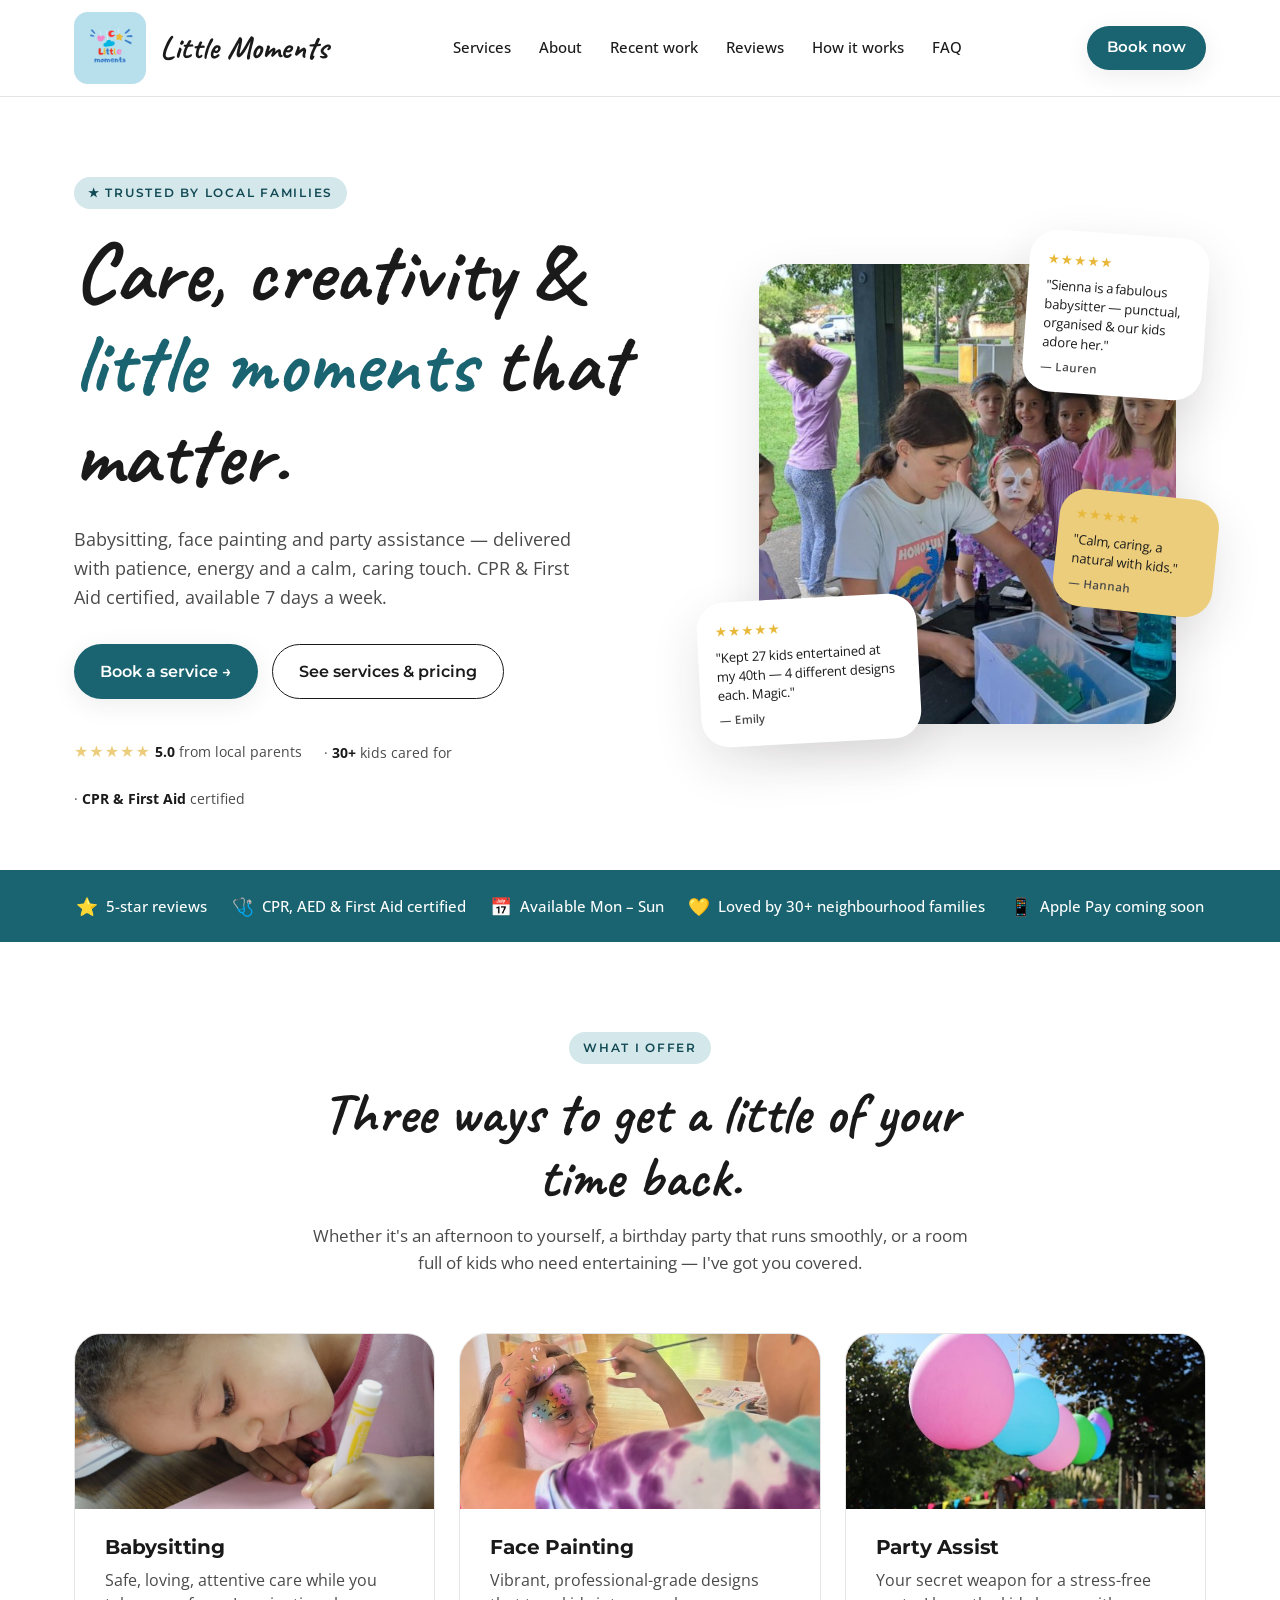
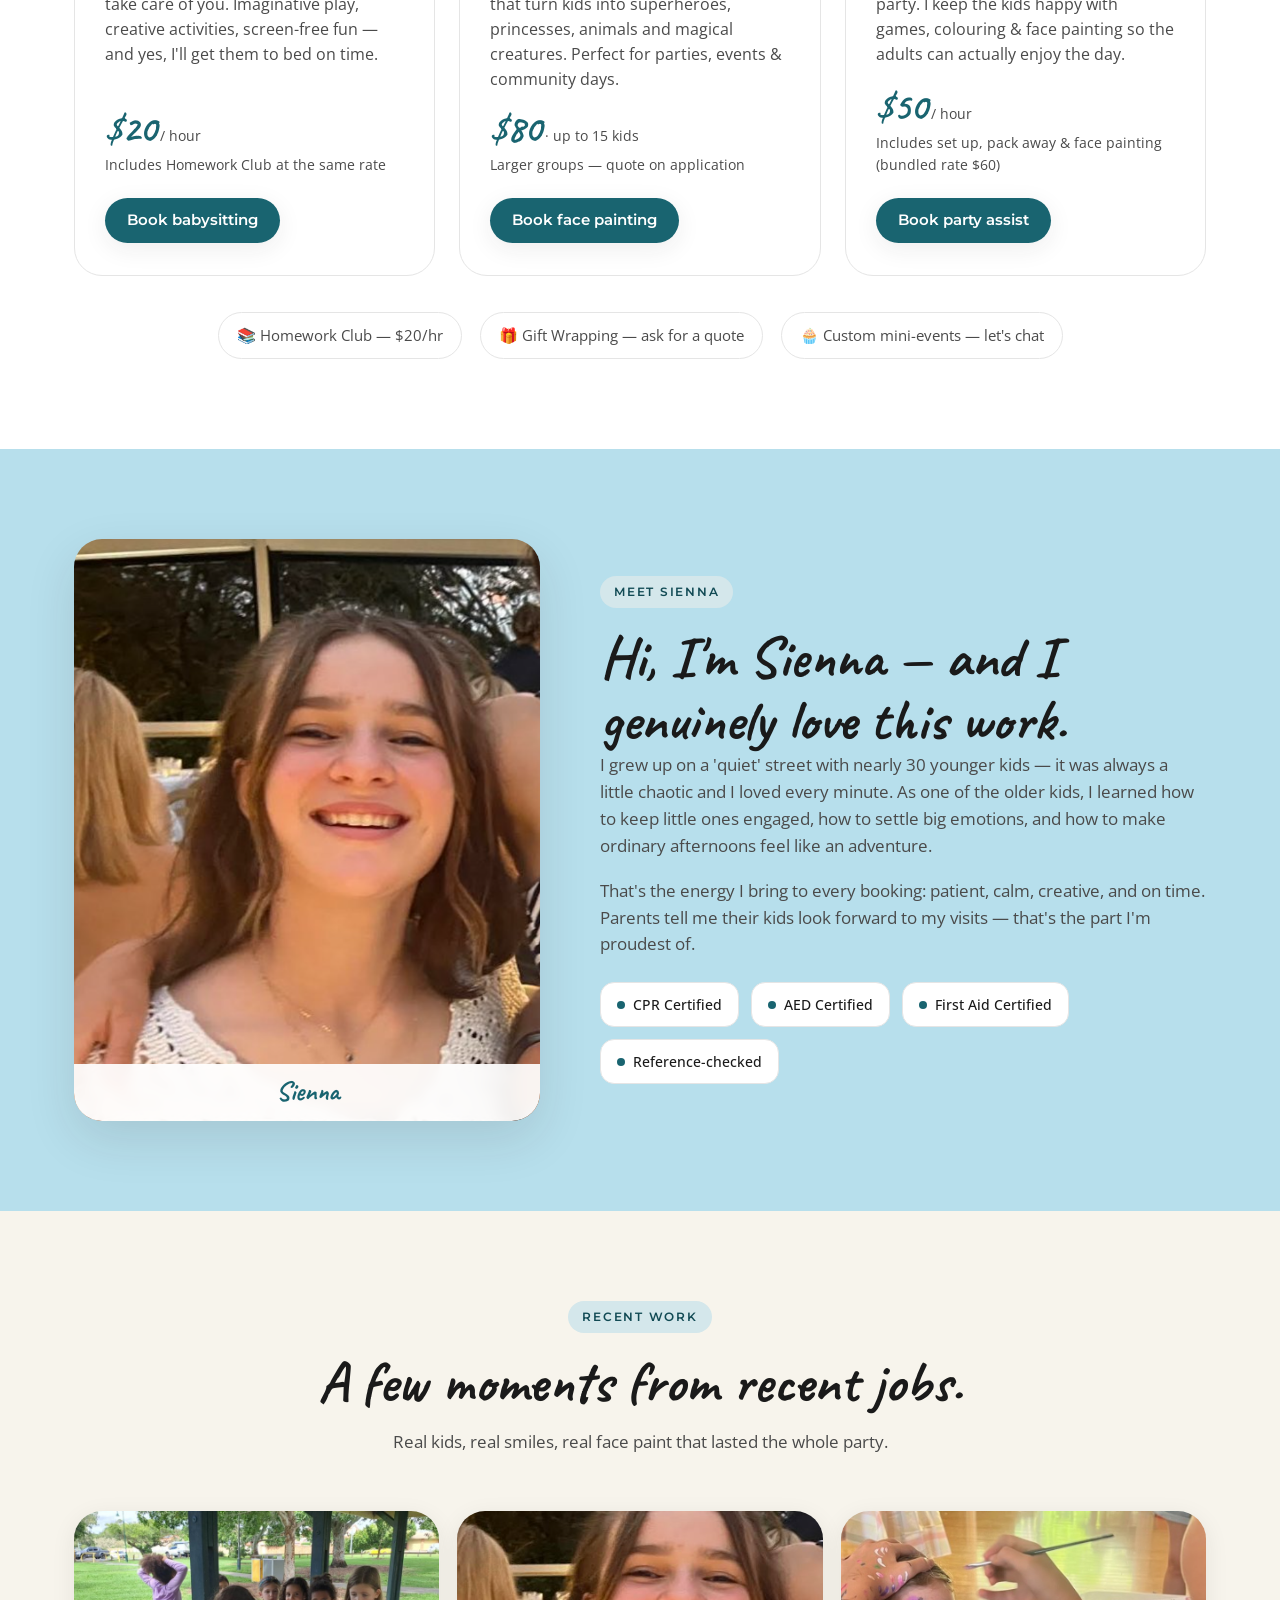
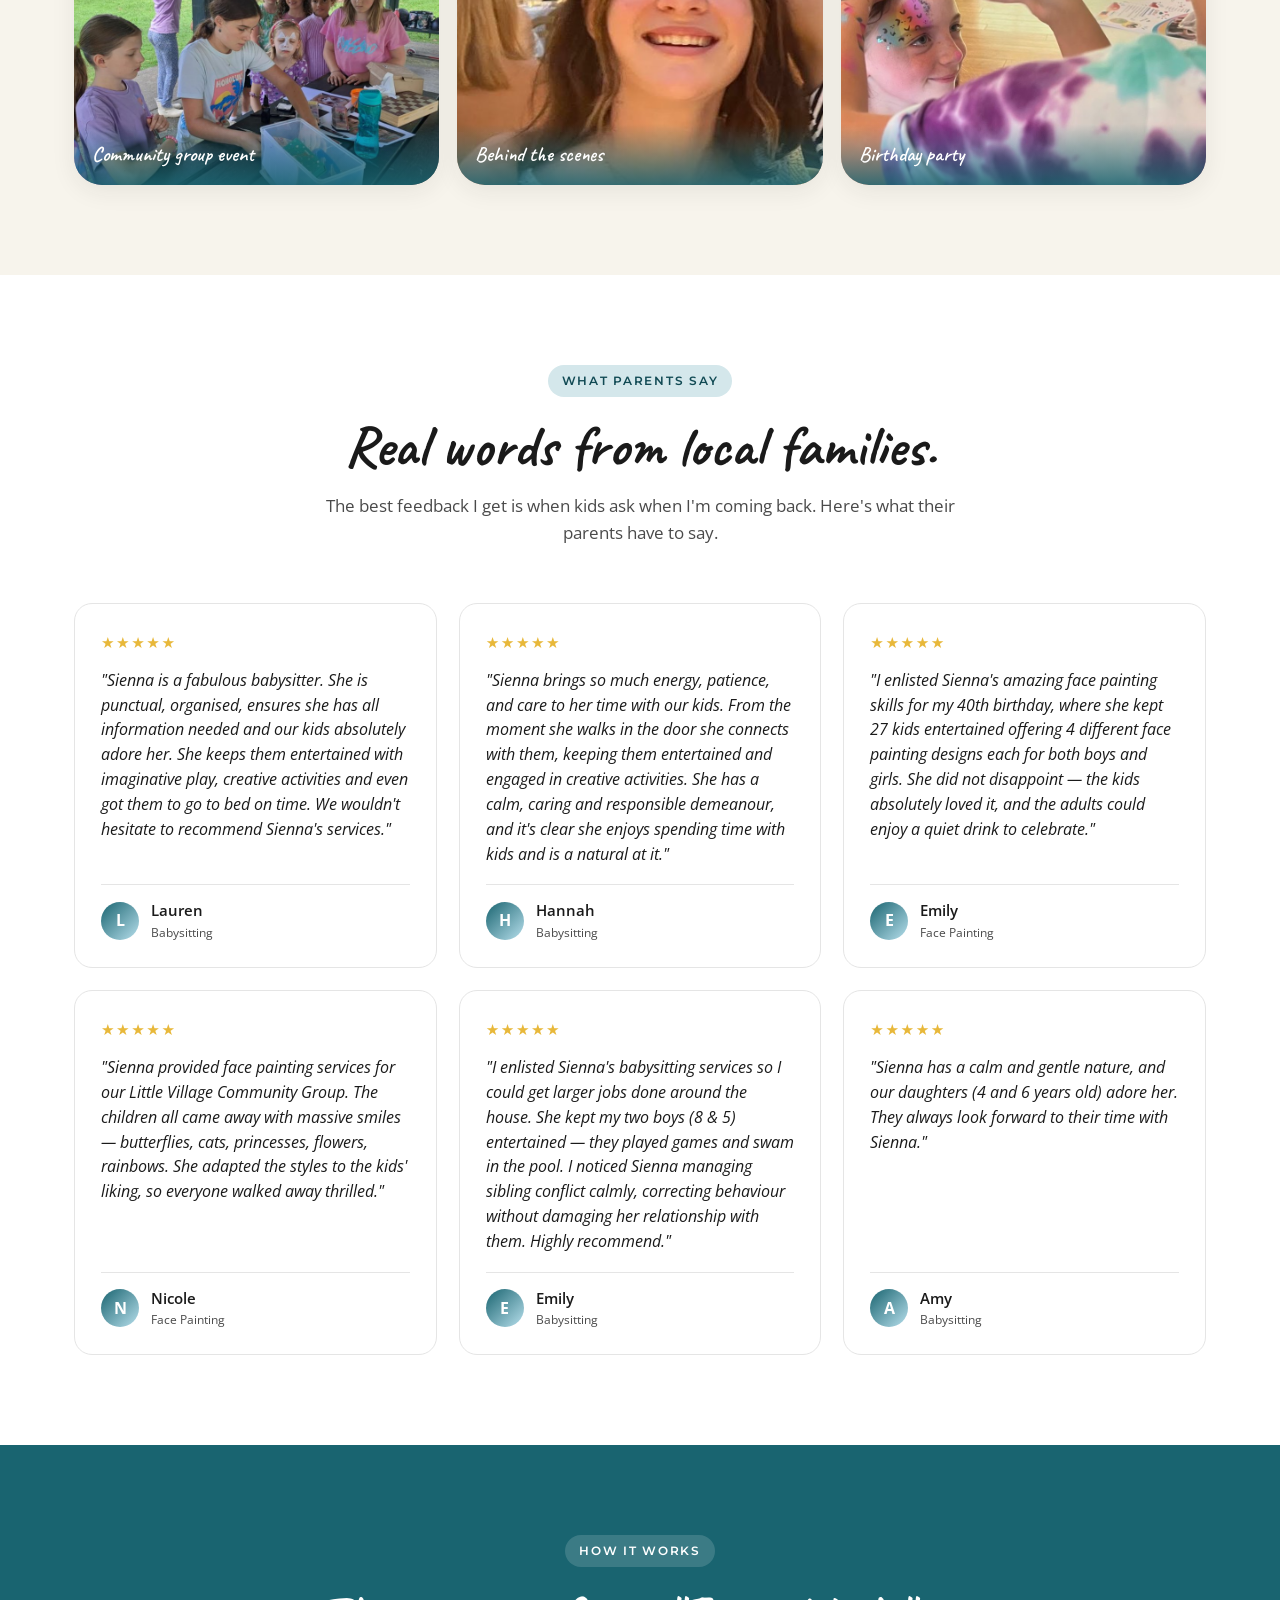
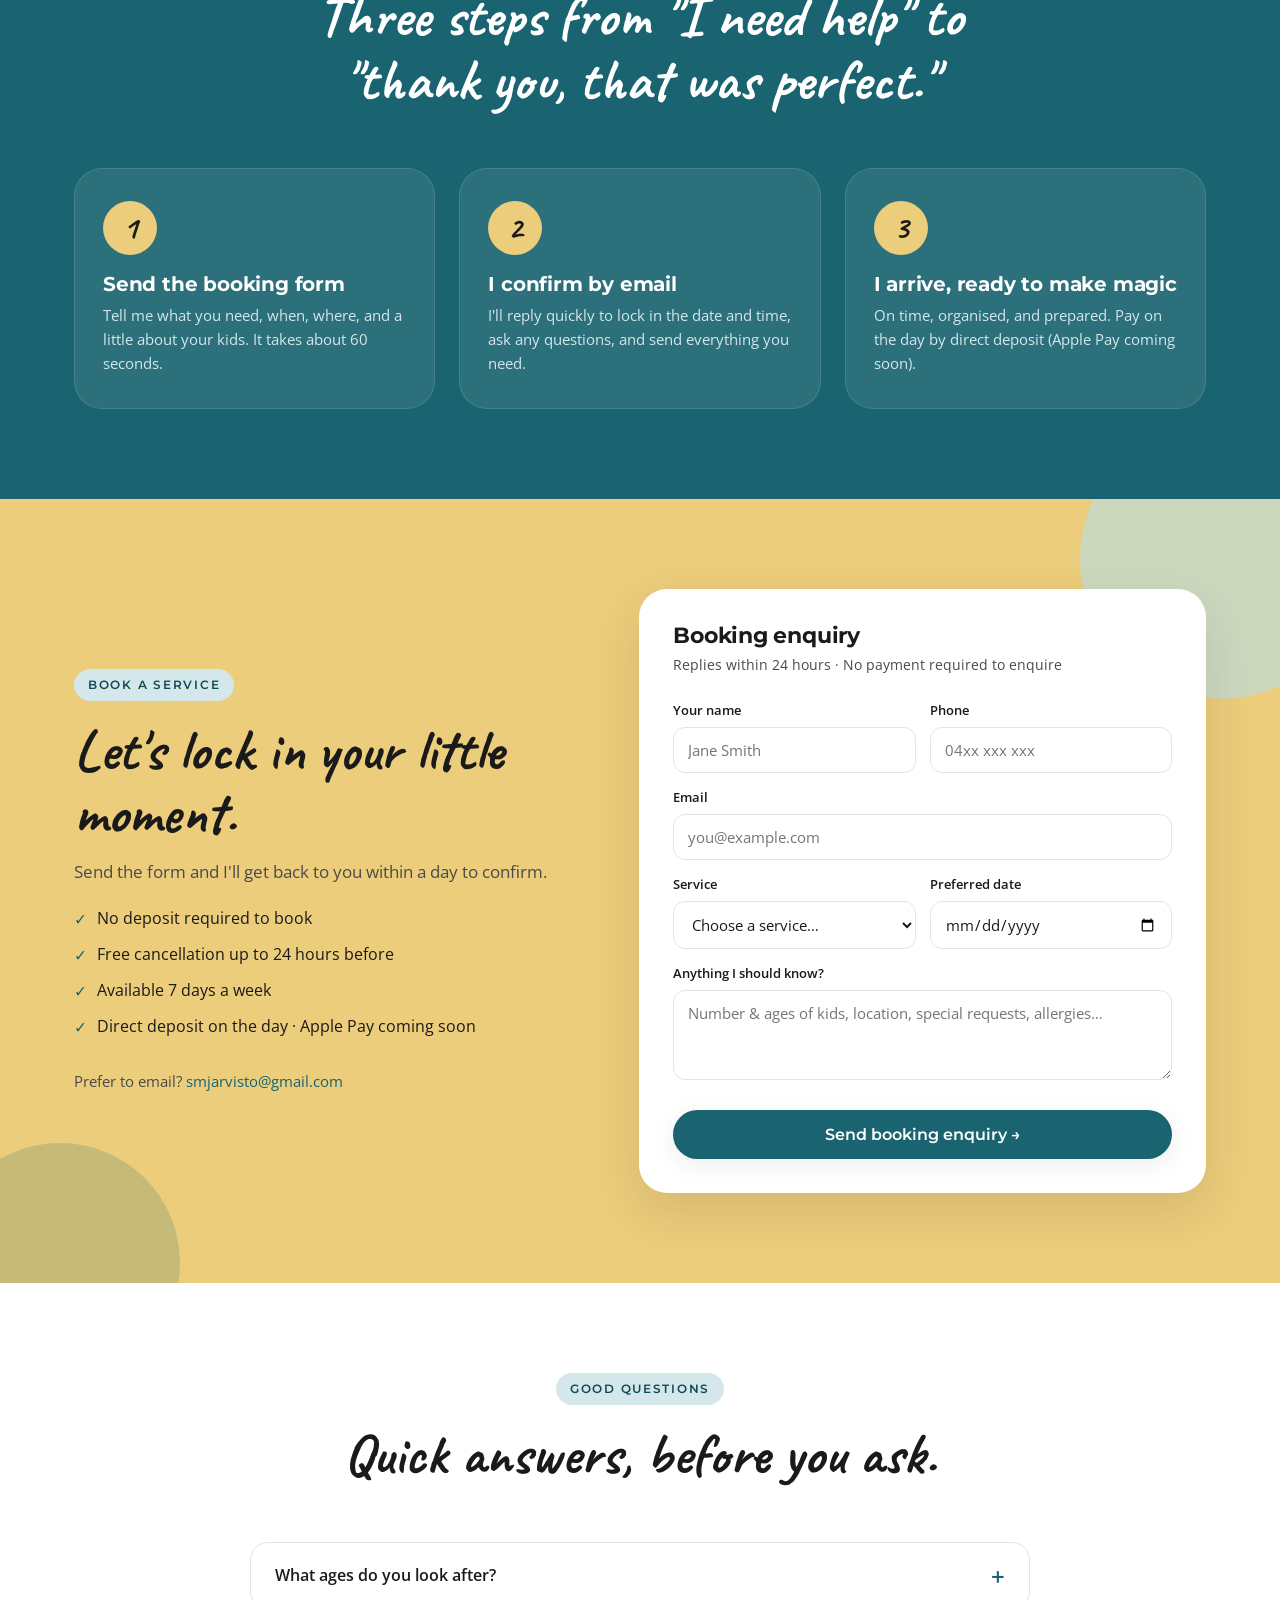
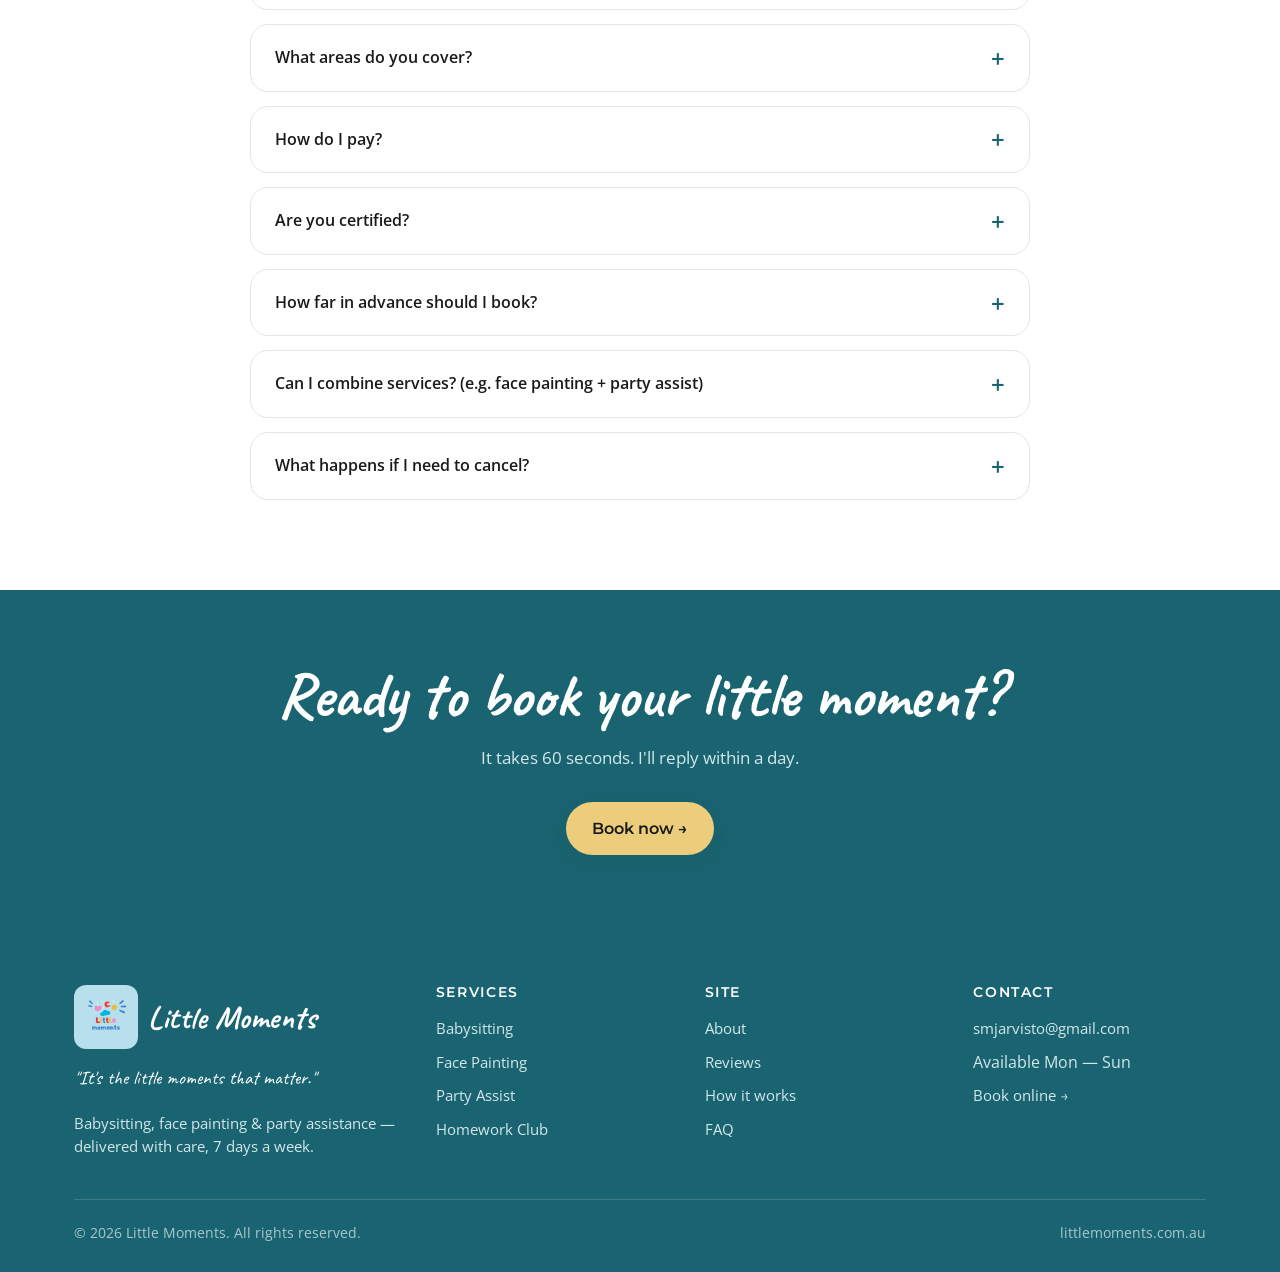
==== index.html @ 49645378 "Add files via upload" ====
<!DOCTYPE html>
<html lang="en-AU">
<head>
<meta charset="UTF-8" />
<meta name="viewport" content="width=device-width, initial-scale=1.0" />
<meta name="description" content="Little Moments — trusted babysitting, face painting and party assist in your local area. CPR and First Aid certified. Book online, 7 days a week." />
<title>Little Moments — Babysitting, Face Painting & Party Assist</title>
<link rel="preconnect" href="https://fonts.googleapis.com" />
<link rel="preconnect" href="https://fonts.gstatic.com" crossorigin />
<link href="https://fonts.googleapis.com/css2?family=Caveat:wght@500;600;700&family=Montserrat:wght@400;500;600;700&family=Open+Sans:wght@400;500;600;700&display=swap" rel="stylesheet" />
<style>
  /* ---------- Design tokens (matched to current site) ---------- */
  :root{
    --teal:         #196470;   /* primary brand — deep teal from existing site */
    --teal-dark:    #114A54;
    --teal-soft:    #D4E7EB;
    --yellow:       #ECCD7B;   /* mustard accent from existing site */
    --yellow-soft:  #FAF1DA;
    --sky:          #B7DFEC;   /* light sky blue from logo banner */
    --sky-soft:     #E4F2F8;
    --pink:         #EC6FA1;   /* logo pink accent */
    --cream:        #FFFFFF;   /* page background — kept white like current site */
    --cream-deep:   #F7F4EC;
    --coral:        #196470;   /* alias for backwards-compat in CSS below */
    --coral-dark:   #114A54;
    --coral-soft:   #D4E7EB;
    --gold:         #ECCD7B;
    --sage:         #B7DFEC;
    --ink:          #1A1A1A;   /* primary text — near-black like current site */
    --ink-soft:     #4A4A4A;
    --line:         #E5E5E5;
    --white:        #FFFFFF;
    --shadow-sm:    0 1px 2px rgba(42,37,34,.06), 0 2px 6px rgba(42,37,34,.05);
    --shadow-md:    0 6px 24px rgba(42,37,34,.08);
    --shadow-lg:    0 18px 50px rgba(42,37,34,.12);
    --radius:       18px;
    --radius-lg:    28px;
    --max:          1180px;
  }

  *{box-sizing:border-box;margin:0;padding:0}
  html{scroll-behavior:smooth}
  body{
    font-family:'Open Sans','Montserrat',system-ui,-apple-system,Segoe UI,Roboto,sans-serif;
    background:var(--cream);
    color:var(--ink);
    line-height:1.6;
    -webkit-font-smoothing:antialiased;
  }
  img{max-width:100%;display:block}
  a{color:var(--teal);text-decoration:none}
  a:hover{text-decoration:underline}

  h1,h2,h3,h4{font-family:'Caveat',cursive;color:var(--ink);line-height:1.1;font-weight:600;letter-spacing:0}
  h1{font-size:clamp(3rem,6.5vw,5.5rem);font-weight:700}
  h2{font-size:clamp(2.5rem,4.5vw,3.6rem);font-weight:700}
  h3{font-family:'Montserrat',sans-serif;font-size:1.25rem;font-weight:700;letter-spacing:-.01em}
  h4{font-family:'Montserrat',sans-serif}

  .container{max-width:var(--max);margin:0 auto;padding:0 24px}
  .eyebrow{
    display:inline-block;
    font-family:'Montserrat',sans-serif;
    font-size:.78rem;font-weight:600;letter-spacing:.14em;text-transform:uppercase;
    color:var(--teal-dark);
    background:var(--teal-soft);
    padding:6px 14px;border-radius:999px;margin-bottom:18px;
  }

  /* ---------- Buttons ---------- */
  .btn{
    display:inline-flex;align-items:center;gap:8px;
    padding:14px 26px;border-radius:999px;
    font-family:'Montserrat',sans-serif;
    font-weight:600;font-size:1rem;
    transition:transform .15s ease, box-shadow .2s ease, background .2s ease;
    border:0;cursor:pointer;
    text-decoration:none;
  }
  .btn-primary{background:var(--teal);color:#fff;box-shadow:var(--shadow-md)}
  .btn-primary:hover{background:var(--teal-dark);transform:translateY(-2px);text-decoration:none}
  .btn-yellow{background:var(--yellow);color:var(--ink);box-shadow:var(--shadow-md)}
  .btn-yellow:hover{background:#E6C46B;transform:translateY(-2px);text-decoration:none}
  .btn-ghost{background:transparent;color:var(--ink);border:1.5px solid var(--ink)}
  .btn-ghost:hover{background:var(--ink);color:#fff;text-decoration:none}
  .btn-light{background:#fff;color:var(--ink);box-shadow:var(--shadow-sm)}
  .btn-light:hover{box-shadow:var(--shadow-md);transform:translateY(-2px);text-decoration:none}

  /* ---------- Nav ---------- */
  .nav{
    position:sticky;top:0;z-index:50;
    background:rgba(255,255,255,.92);
    backdrop-filter:blur(10px);
    border-bottom:1px solid var(--line);
  }
  .nav-inner{
    display:flex;align-items:center;justify-content:space-between;
    height:96px;
  }
  .brand{
    display:flex;align-items:center;gap:14px;
    font-family:'Caveat',cursive;font-weight:700;font-size:2rem;color:var(--ink);line-height:1;
  }
  .brand-logo{
    width:72px;height:72px;border-radius:14px;
    object-fit:cover;
    background:var(--sky);
    display:block;
  }
  .nav-inner{height:96px}
  .foot-brand .brand-logo{width:64px;height:64px;border-radius:12px}
  .nav-links{display:flex;gap:28px;list-style:none}
  .nav-links a{color:var(--ink);font-weight:500;font-size:.95rem}
  .nav-links a:hover{color:var(--coral-dark);text-decoration:none}
  .nav-cta{display:flex;gap:10px;align-items:center}
  .nav .btn{padding:10px 20px;font-size:.92rem}

  @media (max-width:880px){
    .nav-links{display:none}
  }

  /* ---------- Hero ---------- */
  .hero{
    position:relative;
    padding:80px 0 60px;
    overflow:hidden;
  }
  .hero-grid{
    display:grid;grid-template-columns:1.05fr .95fr;gap:64px;align-items:center;
  }
  .hero h1 .accent{
    color:var(--teal);
    font-weight:700;
  }
  .hero p.lead{
    font-size:1.15rem;color:var(--ink-soft);
    margin:22px 0 32px;max-width:520px;
  }
  .hero-cta{display:flex;gap:14px;flex-wrap:wrap}
  .hero-trust{
    display:flex;gap:22px;align-items:center;margin-top:40px;flex-wrap:wrap;
    font-size:.9rem;color:var(--ink-soft);
  }
  .hero-trust .stars{color:var(--gold);letter-spacing:1px;font-size:1rem}
  .hero-trust strong{color:var(--ink)}

  /* Hero illustration card stack */
  .hero-art{
    position:relative;height:520px;
  }
  .art-card{
    position:absolute;border-radius:var(--radius-lg);
    box-shadow:var(--shadow-lg);
    overflow:hidden;
    background:var(--cream-deep);
  }
  .art-card.main{
    inset:30px 30px 30px 60px;
    background:linear-gradient(160deg,var(--sky) 0%,var(--teal-soft) 60%,var(--yellow) 140%);
    display:flex;align-items:center;justify-content:center;
    overflow:hidden;
  }
  .art-card.main img{
    width:100%;height:100%;object-fit:cover;display:block;
  }
  .art-card.main .emoji{font-size:9rem;filter:drop-shadow(0 8px 24px rgba(25,100,112,.35))}
  .art-card.float-1{
    top:0;right:0;width:180px;padding:18px 18px 16px;background:#fff;
    transform:rotate(4deg);
  }
  .art-card.float-2{
    bottom:10px;left:0;width:220px;padding:18px;background:#fff;
    transform:rotate(-3deg);
  }
  .art-card.float-3{
    top:50%;right:-10px;width:160px;padding:14px 16px;background:var(--yellow);
    transform:rotate(6deg);color:var(--ink);
  }
  .mini-stars{color:#E8B83A;font-size:.85rem;letter-spacing:1px;margin-bottom:6px}
  .mini-quote{font-size:.82rem;line-height:1.45;color:var(--ink)}
  .mini-author{font-size:.72rem;color:var(--ink-soft);margin-top:6px;font-weight:600}

  @media (max-width:880px){
    .hero{padding:48px 0 40px}
    .hero-grid{grid-template-columns:1fr;gap:32px}
    .hero-art{height:340px}
    .art-card.main{inset:20px 20px 20px 30px}
    .art-card.main .emoji{font-size:6rem}
  }

  /* ---------- Trust bar ---------- */
  .trustbar{
    background:var(--teal);color:#fff;padding:22px 0;
    margin-top:0;
  }
  .trustbar-inner{
    display:flex;justify-content:space-around;flex-wrap:wrap;gap:20px;
    font-size:.95rem;font-weight:500;
  }
  .trustbar span{display:inline-flex;align-items:center;gap:8px}
  .trustbar .emoji{font-size:1.1rem}

  /* ---------- Section base ---------- */
  section{padding:90px 0}
  .section-head{text-align:center;margin-bottom:56px;max-width:680px;margin-left:auto;margin-right:auto}
  .section-head p{color:var(--ink-soft);font-size:1.05rem;margin-top:14px}

  /* ---------- Services ---------- */
  .services{background:var(--cream)}
  .service-grid{
    display:grid;grid-template-columns:repeat(3,1fr);gap:24px;
  }
  .service-card{
    background:#fff;border-radius:var(--radius-lg);
    padding:36px 30px 32px;
    border:1px solid var(--line);
    transition:transform .25s ease, box-shadow .25s ease;
    display:flex;flex-direction:column;
    position:relative;overflow:hidden;
  }
  .service-photo{
    margin:-36px -30px 22px;height:180px;overflow:hidden;
    border-bottom:5px solid transparent;
  }
  .service-photo img{width:100%;height:100%;object-fit:cover;display:block}
  .service-card.has-photo::before{display:none}
  .service-card.has-photo .service-icon{display:none}
  .service-card::before{
    content:"";position:absolute;top:0;left:0;right:0;height:5px;
    background:linear-gradient(90deg,var(--teal),var(--yellow));
  }
  .service-card:hover{transform:translateY(-6px);box-shadow:var(--shadow-lg)}
  .service-icon{
    width:64px;height:64px;border-radius:18px;
    background:var(--sky);display:grid;place-items:center;
    font-size:2rem;margin-bottom:20px;
  }
  .service-card:nth-child(2) .service-icon{background:var(--yellow-soft)}
  .service-card:nth-child(3) .service-icon{background:var(--teal-soft)}
  .service-card h3{margin-bottom:10px}
  .service-card p{color:var(--ink-soft);font-size:.97rem;margin-bottom:18px;flex:1}
  .service-price{
    font-family:'Caveat',cursive;font-size:2.4rem;font-weight:700;
    color:var(--teal);margin-bottom:6px;line-height:1;
  }
  .service-price small{font-size:.85rem;color:var(--ink-soft);font-weight:400;font-family:'Open Sans',sans-serif}
  .service-meta{font-size:.85rem;color:var(--ink-soft);margin-bottom:22px}
  .service-card .btn{align-self:flex-start;padding:11px 22px;font-size:.92rem}

  .service-extras{
    margin-top:36px;display:flex;gap:18px;flex-wrap:wrap;justify-content:center;
    color:var(--ink-soft);font-size:.95rem;
  }
  .service-extras .pill{
    background:#fff;border:1px solid var(--line);padding:10px 18px;border-radius:999px;
    display:inline-flex;align-items:center;gap:8px;
  }

  @media (max-width:880px){
    .service-grid{grid-template-columns:1fr}
  }

  /* ---------- About ---------- */
  .about{background:var(--sky)}
  .about-grid{
    display:grid;grid-template-columns:1fr 1.3fr;gap:60px;align-items:center;
  }
  .about-photo{
    aspect-ratio:4/5;border-radius:var(--radius-lg);
    box-shadow:var(--shadow-lg);
    position:relative;overflow:hidden;
  }
  .about-photo img{width:100%;height:100%;object-fit:cover;display:block}
  .about-photo::after{
    content:"Sienna";position:absolute;bottom:0;left:0;right:0;text-align:center;
    font-family:'Caveat',cursive;font-size:1.7rem;color:var(--teal);background:rgba(255,255,255,.92);
    padding:6px 0 8px;backdrop-filter:blur(6px);font-weight:700;
  }
  .about p{color:var(--ink-soft);font-size:1.05rem;margin-bottom:18px}
  .about .badges{
    display:flex;gap:12px;flex-wrap:wrap;margin-top:24px;
  }
  .badge{
    display:inline-flex;align-items:center;gap:8px;
    background:#fff;border:1px solid var(--line);padding:10px 16px;border-radius:14px;
    font-size:.9rem;font-weight:500;
  }
  .badge .dot{width:8px;height:8px;border-radius:50%;background:var(--teal)}

  @media (max-width:880px){
    .about-grid{grid-template-columns:1fr;gap:36px}
    .about-photo{max-width:320px;margin:0 auto}
  }

  /* ---------- Recent Work ---------- */
  .recent{background:var(--cream-deep)}
  .recent-grid{
    display:grid;grid-template-columns:repeat(3,1fr);gap:18px;
  }
  .recent-card{
    border-radius:var(--radius-lg);overflow:hidden;
    box-shadow:var(--shadow-md);
    aspect-ratio:4/3;
    position:relative;
    transition:transform .25s ease, box-shadow .25s ease;
  }
  .recent-card:hover{transform:translateY(-4px);box-shadow:var(--shadow-lg)}
  .recent-card img{width:100%;height:100%;object-fit:cover;display:block}
  .recent-card .caption{
    position:absolute;left:0;right:0;bottom:0;
    padding:14px 18px;
    background:linear-gradient(to top,rgba(25,100,112,.85),transparent);
    color:#fff;font-family:'Caveat',cursive;font-size:1.3rem;font-weight:600;
  }
  @media (max-width:880px){.recent-grid{grid-template-columns:1fr}}

  /* ---------- Reviews ---------- */
  .reviews{background:var(--cream)}
  .review-grid{
    display:grid;grid-template-columns:repeat(3,1fr);gap:22px;
  }
  .review-card{
    background:#fff;border-radius:var(--radius);padding:26px 26px 24px;
    border:1px solid var(--line);
    display:flex;flex-direction:column;
  }
  .review-card .stars{color:#E8B83A;font-size:.95rem;letter-spacing:1.5px;margin-bottom:14px}
  .review-card blockquote{
    font-size:.97rem;line-height:1.6;color:var(--ink);font-style:italic;
    margin-bottom:18px;flex:1;
  }
  .review-meta{
    display:flex;align-items:center;gap:12px;
    padding-top:14px;border-top:1px solid var(--line);
  }
  .avatar{
    width:38px;height:38px;border-radius:50%;
    background:linear-gradient(135deg,var(--teal),var(--sky));
    color:#fff;display:grid;place-items:center;font-weight:700;
  }
  .review-name{font-weight:600;font-size:.92rem}
  .review-tag{font-size:.78rem;color:var(--ink-soft)}

  @media (max-width:880px){
    .review-grid{grid-template-columns:1fr}
  }

  /* ---------- Process ---------- */
  .process{background:var(--teal);color:#fff}
  .process h2{color:#fff}
  .process .section-head p{color:#D4E7EB}
  .step-grid{
    display:grid;grid-template-columns:repeat(3,1fr);gap:24px;
  }
  .step{
    background:rgba(255,255,255,.08);border:1px solid rgba(255,255,255,.12);
    padding:32px 28px;border-radius:var(--radius-lg);
    position:relative;
  }
  .step-num{
    width:54px;height:54px;border-radius:50%;
    background:var(--yellow);color:var(--ink);display:grid;place-items:center;
    font-family:'Caveat',cursive;font-size:2rem;font-weight:700;
    margin-bottom:18px;
  }
  .step h3{color:#fff;margin-bottom:8px}
  .step p{color:#D4E7EB;font-size:.95rem}
  @media (max-width:880px){.step-grid{grid-template-columns:1fr}}

  /* ---------- Booking CTA ---------- */
  .booking{background:var(--yellow);position:relative;overflow:hidden}
  .booking::before{
    content:"";position:absolute;top:-80px;right:-80px;width:280px;height:280px;
    background:var(--sky);border-radius:50%;opacity:.6;
  }
  .booking::after{
    content:"";position:absolute;bottom:-100px;left:-60px;width:240px;height:240px;
    background:var(--teal);border-radius:50%;opacity:.18;
  }
  .booking-inner{position:relative;z-index:1}
  .booking-grid{
    display:grid;grid-template-columns:1fr 1.1fr;gap:50px;align-items:center;
  }
  .booking h2{margin-bottom:14px}
  .booking p{color:var(--ink-soft);font-size:1.05rem;margin-bottom:20px}
  .booking-list{list-style:none;display:flex;flex-direction:column;gap:10px;margin-bottom:30px}
  .booking-list li{display:flex;gap:10px;align-items:flex-start;font-size:.97rem}
  .booking-list li::before{content:"✓";color:var(--teal);font-weight:700;margin-top:1px}

  .form-card{
    background:#fff;border-radius:var(--radius-lg);padding:34px;
    box-shadow:var(--shadow-lg);
  }
  .form-card h3{margin-bottom:6px;font-size:1.4rem}
  .form-card .small{color:var(--ink-soft);font-size:.9rem;margin-bottom:24px}
  .form-row{display:grid;grid-template-columns:1fr 1fr;gap:14px;margin-bottom:14px}
  .form-row.single{grid-template-columns:1fr}
  .field label{display:block;font-size:.82rem;font-weight:600;margin-bottom:6px;color:var(--ink)}
  .field input,.field select,.field textarea{
    width:100%;padding:12px 14px;border:1.5px solid var(--line);border-radius:12px;
    font-family:inherit;font-size:.95rem;background:var(--cream);color:var(--ink);
    transition:border-color .15s ease, box-shadow .15s ease;
  }
  .field textarea{resize:vertical;min-height:90px}
  .field input:focus,.field select:focus,.field textarea:focus{
    outline:none;border-color:var(--teal);box-shadow:0 0 0 4px var(--teal-soft);
  }
  .form-card .btn{width:100%;justify-content:center;margin-top:8px;padding:15px}

  @media (max-width:880px){
    .booking-grid{grid-template-columns:1fr;gap:32px}
    .form-row{grid-template-columns:1fr}
  }

  /* ---------- FAQ ---------- */
  .faq{background:var(--cream)}
  .faq-list{max-width:780px;margin:0 auto;display:flex;flex-direction:column;gap:14px}
  details.faq-item{
    background:#fff;border:1px solid var(--line);border-radius:var(--radius);
    padding:0;overflow:hidden;transition:box-shadow .2s ease;
  }
  details.faq-item[open]{box-shadow:var(--shadow-md)}
  details.faq-item summary{
    list-style:none;cursor:pointer;
    padding:20px 24px;font-weight:600;font-size:1rem;
    display:flex;justify-content:space-between;align-items:center;gap:20px;
  }
  details.faq-item summary::-webkit-details-marker{display:none}
  details.faq-item summary::after{
    content:"+";font-size:1.5rem;color:var(--teal);transition:transform .2s ease;line-height:1;
  }
  details.faq-item[open] summary::after{transform:rotate(45deg)}
  details.faq-item .a{padding:0 24px 22px;color:var(--ink-soft);font-size:.97rem}

  /* ---------- Footer ---------- */
  footer{
    background:var(--teal);color:#D4E7EB;padding:60px 0 28px;
  }
  .foot-grid{
    display:grid;grid-template-columns:1.4fr 1fr 1fr 1fr;gap:36px;margin-bottom:40px;
  }
  .foot-col h4{color:#fff;font-family:'Montserrat',sans-serif;font-size:.85rem;
    letter-spacing:.12em;text-transform:uppercase;font-weight:600;margin-bottom:16px}
  .foot-col ul{list-style:none;display:flex;flex-direction:column;gap:8px}
  .foot-col a{color:#D4E7EB;font-size:.92rem}
  .foot-col a:hover{color:#fff;text-decoration:none}
  .foot-brand{display:flex;align-items:center;gap:10px;margin-bottom:14px;color:#fff;
    font-family:'Caveat',cursive;font-weight:700;font-size:2rem}
  .foot-tag{font-size:1.2rem;color:#fff;margin-bottom:18px;font-family:'Caveat',cursive}
  .foot-bottom{
    border-top:1px solid rgba(255,255,255,.15);padding-top:22px;
    display:flex;justify-content:space-between;align-items:center;flex-wrap:wrap;gap:12px;
    font-size:.85rem;color:#A8C8CE;
  }
  @media (max-width:880px){.foot-grid{grid-template-columns:1fr 1fr}}

  /* ---------- Tiny utilities ---------- */
  .center{text-align:center}
  .mt-32{margin-top:32px}
</style>
</head>
<body>

<!-- ===== NAV ===== -->
<header class="nav">
  <div class="container nav-inner">
    <a href="#top" class="brand" aria-label="Little Moments home">
      <img class="brand-logo" src="images/logo.png" alt="Little Moments logo" />
      <span>Little Moments</span>
    </a>
    <nav>
      <ul class="nav-links">
        <li><a href="#services">Services</a></li>
        <li><a href="#about">About</a></li>
        <li><a href="#recent">Recent work</a></li>
        <li><a href="#reviews">Reviews</a></li>
        <li><a href="#process">How it works</a></li>
        <li><a href="#faq">FAQ</a></li>
      </ul>
    </nav>
    <div class="nav-cta">
      <a href="#book" class="btn btn-primary">Book now</a>
    </div>
  </div>
</header>

<!-- ===== HERO ===== -->
<section class="hero" id="top">
  <div class="container hero-grid">
    <div>
      <span class="eyebrow">★ Trusted by local families</span>
      <h1>Care, creativity &amp; <span class="accent">little moments</span> that matter.</h1>
      <p class="lead">
        Babysitting, face painting and party assistance — delivered with patience, energy and a calm, caring touch. CPR &amp; First Aid certified, available 7 days a week.
      </p>
      <div class="hero-cta">
        <a href="#book" class="btn btn-primary">Book a service →</a>
        <a href="#services" class="btn btn-ghost">See services &amp; pricing</a>
      </div>
      <div class="hero-trust">
        <span><span class="stars">★★★★★</span> <strong>5.0</strong> from local parents</span>
        <span>· <strong>30+</strong> kids cared for</span>
        <span>· <strong>CPR &amp; First Aid</strong> certified</span>
      </div>
    </div>

    <div class="hero-art" aria-hidden="true">
      <div class="art-card main">
        <img src="images/face-painting-1.jpg" alt="Face painting at a birthday party" />
      </div>
      <div class="art-card float-1">
        <div class="mini-stars">★★★★★</div>
        <div class="mini-quote">"Sienna is a fabulous babysitter — punctual, organised &amp; our kids adore her."</div>
        <div class="mini-author">— Lauren</div>
      </div>
      <div class="art-card float-2">
        <div class="mini-stars">★★★★★</div>
        <div class="mini-quote">"Kept 27 kids entertained at my 40th — 4 different designs each. Magic."</div>
        <div class="mini-author">— Emily</div>
      </div>
      <div class="art-card float-3">
        <div class="mini-stars">★★★★★</div>
        <div class="mini-quote">"Calm, caring, a natural with kids."</div>
        <div class="mini-author">— Hannah</div>
      </div>
    </div>
  </div>
</section>

<!-- ===== TRUST BAR ===== -->
<div class="trustbar">
  <div class="container trustbar-inner">
    <span><span class="emoji">⭐</span> 5-star reviews</span>
    <span><span class="emoji">🩺</span> CPR, AED &amp; First Aid certified</span>
    <span><span class="emoji">📅</span> Available Mon – Sun</span>
    <span><span class="emoji">💛</span> Loved by 30+ neighbourhood families</span>
    <span><span class="emoji">📱</span> Apple Pay coming soon</span>
  </div>
</div>

<!-- ===== SERVICES ===== -->
<section class="services" id="services">
  <div class="container">
    <div class="section-head">
      <span class="eyebrow">What I offer</span>
      <h2>Three ways to get a little of your time back.</h2>
      <p>Whether it's an afternoon to yourself, a birthday party that runs smoothly, or a room full of kids who need entertaining — I've got you covered.</p>
    </div>

    <div class="service-grid">
      <!-- Babysitting -->
      <article class="service-card has-photo">
        <div class="service-photo">
          <img src="images/babysitting.jpg" alt="Babysitting service" />
        </div>
        <div class="service-icon">🧸</div>
        <h3>Babysitting</h3>
        <p>Safe, loving, attentive care while you take care of you. Imaginative play, creative activities, screen-free fun — and yes, I'll get them to bed on time.</p>
        <div class="service-price">$20<small> / hour</small></div>
        <div class="service-meta">Includes Homework Club at the same rate</div>
        <a href="#book" class="btn btn-primary">Book babysitting</a>
      </article>

      <!-- Face Painting -->
      <article class="service-card has-photo">
        <div class="service-photo">
          <img src="images/face-painting-2.jpg" alt="Recent face painting work" />
        </div>
        <div class="service-icon">🎨</div>
        <h3>Face Painting</h3>
        <p>Vibrant, professional-grade designs that turn kids into superheroes, princesses, animals and magical creatures. Perfect for parties, events &amp; community days.</p>
        <div class="service-price">$80<small> · up to 15 kids</small></div>
        <div class="service-meta">Larger groups — quote on application</div>
        <a href="#book" class="btn btn-primary">Book face painting</a>
      </article>

      <!-- Party Assist -->
      <article class="service-card has-photo">
        <div class="service-photo">
          <img src="images/party-assist.jpg" alt="Party assist service" />
        </div>
        <div class="service-icon">🎉</div>
        <h3>Party Assist</h3>
        <p>Your secret weapon for a stress-free party. I keep the kids happy with games, colouring &amp; face painting so the adults can actually enjoy the day.</p>
        <div class="service-price">$50<small> / hour</small></div>
        <div class="service-meta">Includes set up, pack away &amp; face painting (bundled rate $60)</div>
        <a href="#book" class="btn btn-primary">Book party assist</a>
      </article>
    </div>

    <div class="service-extras">
      <span class="pill">📚 Homework Club — $20/hr</span>
      <span class="pill">🎁 Gift Wrapping — ask for a quote</span>
      <span class="pill">🧁 Custom mini-events — let's chat</span>
    </div>
  </div>
</section>

<!-- ===== ABOUT ===== -->
<section class="about" id="about">
  <div class="container about-grid">
    <div class="about-photo">
      <img src="images/sienna-about.png" alt="Sienna" />
    </div>
    <div>
      <span class="eyebrow">Meet Sienna</span>
      <h2>Hi, I'm Sienna — and I genuinely love this work.</h2>
      <p>I grew up on a 'quiet' street with nearly 30 younger kids — it was always a little chaotic and I loved every minute. As one of the older kids, I learned how to keep little ones engaged, how to settle big emotions, and how to make ordinary afternoons feel like an adventure.</p>
      <p>That's the energy I bring to every booking: patient, calm, creative, and on time. Parents tell me their kids look forward to my visits — that's the part I'm proudest of.</p>
      <div class="badges">
        <span class="badge"><span class="dot"></span> CPR Certified</span>
        <span class="badge"><span class="dot"></span> AED Certified</span>
        <span class="badge"><span class="dot"></span> First Aid Certified</span>
        <span class="badge"><span class="dot"></span> Reference-checked</span>
      </div>
    </div>
  </div>
</section>

<!-- ===== RECENT WORK ===== -->
<section class="recent" id="recent">
  <div class="container">
    <div class="section-head">
      <span class="eyebrow">Recent work</span>
      <h2>A few moments from recent jobs.</h2>
      <p>Real kids, real smiles, real face paint that lasted the whole party.</p>
    </div>

    <div class="recent-grid">
      <div class="recent-card">
        <img src="images/face-painting-1.jpg" alt="Face painting at a community event" />
        <div class="caption">Community group event</div>
      </div>
      <div class="recent-card">
        <img src="images/sienna-about.png" alt="Sienna in action" />
        <div class="caption">Behind the scenes</div>
      </div>
      <div class="recent-card">
        <img src="images/face-painting-2.jpg" alt="Birthday party face painting" />
        <div class="caption">Birthday party</div>
      </div>
    </div>
  </div>
</section>

<!-- ===== REVIEWS ===== -->
<section class="reviews" id="reviews">
  <div class="container">
    <div class="section-head">
      <span class="eyebrow">What parents say</span>
      <h2>Real words from local families.</h2>
      <p>The best feedback I get is when kids ask when I'm coming back. Here's what their parents have to say.</p>
    </div>

    <div class="review-grid">
      <article class="review-card">
        <div class="stars">★★★★★</div>
        <blockquote>"Sienna is a fabulous babysitter. She is punctual, organised, ensures she has all information needed and our kids absolutely adore her. She keeps them entertained with imaginative play, creative activities and even got them to go to bed on time. We wouldn't hesitate to recommend Sienna's services."</blockquote>
        <div class="review-meta">
          <div class="avatar">L</div>
          <div>
            <div class="review-name">Lauren</div>
            <div class="review-tag">Babysitting</div>
          </div>
        </div>
      </article>

      <article class="review-card">
        <div class="stars">★★★★★</div>
        <blockquote>"Sienna brings so much energy, patience, and care to her time with our kids. From the moment she walks in the door she connects with them, keeping them entertained and engaged in creative activities. She has a calm, caring and responsible demeanour, and it's clear she enjoys spending time with kids and is a natural at it."</blockquote>
        <div class="review-meta">
          <div class="avatar">H</div>
          <div>
            <div class="review-name">Hannah</div>
            <div class="review-tag">Babysitting</div>
          </div>
        </div>
      </article>

      <article class="review-card">
        <div class="stars">★★★★★</div>
        <blockquote>"I enlisted Sienna's amazing face painting skills for my 40th birthday, where she kept 27 kids entertained offering 4 different face painting designs each for both boys and girls. She did not disappoint — the kids absolutely loved it, and the adults could enjoy a quiet drink to celebrate."</blockquote>
        <div class="review-meta">
          <div class="avatar">E</div>
          <div>
            <div class="review-name">Emily</div>
            <div class="review-tag">Face Painting</div>
          </div>
        </div>
      </article>

      <article class="review-card">
        <div class="stars">★★★★★</div>
        <blockquote>"Sienna provided face painting services for our Little Village Community Group. The children all came away with massive smiles — butterflies, cats, princesses, flowers, rainbows. She adapted the styles to the kids' liking, so everyone walked away thrilled."</blockquote>
        <div class="review-meta">
          <div class="avatar">N</div>
          <div>
            <div class="review-name">Nicole</div>
            <div class="review-tag">Face Painting</div>
          </div>
        </div>
      </article>

      <article class="review-card">
        <div class="stars">★★★★★</div>
        <blockquote>"I enlisted Sienna's babysitting services so I could get larger jobs done around the house. She kept my two boys (8 &amp; 5) entertained — they played games and swam in the pool. I noticed Sienna managing sibling conflict calmly, correcting behaviour without damaging her relationship with them. Highly recommend."</blockquote>
        <div class="review-meta">
          <div class="avatar">E</div>
          <div>
            <div class="review-name">Emily</div>
            <div class="review-tag">Babysitting</div>
          </div>
        </div>
      </article>

      <article class="review-card">
        <div class="stars">★★★★★</div>
        <blockquote>"Sienna has a calm and gentle nature, and our daughters (4 and 6 years old) adore her. They always look forward to their time with Sienna."</blockquote>
        <div class="review-meta">
          <div class="avatar">A</div>
          <div>
            <div class="review-name">Amy</div>
            <div class="review-tag">Babysitting</div>
          </div>
        </div>
      </article>
    </div>
  </div>
</section>

<!-- ===== PROCESS ===== -->
<section class="process" id="process">
  <div class="container">
    <div class="section-head">
      <span class="eyebrow" style="background:rgba(255,255,255,.15);color:#fff">How it works</span>
      <h2>Three steps from "I need help" to "thank you, that was perfect."</h2>
    </div>

    <div class="step-grid">
      <div class="step">
        <div class="step-num">1</div>
        <h3>Send the booking form</h3>
        <p>Tell me what you need, when, where, and a little about your kids. It takes about 60 seconds.</p>
      </div>
      <div class="step">
        <div class="step-num">2</div>
        <h3>I confirm by email</h3>
        <p>I'll reply quickly to lock in the date and time, ask any questions, and send everything you need.</p>
      </div>
      <div class="step">
        <div class="step-num">3</div>
        <h3>I arrive, ready to make magic</h3>
        <p>On time, organised, and prepared. Pay on the day by direct deposit (Apple Pay coming soon).</p>
      </div>
    </div>
  </div>
</section>

<!-- ===== BOOKING ===== -->
<section class="booking" id="book">
  <div class="container booking-inner">
    <div class="booking-grid">
      <div>
        <span class="eyebrow">Book a service</span>
        <h2>Let's lock in your little moment.</h2>
        <p>Send the form and I'll get back to you within a day to confirm.</p>
        <ul class="booking-list">
          <li>No deposit required to book</li>
          <li>Free cancellation up to 24 hours before</li>
          <li>Available 7 days a week</li>
          <li>Direct deposit on the day · Apple Pay coming soon</li>
        </ul>
        <p style="margin-top:8px;font-size:.92rem">
          Prefer to email? <a href="mailto:smjarvisto@gmail.com">smjarvisto@gmail.com</a>
        </p>
      </div>

      <form class="form-card" onsubmit="event.preventDefault(); window.location='mailto:smjarvisto@gmail.com?subject=Booking%20enquiry%20-%20Little%20Moments&body=Hi%20Sienna%2C%20I%27d%20like%20to%20book%20a%20service.';">
        <h3>Booking enquiry</h3>
        <p class="small">Replies within 24 hours · No payment required to enquire</p>

        <div class="form-row">
          <div class="field">
            <label for="name">Your name</label>
            <input id="name" name="name" type="text" placeholder="Jane Smith" required />
          </div>
          <div class="field">
            <label for="phone">Phone</label>
            <input id="phone" name="phone" type="tel" placeholder="04xx xxx xxx" />
          </div>
        </div>

        <div class="form-row single">
          <div class="field">
            <label for="email">Email</label>
            <input id="email" name="email" type="email" placeholder="you@example.com" required />
          </div>
        </div>

        <div class="form-row">
          <div class="field">
            <label for="service">Service</label>
            <select id="service" name="service" required>
              <option value="">Choose a service…</option>
              <option>Babysitting ($20/hr)</option>
              <option>Homework Club ($20/hr)</option>
              <option>Face Painting (from $80)</option>
              <option>Party Assist ($50/hr)</option>
              <option>Gift Wrapping</option>
              <option>Something else</option>
            </select>
          </div>
          <div class="field">
            <label for="date">Preferred date</label>
            <input id="date" name="date" type="date" />
          </div>
        </div>

        <div class="form-row single">
          <div class="field">
            <label for="notes">Anything I should know?</label>
            <textarea id="notes" name="notes" placeholder="Number &amp; ages of kids, location, special requests, allergies…"></textarea>
          </div>
        </div>

        <button class="btn btn-primary" type="submit">Send booking enquiry →</button>
      </form>
    </div>
  </div>
</section>

<!-- ===== FAQ ===== -->
<section class="faq" id="faq">
  <div class="container">
    <div class="section-head">
      <span class="eyebrow">Good questions</span>
      <h2>Quick answers, before you ask.</h2>
    </div>

    <div class="faq-list">
      <details class="faq-item">
        <summary>What ages do you look after?</summary>
        <div class="a">I'm comfortable with kids of all ages — from toddlers up through primary-school age. Mention your kids' ages in the booking form and I'll tailor activities to suit.</div>
      </details>
      <details class="faq-item">
        <summary>What areas do you cover?</summary>
        <div class="a">I'm based locally and travel within a reasonable distance for bookings. Pop your address into the booking form and I'll confirm whether I can make it work.</div>
      </details>
      <details class="faq-item">
        <summary>How do I pay?</summary>
        <div class="a">Direct deposit on the day of the booking — I'll send you the details once your booking is confirmed. Apple Pay is coming soon.</div>
      </details>
      <details class="faq-item">
        <summary>Are you certified?</summary>
        <div class="a">Yes — I'm certified in CPR, AED and First Aid through CPD Certification Service and the Save A Life organisation. Happy to provide certificate copies on request.</div>
      </details>
      <details class="faq-item">
        <summary>How far in advance should I book?</summary>
        <div class="a">As soon as you can! Weekend slots and party dates fill up first. That said, last-minute enquiries are always welcome — I'll let you know what's available.</div>
      </details>
      <details class="faq-item">
        <summary>Can I combine services? (e.g. face painting + party assist)</summary>
        <div class="a">Absolutely — Party Assist already includes face painting in the hourly rate. For other combinations, just mention what you need in the booking form and I'll put together a plan.</div>
      </details>
      <details class="faq-item">
        <summary>What happens if I need to cancel?</summary>
        <div class="a">No problem — free cancellation up to 24 hours before. After that, I appreciate as much notice as you can give so I can reorganise the day.</div>
      </details>
    </div>
  </div>
</section>

<!-- ===== FINAL CTA ===== -->
<section style="background:var(--teal);color:#fff;padding:70px 0">
  <div class="container center">
    <h2 style="color:#fff;margin-bottom:14px;font-size:clamp(2.5rem,5vw,4rem)">Ready to book your little moment?</h2>
    <p style="color:#D4E7EB;font-size:1.08rem;margin-bottom:30px">It takes 60 seconds. I'll reply within a day.</p>
    <a href="#book" class="btn btn-yellow">Book now →</a>
  </div>
</section>

<!-- ===== FOOTER ===== -->
<footer>
  <div class="container">
    <div class="foot-grid">
      <div class="foot-col">
        <div class="foot-brand">
          <img class="brand-logo" src="images/logo.png" alt="Little Moments logo" />
          <span>Little Moments</span>
        </div>
        <p class="foot-tag">"It's the little moments that matter."</p>
        <p style="font-size:.92rem">Babysitting, face painting &amp; party assistance — delivered with care, 7 days a week.</p>
      </div>
      <div class="foot-col">
        <h4>Services</h4>
        <ul>
          <li><a href="#services">Babysitting</a></li>
          <li><a href="#services">Face Painting</a></li>
          <li><a href="#services">Party Assist</a></li>
          <li><a href="#services">Homework Club</a></li>
        </ul>
      </div>
      <div class="foot-col">
        <h4>Site</h4>
        <ul>
          <li><a href="#about">About</a></li>
          <li><a href="#reviews">Reviews</a></li>
          <li><a href="#process">How it works</a></li>
          <li><a href="#faq">FAQ</a></li>
        </ul>
      </div>
      <div class="foot-col">
        <h4>Contact</h4>
        <ul>
          <li><a href="mailto:smjarvisto@gmail.com">smjarvisto@gmail.com</a></li>
          <li>Available Mon — Sun</li>
          <li><a href="#book">Book online →</a></li>
        </ul>
      </div>
    </div>
    <div class="foot-bottom">
      <span>© <span id="year"></span> Little Moments. All rights reserved.</span>
      <span>littlemoments.com.au</span>
    </div>
  </div>
</footer>

<script>
  document.getElementById('year').textContent = new Date().getFullYear();
</script>

</body>
</html>
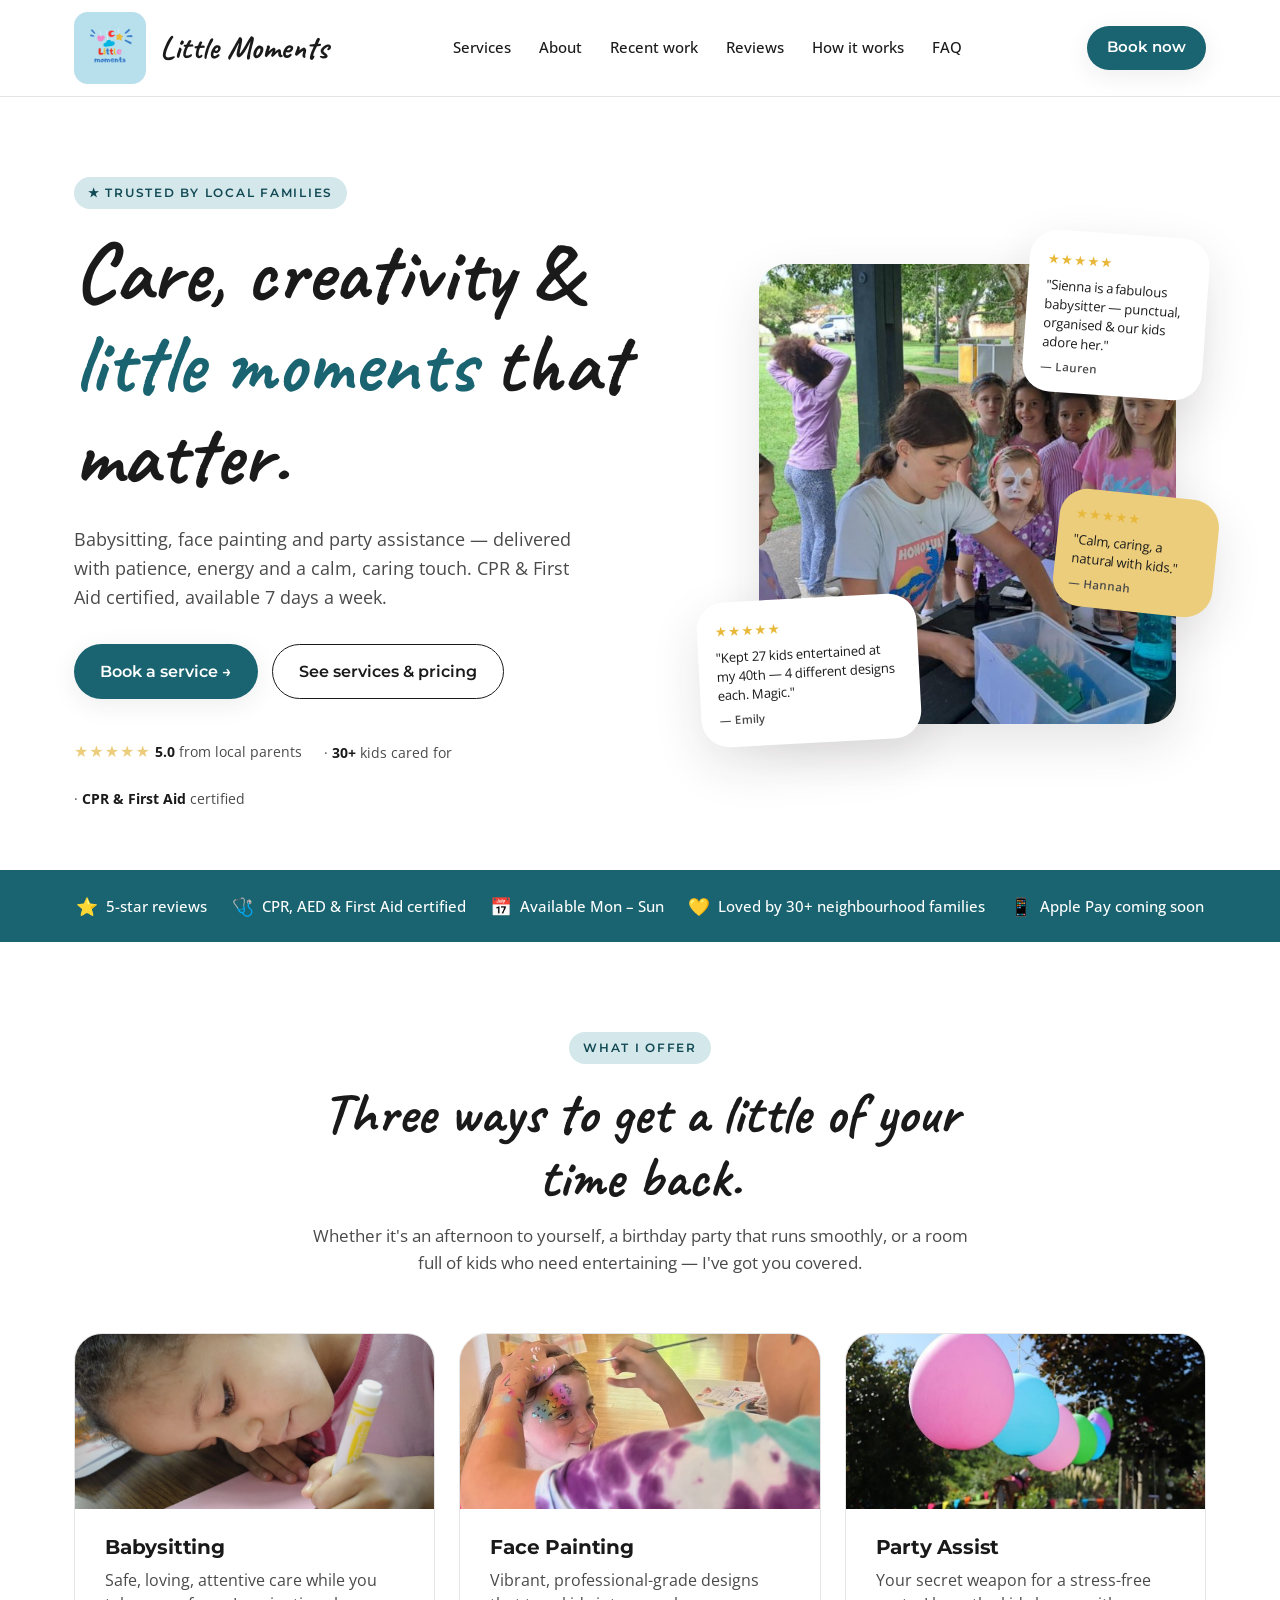
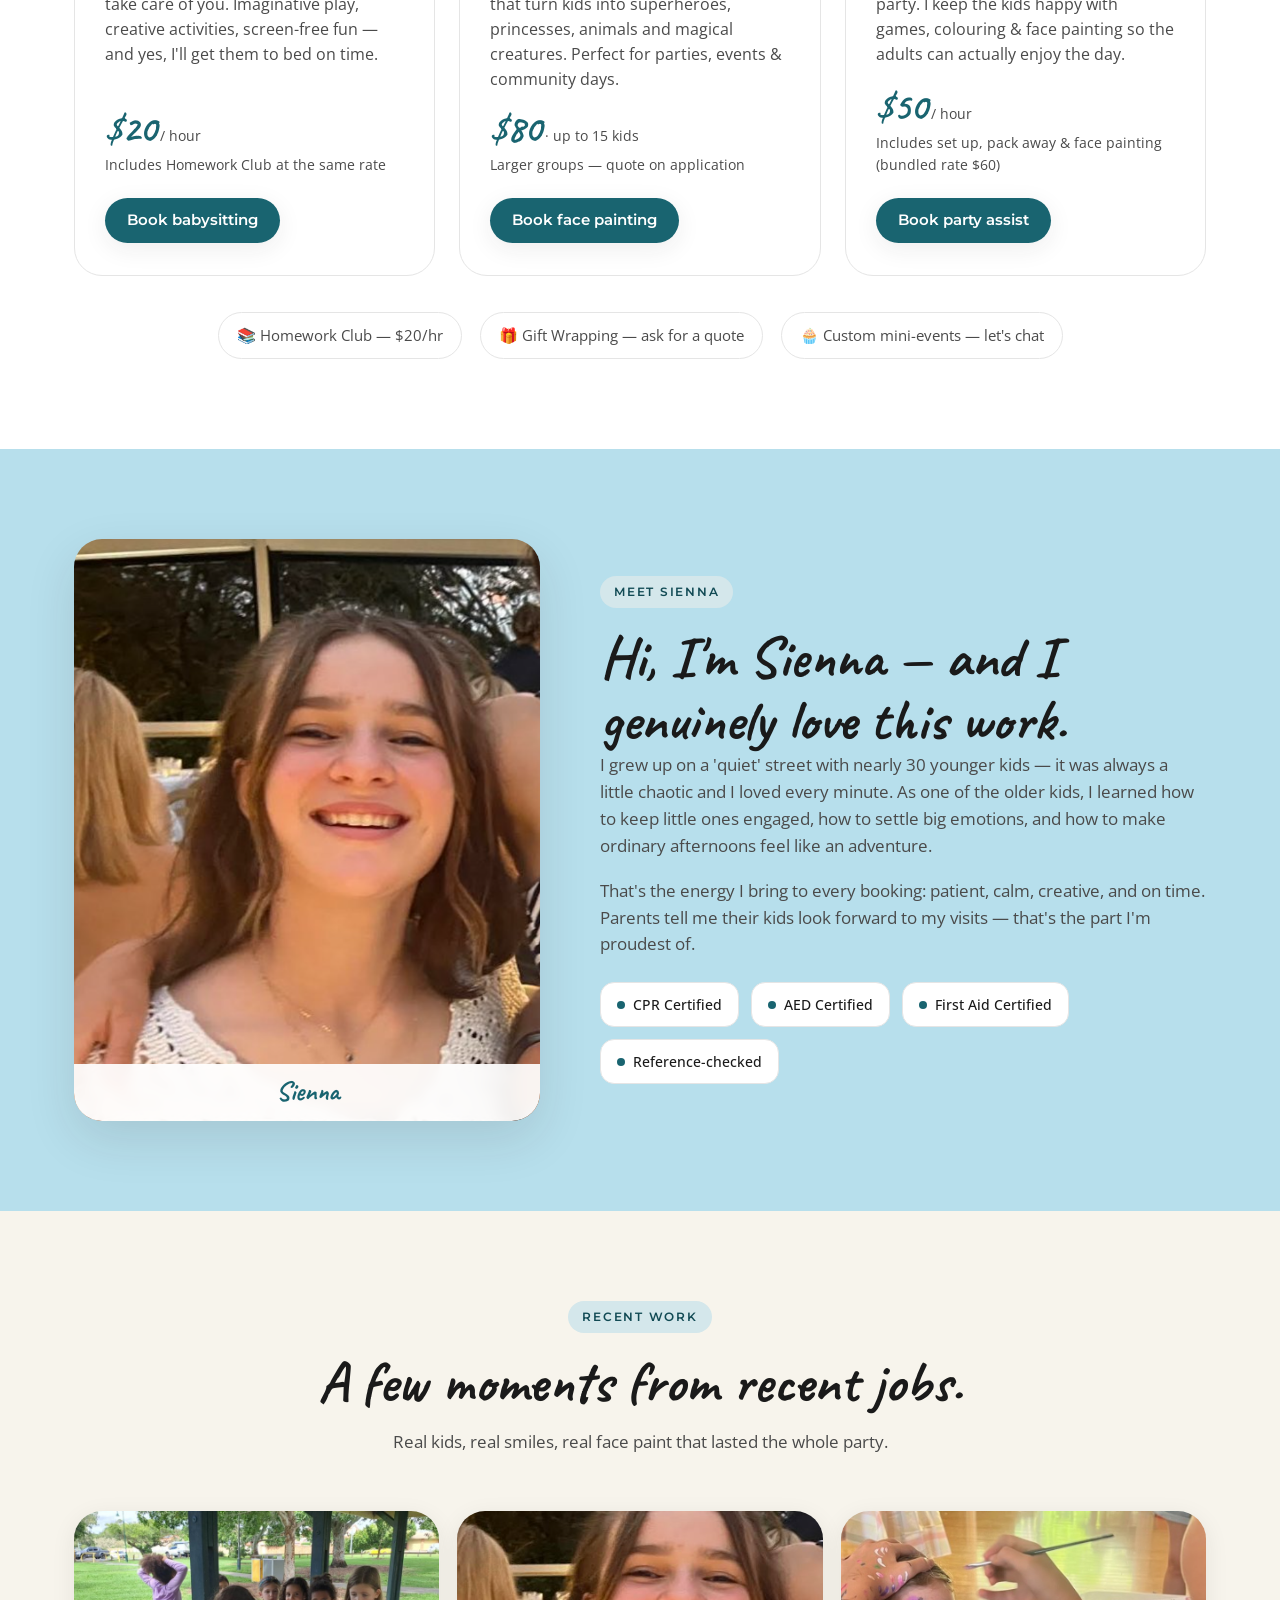
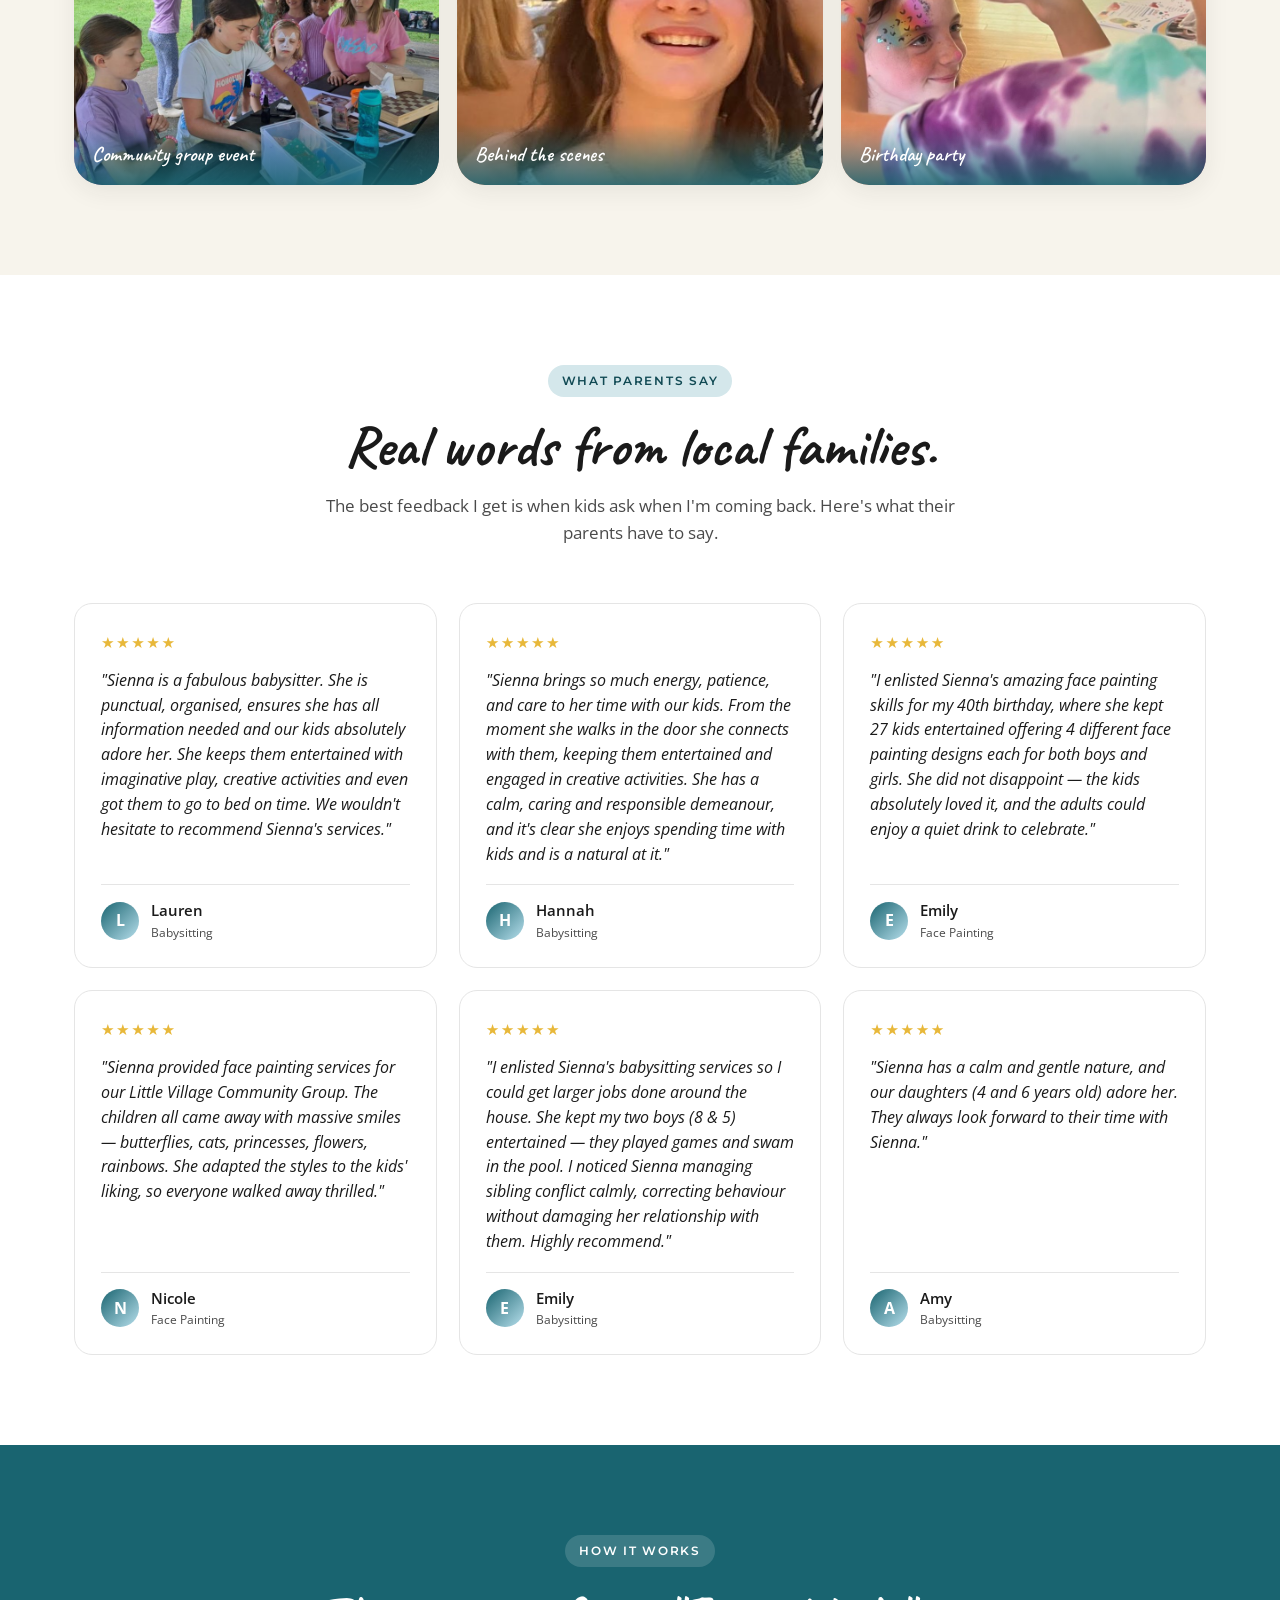
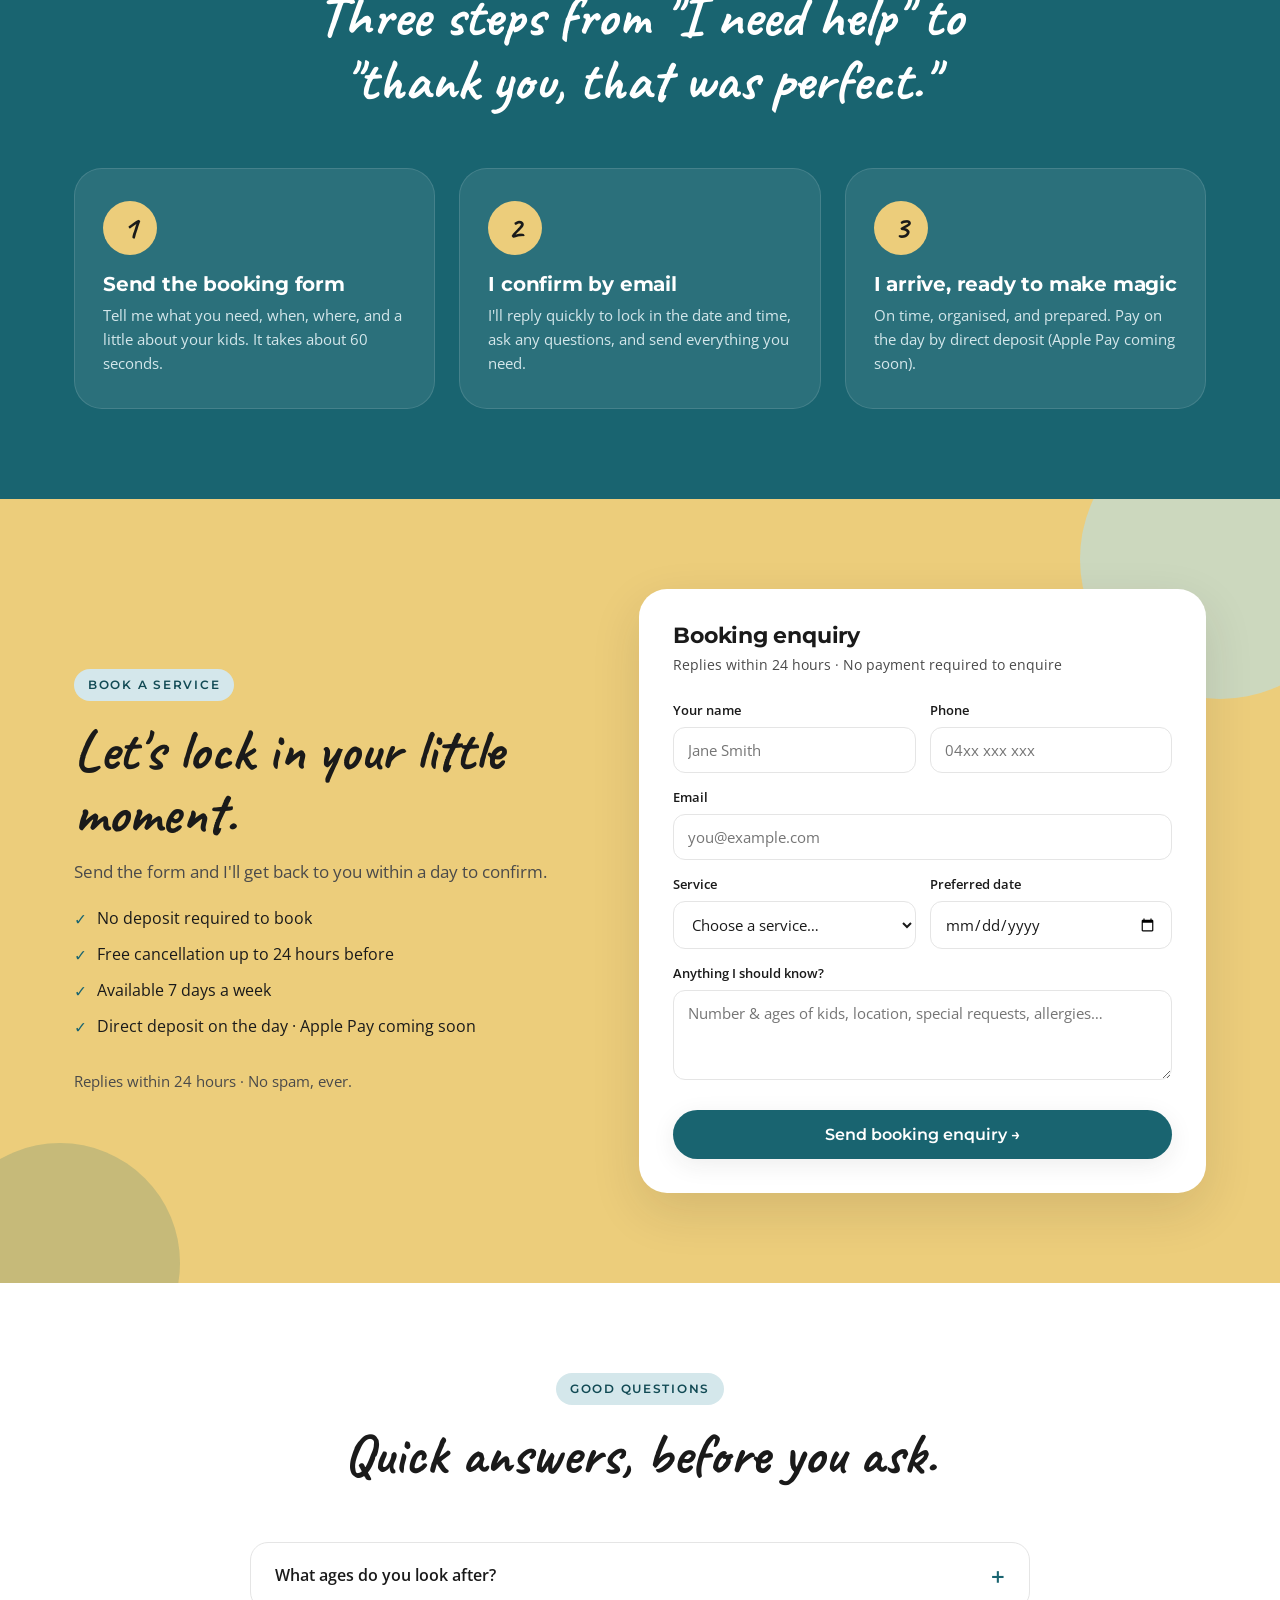
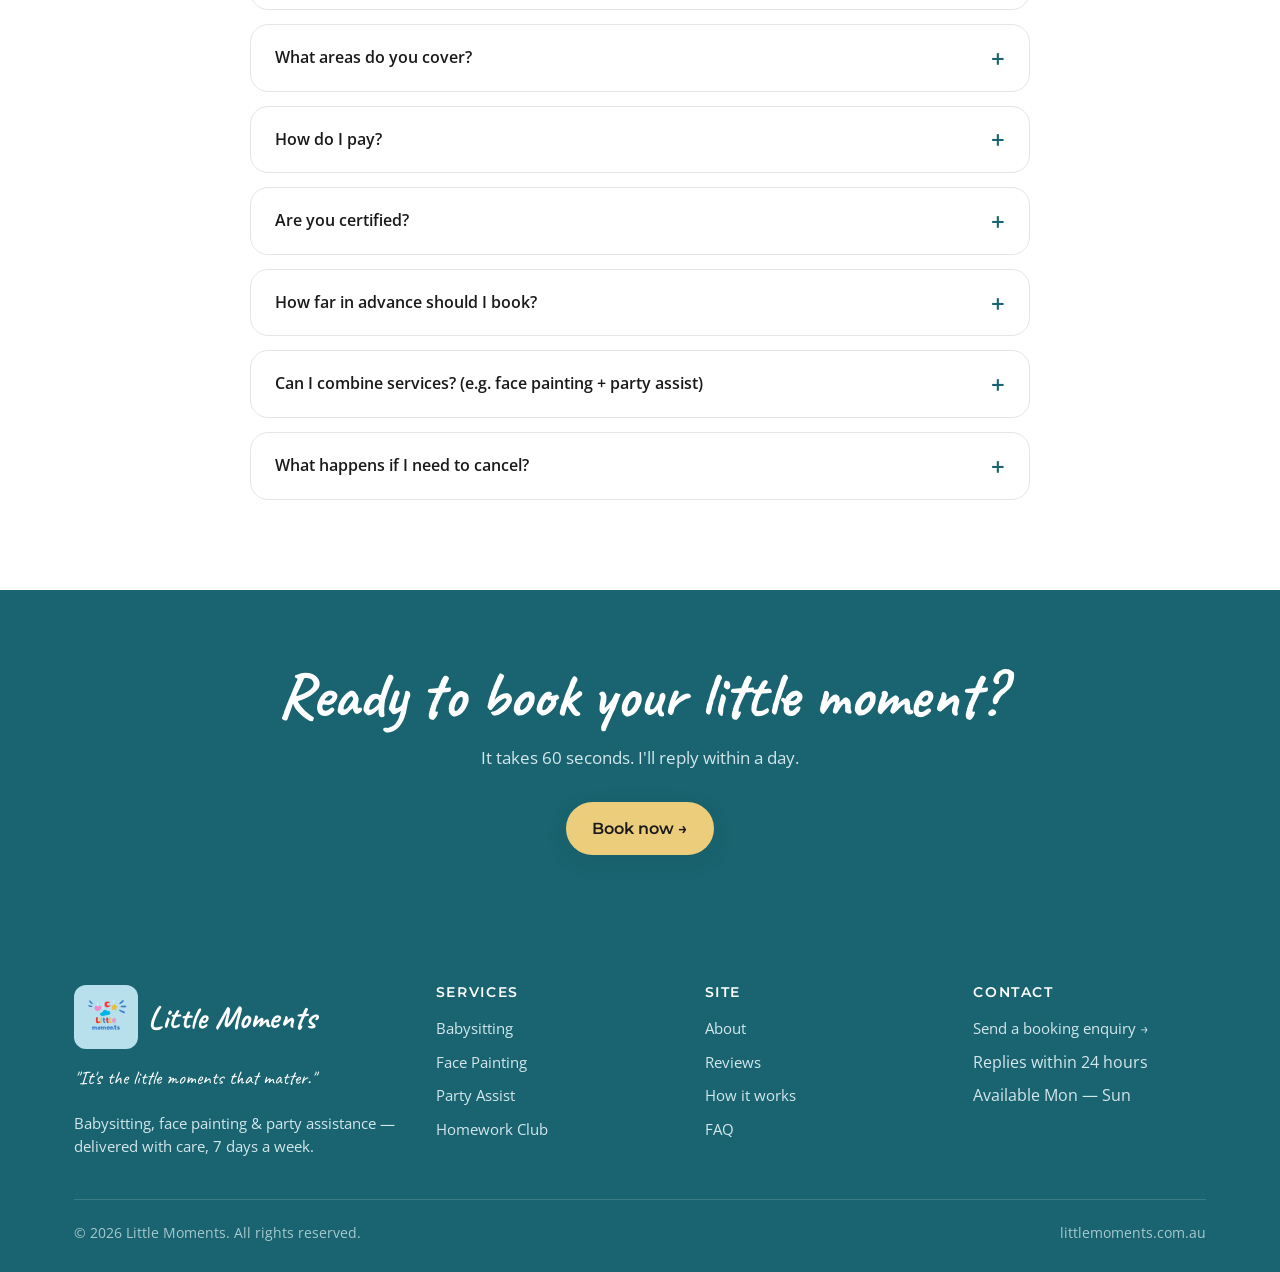
==== commit d64dbf02: "Fix booking form" ====
--- a/index.html
+++ b/index.html
@@ -771,11 +771,12 @@
           <li>Direct deposit on the day · Apple Pay coming soon</li>
         </ul>
         <p style="margin-top:8px;font-size:.92rem">
-          Prefer to email? <a href="mailto:smjarvisto@gmail.com">smjarvisto@gmail.com</a>
+          Replies within 24 hours · No spam, ever.
         </p>
       </div>
 
-      <form class="form-card" onsubmit="event.preventDefault(); window.location='mailto:smjarvisto@gmail.com?subject=Booking%20enquiry%20-%20Little%20Moments&body=Hi%20Sienna%2C%20I%27d%20like%20to%20book%20a%20service.';">
+      <form class="form-card" action="https://formspree.io/f/mnjwngqd" method="POST">
+        <input type="hidden" name="_subject" value="New booking enquiry — Little Moments" />
         <h3>Booking enquiry</h3>
         <p class="small">Replies within 24 hours · No payment required to enquire</p>
 
@@ -912,9 +913,9 @@
       <div class="foot-col">
         <h4>Contact</h4>
         <ul>
-          <li><a href="mailto:smjarvisto@gmail.com">smjarvisto@gmail.com</a></li>
+          <li><a href="#book">Send a booking enquiry →</a></li>
+          <li>Replies within 24 hours</li>
           <li>Available Mon — Sun</li>
-          <li><a href="#book">Book online →</a></li>
         </ul>
       </div>
     </div>
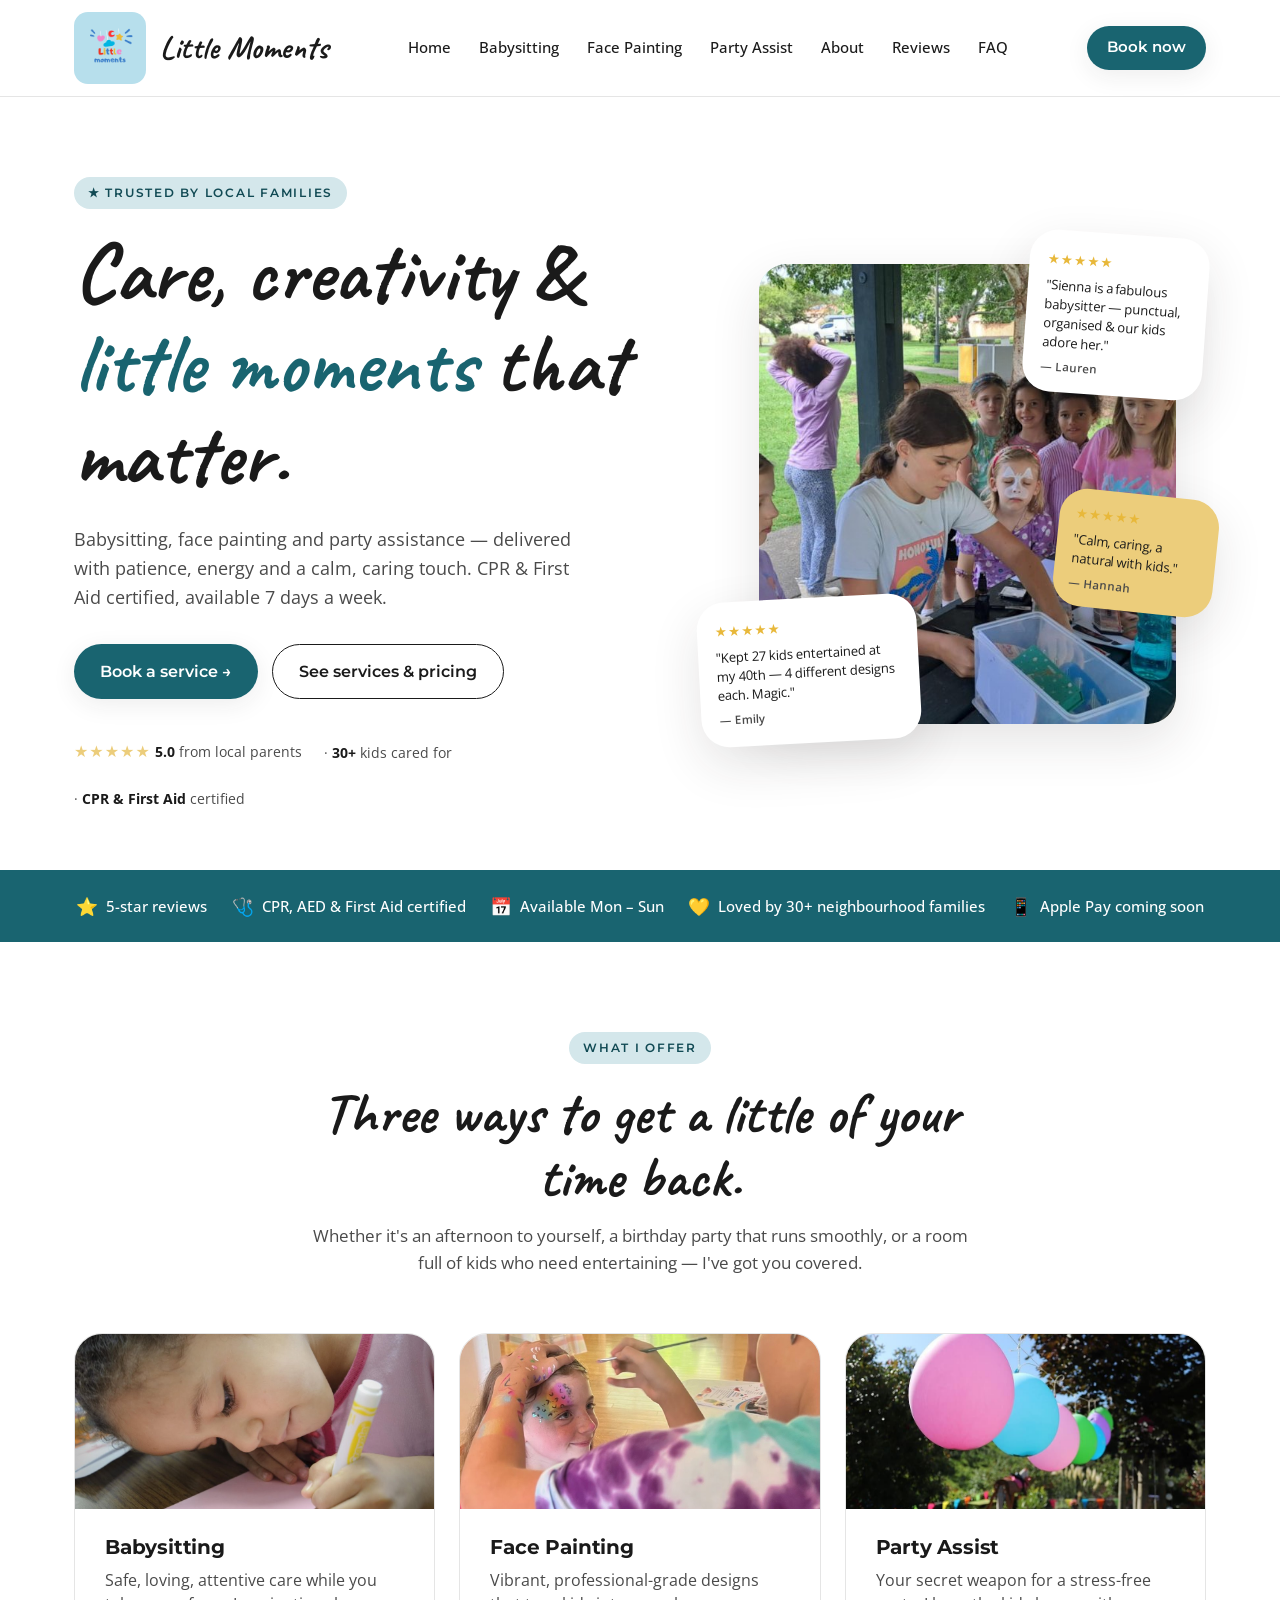
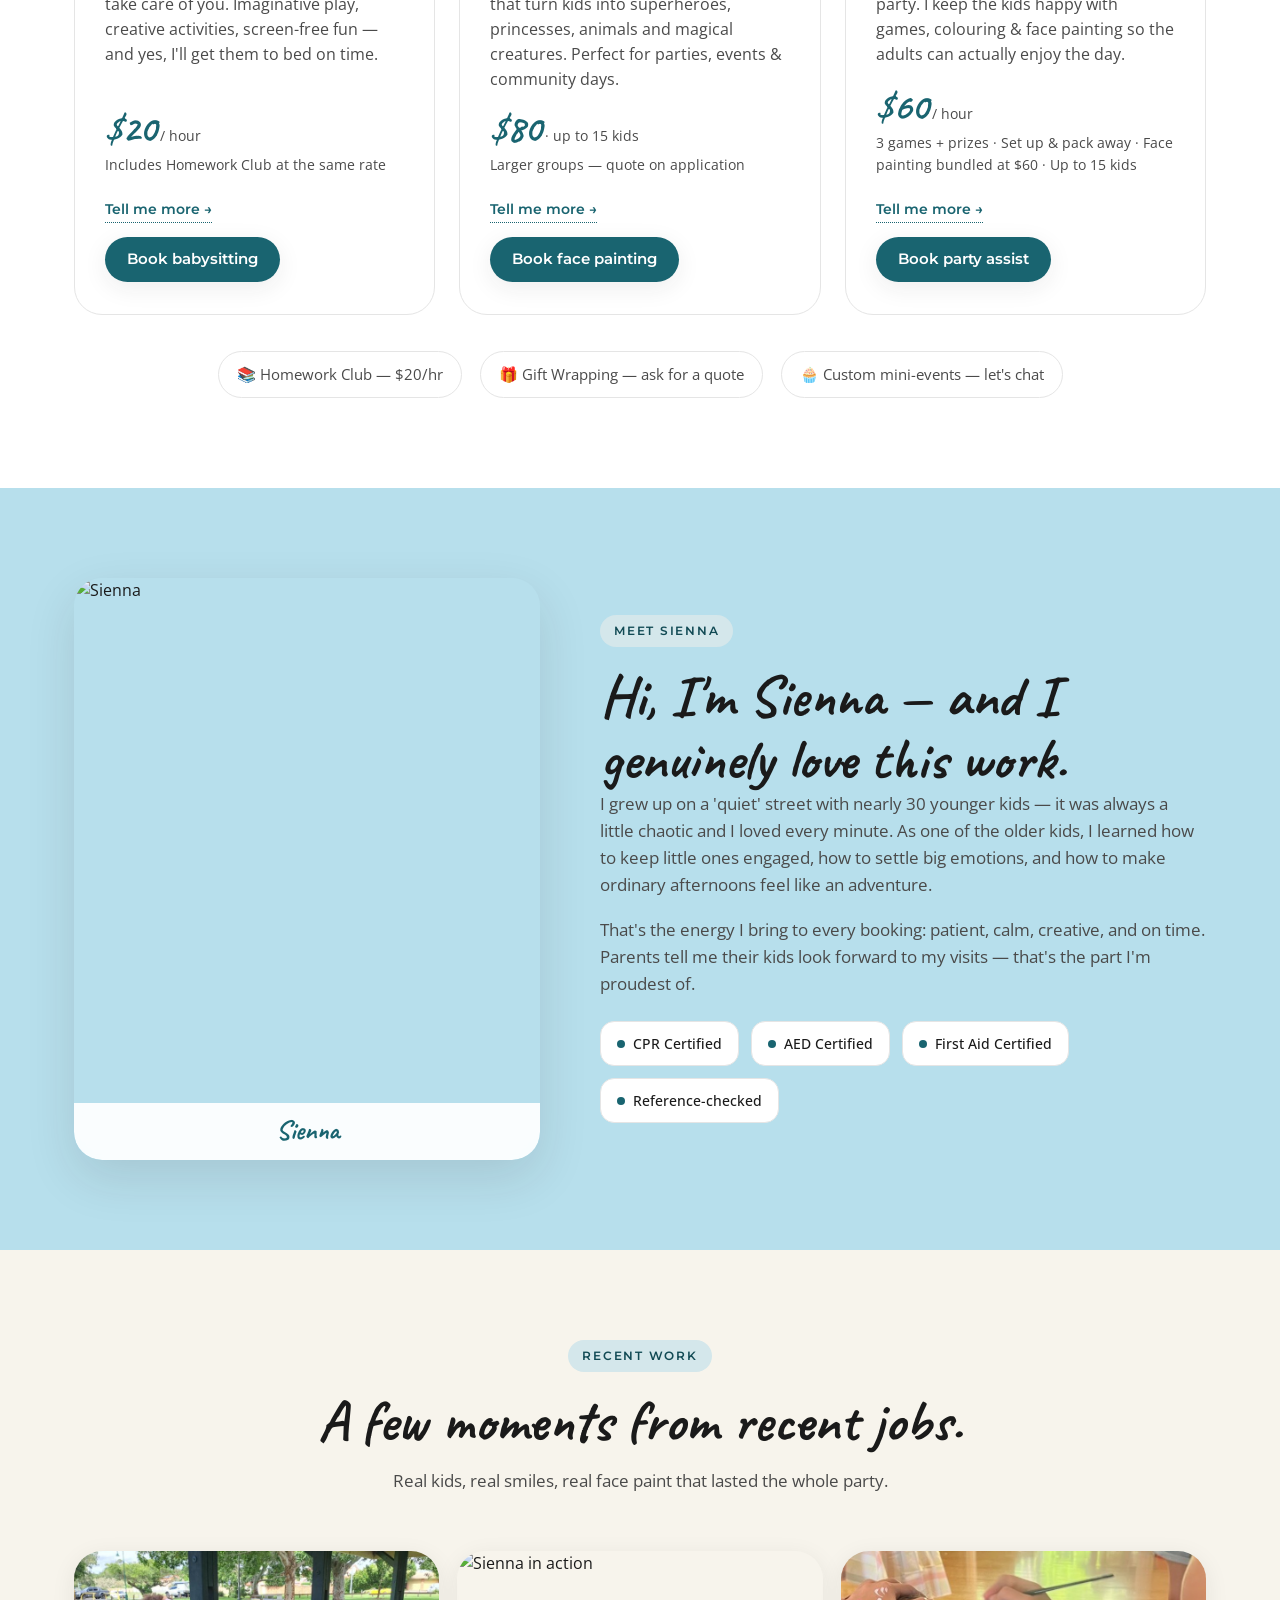
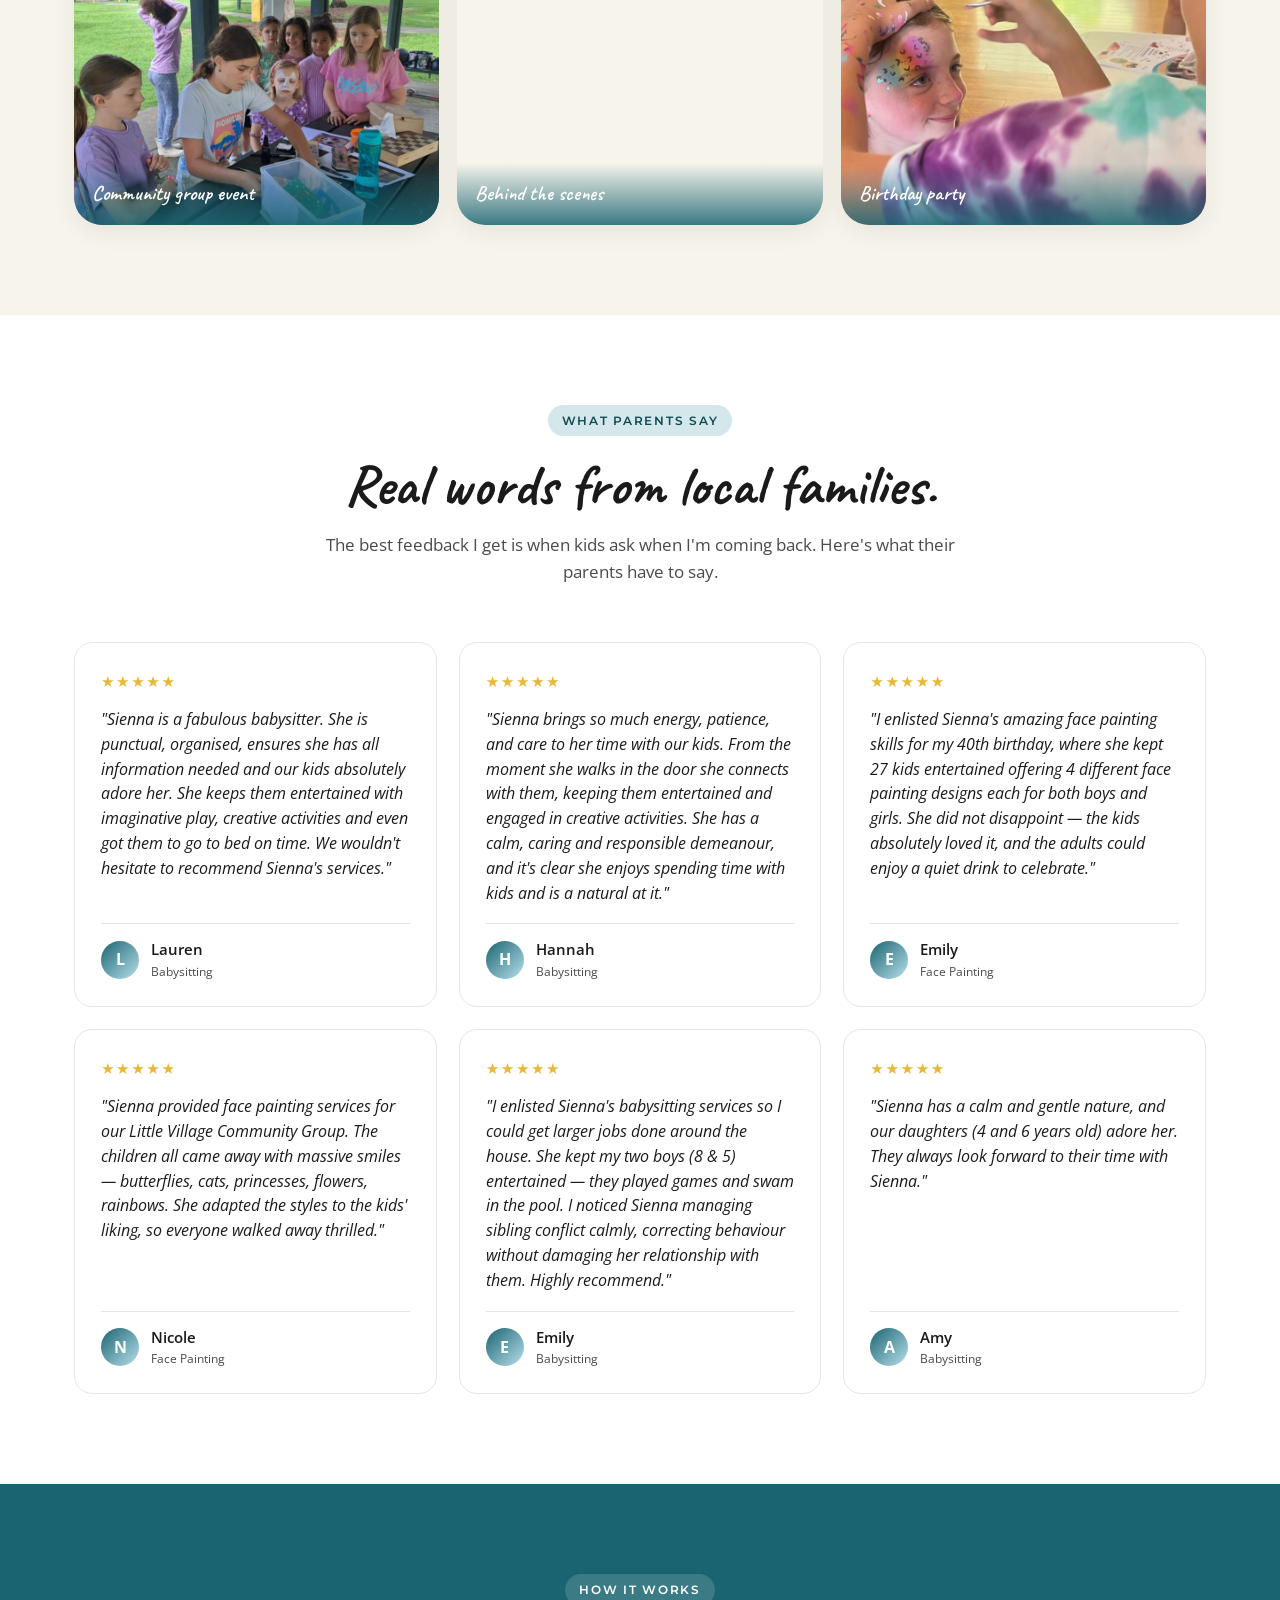
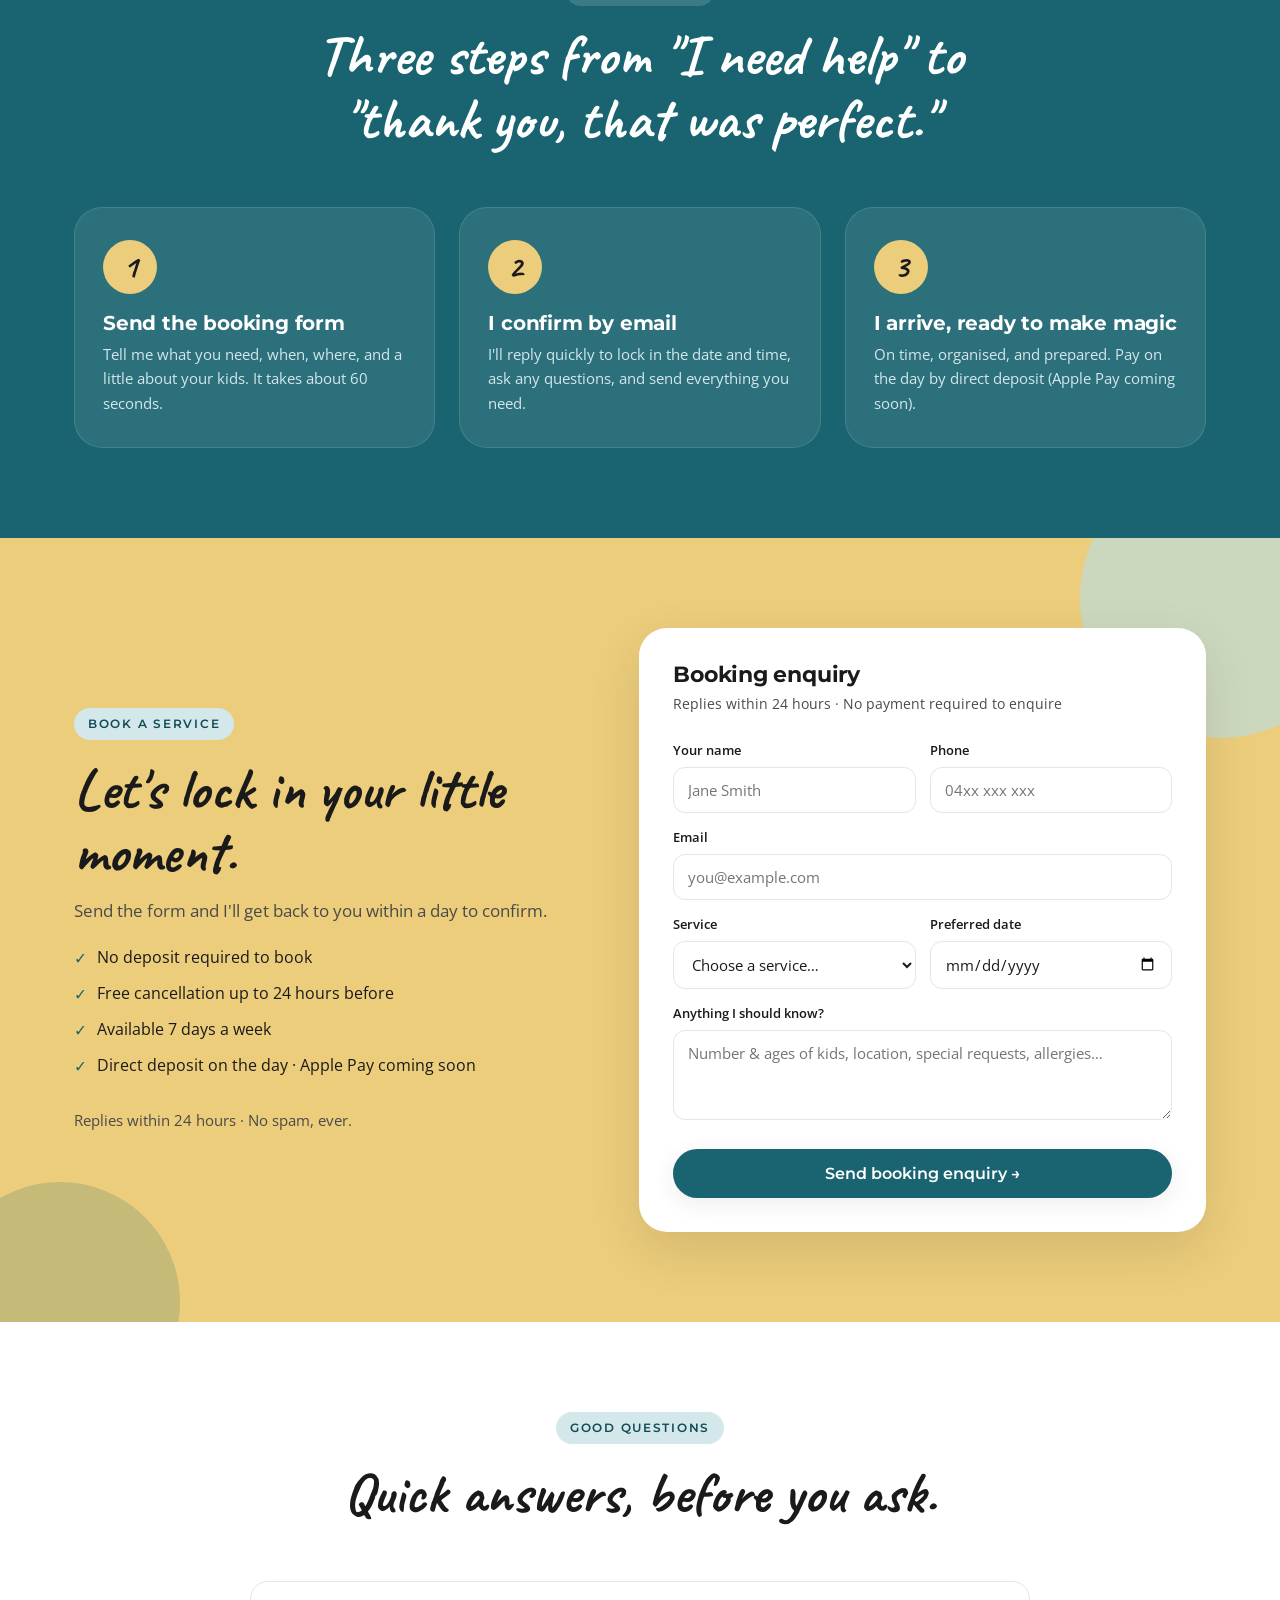
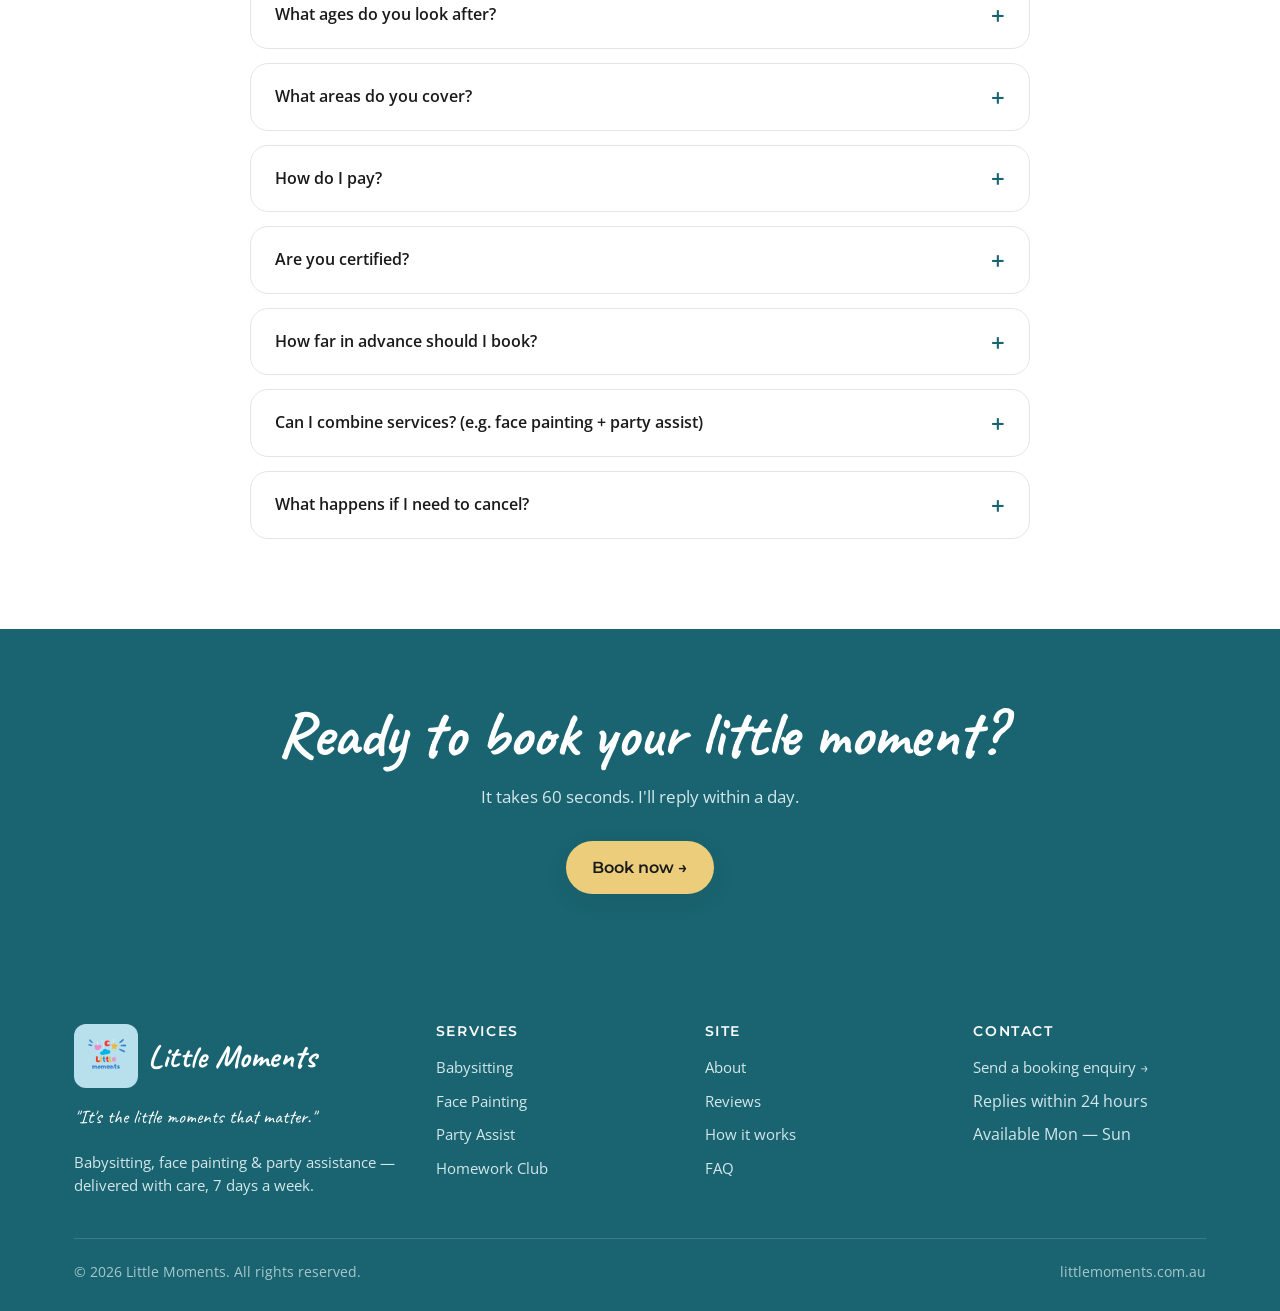
==== commit b1c45c1b: "Add files via upload" ====
--- a/index.html
+++ b/index.html
@@ -8,456 +8,7 @@
 <link rel="preconnect" href="https://fonts.googleapis.com" />
 <link rel="preconnect" href="https://fonts.gstatic.com" crossorigin />
 <link href="https://fonts.googleapis.com/css2?family=Caveat:wght@500;600;700&family=Montserrat:wght@400;500;600;700&family=Open+Sans:wght@400;500;600;700&display=swap" rel="stylesheet" />
-<style>
-  /* ---------- Design tokens (matched to current site) ---------- */
-  :root{
-    --teal:         #196470;   /* primary brand — deep teal from existing site */
-    --teal-dark:    #114A54;
-    --teal-soft:    #D4E7EB;
-    --yellow:       #ECCD7B;   /* mustard accent from existing site */
-    --yellow-soft:  #FAF1DA;
-    --sky:          #B7DFEC;   /* light sky blue from logo banner */
-    --sky-soft:     #E4F2F8;
-    --pink:         #EC6FA1;   /* logo pink accent */
-    --cream:        #FFFFFF;   /* page background — kept white like current site */
-    --cream-deep:   #F7F4EC;
-    --coral:        #196470;   /* alias for backwards-compat in CSS below */
-    --coral-dark:   #114A54;
-    --coral-soft:   #D4E7EB;
-    --gold:         #ECCD7B;
-    --sage:         #B7DFEC;
-    --ink:          #1A1A1A;   /* primary text — near-black like current site */
-    --ink-soft:     #4A4A4A;
-    --line:         #E5E5E5;
-    --white:        #FFFFFF;
-    --shadow-sm:    0 1px 2px rgba(42,37,34,.06), 0 2px 6px rgba(42,37,34,.05);
-    --shadow-md:    0 6px 24px rgba(42,37,34,.08);
-    --shadow-lg:    0 18px 50px rgba(42,37,34,.12);
-    --radius:       18px;
-    --radius-lg:    28px;
-    --max:          1180px;
-  }
-
-  *{box-sizing:border-box;margin:0;padding:0}
-  html{scroll-behavior:smooth}
-  body{
-    font-family:'Open Sans','Montserrat',system-ui,-apple-system,Segoe UI,Roboto,sans-serif;
-    background:var(--cream);
-    color:var(--ink);
-    line-height:1.6;
-    -webkit-font-smoothing:antialiased;
-  }
-  img{max-width:100%;display:block}
-  a{color:var(--teal);text-decoration:none}
-  a:hover{text-decoration:underline}
-
-  h1,h2,h3,h4{font-family:'Caveat',cursive;color:var(--ink);line-height:1.1;font-weight:600;letter-spacing:0}
-  h1{font-size:clamp(3rem,6.5vw,5.5rem);font-weight:700}
-  h2{font-size:clamp(2.5rem,4.5vw,3.6rem);font-weight:700}
-  h3{font-family:'Montserrat',sans-serif;font-size:1.25rem;font-weight:700;letter-spacing:-.01em}
-  h4{font-family:'Montserrat',sans-serif}
-
-  .container{max-width:var(--max);margin:0 auto;padding:0 24px}
-  .eyebrow{
-    display:inline-block;
-    font-family:'Montserrat',sans-serif;
-    font-size:.78rem;font-weight:600;letter-spacing:.14em;text-transform:uppercase;
-    color:var(--teal-dark);
-    background:var(--teal-soft);
-    padding:6px 14px;border-radius:999px;margin-bottom:18px;
-  }
-
-  /* ---------- Buttons ---------- */
-  .btn{
-    display:inline-flex;align-items:center;gap:8px;
-    padding:14px 26px;border-radius:999px;
-    font-family:'Montserrat',sans-serif;
-    font-weight:600;font-size:1rem;
-    transition:transform .15s ease, box-shadow .2s ease, background .2s ease;
-    border:0;cursor:pointer;
-    text-decoration:none;
-  }
-  .btn-primary{background:var(--teal);color:#fff;box-shadow:var(--shadow-md)}
-  .btn-primary:hover{background:var(--teal-dark);transform:translateY(-2px);text-decoration:none}
-  .btn-yellow{background:var(--yellow);color:var(--ink);box-shadow:var(--shadow-md)}
-  .btn-yellow:hover{background:#E6C46B;transform:translateY(-2px);text-decoration:none}
-  .btn-ghost{background:transparent;color:var(--ink);border:1.5px solid var(--ink)}
-  .btn-ghost:hover{background:var(--ink);color:#fff;text-decoration:none}
-  .btn-light{background:#fff;color:var(--ink);box-shadow:var(--shadow-sm)}
-  .btn-light:hover{box-shadow:var(--shadow-md);transform:translateY(-2px);text-decoration:none}
-
-  /* ---------- Nav ---------- */
-  .nav{
-    position:sticky;top:0;z-index:50;
-    background:rgba(255,255,255,.92);
-    backdrop-filter:blur(10px);
-    border-bottom:1px solid var(--line);
-  }
-  .nav-inner{
-    display:flex;align-items:center;justify-content:space-between;
-    height:96px;
-  }
-  .brand{
-    display:flex;align-items:center;gap:14px;
-    font-family:'Caveat',cursive;font-weight:700;font-size:2rem;color:var(--ink);line-height:1;
-  }
-  .brand-logo{
-    width:72px;height:72px;border-radius:14px;
-    object-fit:cover;
-    background:var(--sky);
-    display:block;
-  }
-  .nav-inner{height:96px}
-  .foot-brand .brand-logo{width:64px;height:64px;border-radius:12px}
-  .nav-links{display:flex;gap:28px;list-style:none}
-  .nav-links a{color:var(--ink);font-weight:500;font-size:.95rem}
-  .nav-links a:hover{color:var(--coral-dark);text-decoration:none}
-  .nav-cta{display:flex;gap:10px;align-items:center}
-  .nav .btn{padding:10px 20px;font-size:.92rem}
-
-  @media (max-width:880px){
-    .nav-links{display:none}
-  }
-
-  /* ---------- Hero ---------- */
-  .hero{
-    position:relative;
-    padding:80px 0 60px;
-    overflow:hidden;
-  }
-  .hero-grid{
-    display:grid;grid-template-columns:1.05fr .95fr;gap:64px;align-items:center;
-  }
-  .hero h1 .accent{
-    color:var(--teal);
-    font-weight:700;
-  }
-  .hero p.lead{
-    font-size:1.15rem;color:var(--ink-soft);
-    margin:22px 0 32px;max-width:520px;
-  }
-  .hero-cta{display:flex;gap:14px;flex-wrap:wrap}
-  .hero-trust{
-    display:flex;gap:22px;align-items:center;margin-top:40px;flex-wrap:wrap;
-    font-size:.9rem;color:var(--ink-soft);
-  }
-  .hero-trust .stars{color:var(--gold);letter-spacing:1px;font-size:1rem}
-  .hero-trust strong{color:var(--ink)}
-
-  /* Hero illustration card stack */
-  .hero-art{
-    position:relative;height:520px;
-  }
-  .art-card{
-    position:absolute;border-radius:var(--radius-lg);
-    box-shadow:var(--shadow-lg);
-    overflow:hidden;
-    background:var(--cream-deep);
-  }
-  .art-card.main{
-    inset:30px 30px 30px 60px;
-    background:linear-gradient(160deg,var(--sky) 0%,var(--teal-soft) 60%,var(--yellow) 140%);
-    display:flex;align-items:center;justify-content:center;
-    overflow:hidden;
-  }
-  .art-card.main img{
-    width:100%;height:100%;object-fit:cover;display:block;
-  }
-  .art-card.main .emoji{font-size:9rem;filter:drop-shadow(0 8px 24px rgba(25,100,112,.35))}
-  .art-card.float-1{
-    top:0;right:0;width:180px;padding:18px 18px 16px;background:#fff;
-    transform:rotate(4deg);
-  }
-  .art-card.float-2{
-    bottom:10px;left:0;width:220px;padding:18px;background:#fff;
-    transform:rotate(-3deg);
-  }
-  .art-card.float-3{
-    top:50%;right:-10px;width:160px;padding:14px 16px;background:var(--yellow);
-    transform:rotate(6deg);color:var(--ink);
-  }
-  .mini-stars{color:#E8B83A;font-size:.85rem;letter-spacing:1px;margin-bottom:6px}
-  .mini-quote{font-size:.82rem;line-height:1.45;color:var(--ink)}
-  .mini-author{font-size:.72rem;color:var(--ink-soft);margin-top:6px;font-weight:600}
-
-  @media (max-width:880px){
-    .hero{padding:48px 0 40px}
-    .hero-grid{grid-template-columns:1fr;gap:32px}
-    .hero-art{height:340px}
-    .art-card.main{inset:20px 20px 20px 30px}
-    .art-card.main .emoji{font-size:6rem}
-  }
-
-  /* ---------- Trust bar ---------- */
-  .trustbar{
-    background:var(--teal);color:#fff;padding:22px 0;
-    margin-top:0;
-  }
-  .trustbar-inner{
-    display:flex;justify-content:space-around;flex-wrap:wrap;gap:20px;
-    font-size:.95rem;font-weight:500;
-  }
-  .trustbar span{display:inline-flex;align-items:center;gap:8px}
-  .trustbar .emoji{font-size:1.1rem}
-
-  /* ---------- Section base ---------- */
-  section{padding:90px 0}
-  .section-head{text-align:center;margin-bottom:56px;max-width:680px;margin-left:auto;margin-right:auto}
-  .section-head p{color:var(--ink-soft);font-size:1.05rem;margin-top:14px}
-
-  /* ---------- Services ---------- */
-  .services{background:var(--cream)}
-  .service-grid{
-    display:grid;grid-template-columns:repeat(3,1fr);gap:24px;
-  }
-  .service-card{
-    background:#fff;border-radius:var(--radius-lg);
-    padding:36px 30px 32px;
-    border:1px solid var(--line);
-    transition:transform .25s ease, box-shadow .25s ease;
-    display:flex;flex-direction:column;
-    position:relative;overflow:hidden;
-  }
-  .service-photo{
-    margin:-36px -30px 22px;height:180px;overflow:hidden;
-    border-bottom:5px solid transparent;
-  }
-  .service-photo img{width:100%;height:100%;object-fit:cover;display:block}
-  .service-card.has-photo::before{display:none}
-  .service-card.has-photo .service-icon{display:none}
-  .service-card::before{
-    content:"";position:absolute;top:0;left:0;right:0;height:5px;
-    background:linear-gradient(90deg,var(--teal),var(--yellow));
-  }
-  .service-card:hover{transform:translateY(-6px);box-shadow:var(--shadow-lg)}
-  .service-icon{
-    width:64px;height:64px;border-radius:18px;
-    background:var(--sky);display:grid;place-items:center;
-    font-size:2rem;margin-bottom:20px;
-  }
-  .service-card:nth-child(2) .service-icon{background:var(--yellow-soft)}
-  .service-card:nth-child(3) .service-icon{background:var(--teal-soft)}
-  .service-card h3{margin-bottom:10px}
-  .service-card p{color:var(--ink-soft);font-size:.97rem;margin-bottom:18px;flex:1}
-  .service-price{
-    font-family:'Caveat',cursive;font-size:2.4rem;font-weight:700;
-    color:var(--teal);margin-bottom:6px;line-height:1;
-  }
-  .service-price small{font-size:.85rem;color:var(--ink-soft);font-weight:400;font-family:'Open Sans',sans-serif}
-  .service-meta{font-size:.85rem;color:var(--ink-soft);margin-bottom:22px}
-  .service-card .btn{align-self:flex-start;padding:11px 22px;font-size:.92rem}
-
-  .service-extras{
-    margin-top:36px;display:flex;gap:18px;flex-wrap:wrap;justify-content:center;
-    color:var(--ink-soft);font-size:.95rem;
-  }
-  .service-extras .pill{
-    background:#fff;border:1px solid var(--line);padding:10px 18px;border-radius:999px;
-    display:inline-flex;align-items:center;gap:8px;
-  }
-
-  @media (max-width:880px){
-    .service-grid{grid-template-columns:1fr}
-  }
-
-  /* ---------- About ---------- */
-  .about{background:var(--sky)}
-  .about-grid{
-    display:grid;grid-template-columns:1fr 1.3fr;gap:60px;align-items:center;
-  }
-  .about-photo{
-    aspect-ratio:4/5;border-radius:var(--radius-lg);
-    box-shadow:var(--shadow-lg);
-    position:relative;overflow:hidden;
-  }
-  .about-photo img{width:100%;height:100%;object-fit:cover;display:block}
-  .about-photo::after{
-    content:"Sienna";position:absolute;bottom:0;left:0;right:0;text-align:center;
-    font-family:'Caveat',cursive;font-size:1.7rem;color:var(--teal);background:rgba(255,255,255,.92);
-    padding:6px 0 8px;backdrop-filter:blur(6px);font-weight:700;
-  }
-  .about p{color:var(--ink-soft);font-size:1.05rem;margin-bottom:18px}
-  .about .badges{
-    display:flex;gap:12px;flex-wrap:wrap;margin-top:24px;
-  }
-  .badge{
-    display:inline-flex;align-items:center;gap:8px;
-    background:#fff;border:1px solid var(--line);padding:10px 16px;border-radius:14px;
-    font-size:.9rem;font-weight:500;
-  }
-  .badge .dot{width:8px;height:8px;border-radius:50%;background:var(--teal)}
-
-  @media (max-width:880px){
-    .about-grid{grid-template-columns:1fr;gap:36px}
-    .about-photo{max-width:320px;margin:0 auto}
-  }
-
-  /* ---------- Recent Work ---------- */
-  .recent{background:var(--cream-deep)}
-  .recent-grid{
-    display:grid;grid-template-columns:repeat(3,1fr);gap:18px;
-  }
-  .recent-card{
-    border-radius:var(--radius-lg);overflow:hidden;
-    box-shadow:var(--shadow-md);
-    aspect-ratio:4/3;
-    position:relative;
-    transition:transform .25s ease, box-shadow .25s ease;
-  }
-  .recent-card:hover{transform:translateY(-4px);box-shadow:var(--shadow-lg)}
-  .recent-card img{width:100%;height:100%;object-fit:cover;display:block}
-  .recent-card .caption{
-    position:absolute;left:0;right:0;bottom:0;
-    padding:14px 18px;
-    background:linear-gradient(to top,rgba(25,100,112,.85),transparent);
-    color:#fff;font-family:'Caveat',cursive;font-size:1.3rem;font-weight:600;
-  }
-  @media (max-width:880px){.recent-grid{grid-template-columns:1fr}}
-
-  /* ---------- Reviews ---------- */
-  .reviews{background:var(--cream)}
-  .review-grid{
-    display:grid;grid-template-columns:repeat(3,1fr);gap:22px;
-  }
-  .review-card{
-    background:#fff;border-radius:var(--radius);padding:26px 26px 24px;
-    border:1px solid var(--line);
-    display:flex;flex-direction:column;
-  }
-  .review-card .stars{color:#E8B83A;font-size:.95rem;letter-spacing:1.5px;margin-bottom:14px}
-  .review-card blockquote{
-    font-size:.97rem;line-height:1.6;color:var(--ink);font-style:italic;
-    margin-bottom:18px;flex:1;
-  }
-  .review-meta{
-    display:flex;align-items:center;gap:12px;
-    padding-top:14px;border-top:1px solid var(--line);
-  }
-  .avatar{
-    width:38px;height:38px;border-radius:50%;
-    background:linear-gradient(135deg,var(--teal),var(--sky));
-    color:#fff;display:grid;place-items:center;font-weight:700;
-  }
-  .review-name{font-weight:600;font-size:.92rem}
-  .review-tag{font-size:.78rem;color:var(--ink-soft)}
-
-  @media (max-width:880px){
-    .review-grid{grid-template-columns:1fr}
-  }
-
-  /* ---------- Process ---------- */
-  .process{background:var(--teal);color:#fff}
-  .process h2{color:#fff}
-  .process .section-head p{color:#D4E7EB}
-  .step-grid{
-    display:grid;grid-template-columns:repeat(3,1fr);gap:24px;
-  }
-  .step{
-    background:rgba(255,255,255,.08);border:1px solid rgba(255,255,255,.12);
-    padding:32px 28px;border-radius:var(--radius-lg);
-    position:relative;
-  }
-  .step-num{
-    width:54px;height:54px;border-radius:50%;
-    background:var(--yellow);color:var(--ink);display:grid;place-items:center;
-    font-family:'Caveat',cursive;font-size:2rem;font-weight:700;
-    margin-bottom:18px;
-  }
-  .step h3{color:#fff;margin-bottom:8px}
-  .step p{color:#D4E7EB;font-size:.95rem}
-  @media (max-width:880px){.step-grid{grid-template-columns:1fr}}
-
-  /* ---------- Booking CTA ---------- */
-  .booking{background:var(--yellow);position:relative;overflow:hidden}
-  .booking::before{
-    content:"";position:absolute;top:-80px;right:-80px;width:280px;height:280px;
-    background:var(--sky);border-radius:50%;opacity:.6;
-  }
-  .booking::after{
-    content:"";position:absolute;bottom:-100px;left:-60px;width:240px;height:240px;
-    background:var(--teal);border-radius:50%;opacity:.18;
-  }
-  .booking-inner{position:relative;z-index:1}
-  .booking-grid{
-    display:grid;grid-template-columns:1fr 1.1fr;gap:50px;align-items:center;
-  }
-  .booking h2{margin-bottom:14px}
-  .booking p{color:var(--ink-soft);font-size:1.05rem;margin-bottom:20px}
-  .booking-list{list-style:none;display:flex;flex-direction:column;gap:10px;margin-bottom:30px}
-  .booking-list li{display:flex;gap:10px;align-items:flex-start;font-size:.97rem}
-  .booking-list li::before{content:"✓";color:var(--teal);font-weight:700;margin-top:1px}
-
-  .form-card{
-    background:#fff;border-radius:var(--radius-lg);padding:34px;
-    box-shadow:var(--shadow-lg);
-  }
-  .form-card h3{margin-bottom:6px;font-size:1.4rem}
-  .form-card .small{color:var(--ink-soft);font-size:.9rem;margin-bottom:24px}
-  .form-row{display:grid;grid-template-columns:1fr 1fr;gap:14px;margin-bottom:14px}
-  .form-row.single{grid-template-columns:1fr}
-  .field label{display:block;font-size:.82rem;font-weight:600;margin-bottom:6px;color:var(--ink)}
-  .field input,.field select,.field textarea{
-    width:100%;padding:12px 14px;border:1.5px solid var(--line);border-radius:12px;
-    font-family:inherit;font-size:.95rem;background:var(--cream);color:var(--ink);
-    transition:border-color .15s ease, box-shadow .15s ease;
-  }
-  .field textarea{resize:vertical;min-height:90px}
-  .field input:focus,.field select:focus,.field textarea:focus{
-    outline:none;border-color:var(--teal);box-shadow:0 0 0 4px var(--teal-soft);
-  }
-  .form-card .btn{width:100%;justify-content:center;margin-top:8px;padding:15px}
-
-  @media (max-width:880px){
-    .booking-grid{grid-template-columns:1fr;gap:32px}
-    .form-row{grid-template-columns:1fr}
-  }
-
-  /* ---------- FAQ ---------- */
-  .faq{background:var(--cream)}
-  .faq-list{max-width:780px;margin:0 auto;display:flex;flex-direction:column;gap:14px}
-  details.faq-item{
-    background:#fff;border:1px solid var(--line);border-radius:var(--radius);
-    padding:0;overflow:hidden;transition:box-shadow .2s ease;
-  }
-  details.faq-item[open]{box-shadow:var(--shadow-md)}
-  details.faq-item summary{
-    list-style:none;cursor:pointer;
-    padding:20px 24px;font-weight:600;font-size:1rem;
-    display:flex;justify-content:space-between;align-items:center;gap:20px;
-  }
-  details.faq-item summary::-webkit-details-marker{display:none}
-  details.faq-item summary::after{
-    content:"+";font-size:1.5rem;color:var(--teal);transition:transform .2s ease;line-height:1;
-  }
-  details.faq-item[open] summary::after{transform:rotate(45deg)}
-  details.faq-item .a{padding:0 24px 22px;color:var(--ink-soft);font-size:.97rem}
-
-  /* ---------- Footer ---------- */
-  footer{
-    background:var(--teal);color:#D4E7EB;padding:60px 0 28px;
-  }
-  .foot-grid{
-    display:grid;grid-template-columns:1.4fr 1fr 1fr 1fr;gap:36px;margin-bottom:40px;
-  }
-  .foot-col h4{color:#fff;font-family:'Montserrat',sans-serif;font-size:.85rem;
-    letter-spacing:.12em;text-transform:uppercase;font-weight:600;margin-bottom:16px}
-  .foot-col ul{list-style:none;display:flex;flex-direction:column;gap:8px}
-  .foot-col a{color:#D4E7EB;font-size:.92rem}
-  .foot-col a:hover{color:#fff;text-decoration:none}
-  .foot-brand{display:flex;align-items:center;gap:10px;margin-bottom:14px;color:#fff;
-    font-family:'Caveat',cursive;font-weight:700;font-size:2rem}
-  .foot-tag{font-size:1.2rem;color:#fff;margin-bottom:18px;font-family:'Caveat',cursive}
-  .foot-bottom{
-    border-top:1px solid rgba(255,255,255,.15);padding-top:22px;
-    display:flex;justify-content:space-between;align-items:center;flex-wrap:wrap;gap:12px;
-    font-size:.85rem;color:#A8C8CE;
-  }
-  @media (max-width:880px){.foot-grid{grid-template-columns:1fr 1fr}}
-
-  /* ---------- Tiny utilities ---------- */
-  .center{text-align:center}
-  .mt-32{margin-top:32px}
-</style>
+<link rel="stylesheet" href="styles.css" />
 </head>
 <body>
 
@@ -470,11 +21,12 @@
     </a>
     <nav>
       <ul class="nav-links">
-        <li><a href="#services">Services</a></li>
+        <li><a href="index.html">Home</a></li>
+        <li><a href="babysitting.html">Babysitting</a></li>
+        <li><a href="face-painting.html">Face Painting</a></li>
+        <li><a href="party-assist.html">Party Assist</a></li>
         <li><a href="#about">About</a></li>
-        <li><a href="#recent">Recent work</a></li>
         <li><a href="#reviews">Reviews</a></li>
-        <li><a href="#process">How it works</a></li>
         <li><a href="#faq">FAQ</a></li>
       </ul>
     </nav>
@@ -558,6 +110,7 @@
         <p>Safe, loving, attentive care while you take care of you. Imaginative play, creative activities, screen-free fun — and yes, I'll get them to bed on time.</p>
         <div class="service-price">$20<small> / hour</small></div>
         <div class="service-meta">Includes Homework Club at the same rate</div>
+        <a href="babysitting.html" class="service-link">Tell me more →</a>
         <a href="#book" class="btn btn-primary">Book babysitting</a>
       </article>
 
@@ -571,6 +124,7 @@
         <p>Vibrant, professional-grade designs that turn kids into superheroes, princesses, animals and magical creatures. Perfect for parties, events &amp; community days.</p>
         <div class="service-price">$80<small> · up to 15 kids</small></div>
         <div class="service-meta">Larger groups — quote on application</div>
+        <a href="face-painting.html" class="service-link">Tell me more →</a>
         <a href="#book" class="btn btn-primary">Book face painting</a>
       </article>
 
@@ -582,8 +136,9 @@
         <div class="service-icon">🎉</div>
         <h3>Party Assist</h3>
         <p>Your secret weapon for a stress-free party. I keep the kids happy with games, colouring &amp; face painting so the adults can actually enjoy the day.</p>
-        <div class="service-price">$50<small> / hour</small></div>
-        <div class="service-meta">Includes set up, pack away &amp; face painting (bundled rate $60)</div>
+        <div class="service-price">$60<small> / hour</small></div>
+        <div class="service-meta">3 games + prizes · Set up &amp; pack away · Face painting bundled at $60 · Up to 15 kids</div>
+        <a href="party-assist.html" class="service-link">Tell me more →</a>
         <a href="#book" class="btn btn-primary">Book party assist</a>
       </article>
     </div>
@@ -600,7 +155,7 @@
 <section class="about" id="about">
   <div class="container about-grid">
     <div class="about-photo">
-      <img src="images/sienna-about.png" alt="Sienna" />
+      <img src="images/sienna-about.jpg" alt="Sienna" />
     </div>
     <div>
       <span class="eyebrow">Meet Sienna</span>
@@ -632,7 +187,7 @@
         <div class="caption">Community group event</div>
       </div>
       <div class="recent-card">
-        <img src="images/sienna-about.png" alt="Sienna in action" />
+        <img src="images/sienna-about.jpg" alt="Sienna in action" />
         <div class="caption">Behind the scenes</div>
       </div>
       <div class="recent-card">
@@ -806,7 +361,7 @@
               <option>Babysitting ($20/hr)</option>
               <option>Homework Club ($20/hr)</option>
               <option>Face Painting (from $80)</option>
-              <option>Party Assist ($50/hr)</option>
+              <option>Party Assist ($60/hr)</option>
               <option>Gift Wrapping</option>
               <option>Something else</option>
             </select>
--- a/styles.css
+++ b/styles.css
@@ -0,0 +1,554 @@
+/* ---------- Design tokens (matched to current site) ---------- */
+:root{
+  --teal:         #196470;   /* primary brand — deep teal from existing site */
+  --teal-dark:    #114A54;
+  --teal-soft:    #D4E7EB;
+  --yellow:       #ECCD7B;   /* mustard accent from existing site */
+  --yellow-soft:  #FAF1DA;
+  --sky:          #B7DFEC;   /* light sky blue from logo banner */
+  --sky-soft:     #E4F2F8;
+  --pink:         #EC6FA1;   /* logo pink accent */
+  --cream:        #FFFFFF;   /* page background — kept white like current site */
+  --cream-deep:   #F7F4EC;
+  --coral:        #196470;   /* alias for backwards-compat in CSS below */
+  --coral-dark:   #114A54;
+  --coral-soft:   #D4E7EB;
+  --gold:         #ECCD7B;
+  --sage:         #B7DFEC;
+  --ink:          #1A1A1A;   /* primary text — near-black like current site */
+  --ink-soft:     #4A4A4A;
+  --line:         #E5E5E5;
+  --white:        #FFFFFF;
+  --shadow-sm:    0 1px 2px rgba(42,37,34,.06), 0 2px 6px rgba(42,37,34,.05);
+  --shadow-md:    0 6px 24px rgba(42,37,34,.08);
+  --shadow-lg:    0 18px 50px rgba(42,37,34,.12);
+  --radius:       18px;
+  --radius-lg:    28px;
+  --max:          1180px;
+}
+
+*{box-sizing:border-box;margin:0;padding:0}
+html{scroll-behavior:smooth}
+body{
+  font-family:'Open Sans','Montserrat',system-ui,-apple-system,Segoe UI,Roboto,sans-serif;
+  background:var(--cream);
+  color:var(--ink);
+  line-height:1.6;
+  -webkit-font-smoothing:antialiased;
+}
+img{max-width:100%;display:block}
+a{color:var(--teal);text-decoration:none}
+a:hover{text-decoration:underline}
+
+h1,h2,h3,h4{font-family:'Caveat',cursive;color:var(--ink);line-height:1.1;font-weight:600;letter-spacing:0}
+h1{font-size:clamp(3rem,6.5vw,5.5rem);font-weight:700}
+h2{font-size:clamp(2.5rem,4.5vw,3.6rem);font-weight:700}
+h3{font-family:'Montserrat',sans-serif;font-size:1.25rem;font-weight:700;letter-spacing:-.01em}
+h4{font-family:'Montserrat',sans-serif}
+
+.container{max-width:var(--max);margin:0 auto;padding:0 24px}
+.eyebrow{
+  display:inline-block;
+  font-family:'Montserrat',sans-serif;
+  font-size:.78rem;font-weight:600;letter-spacing:.14em;text-transform:uppercase;
+  color:var(--teal-dark);
+  background:var(--teal-soft);
+  padding:6px 14px;border-radius:999px;margin-bottom:18px;
+}
+
+/* ---------- Buttons ---------- */
+.btn{
+  display:inline-flex;align-items:center;gap:8px;
+  padding:14px 26px;border-radius:999px;
+  font-family:'Montserrat',sans-serif;
+  font-weight:600;font-size:1rem;
+  transition:transform .15s ease, box-shadow .2s ease, background .2s ease;
+  border:0;cursor:pointer;
+  text-decoration:none;
+}
+.btn-primary{background:var(--teal);color:#fff;box-shadow:var(--shadow-md)}
+.btn-primary:hover{background:var(--teal-dark);transform:translateY(-2px);text-decoration:none}
+.btn-yellow{background:var(--yellow);color:var(--ink);box-shadow:var(--shadow-md)}
+.btn-yellow:hover{background:#E6C46B;transform:translateY(-2px);text-decoration:none}
+.btn-ghost{background:transparent;color:var(--ink);border:1.5px solid var(--ink)}
+.btn-ghost:hover{background:var(--ink);color:#fff;text-decoration:none}
+.btn-light{background:#fff;color:var(--ink);box-shadow:var(--shadow-sm)}
+.btn-light:hover{box-shadow:var(--shadow-md);transform:translateY(-2px);text-decoration:none}
+
+/* ---------- Nav ---------- */
+.nav{
+  position:sticky;top:0;z-index:50;
+  background:rgba(255,255,255,.92);
+  backdrop-filter:blur(10px);
+  border-bottom:1px solid var(--line);
+}
+.nav-inner{
+  display:flex;align-items:center;justify-content:space-between;
+  height:96px;
+}
+.brand{
+  display:flex;align-items:center;gap:14px;
+  font-family:'Caveat',cursive;font-weight:700;font-size:2rem;color:var(--ink);line-height:1;
+}
+.brand-logo{
+  width:72px;height:72px;border-radius:14px;
+  object-fit:cover;
+  background:var(--sky);
+  display:block;
+}
+.nav-inner{height:96px}
+.foot-brand .brand-logo{width:64px;height:64px;border-radius:12px}
+.nav-links{display:flex;gap:28px;list-style:none}
+.nav-links a{color:var(--ink);font-weight:500;font-size:.95rem}
+.nav-links a:hover{color:var(--coral-dark);text-decoration:none}
+.nav-cta{display:flex;gap:10px;align-items:center}
+.nav .btn{padding:10px 20px;font-size:.92rem}
+
+@media (max-width:880px){
+  .nav-links{display:none}
+}
+
+/* ---------- Hero ---------- */
+.hero{
+  position:relative;
+  padding:80px 0 60px;
+  overflow:hidden;
+}
+.hero-grid{
+  display:grid;grid-template-columns:1.05fr .95fr;gap:64px;align-items:center;
+}
+.hero h1 .accent{
+  color:var(--teal);
+  font-weight:700;
+}
+.hero p.lead{
+  font-size:1.15rem;color:var(--ink-soft);
+  margin:22px 0 32px;max-width:520px;
+}
+.hero-cta{display:flex;gap:14px;flex-wrap:wrap}
+.hero-trust{
+  display:flex;gap:22px;align-items:center;margin-top:40px;flex-wrap:wrap;
+  font-size:.9rem;color:var(--ink-soft);
+}
+.hero-trust .stars{color:var(--gold);letter-spacing:1px;font-size:1rem}
+.hero-trust strong{color:var(--ink)}
+
+/* Hero illustration card stack */
+.hero-art{
+  position:relative;height:520px;
+}
+.art-card{
+  position:absolute;border-radius:var(--radius-lg);
+  box-shadow:var(--shadow-lg);
+  overflow:hidden;
+  background:var(--cream-deep);
+}
+.art-card.main{
+  inset:30px 30px 30px 60px;
+  background:linear-gradient(160deg,var(--sky) 0%,var(--teal-soft) 60%,var(--yellow) 140%);
+  display:flex;align-items:center;justify-content:center;
+  overflow:hidden;
+}
+.art-card.main img{
+  width:100%;height:100%;object-fit:cover;display:block;
+}
+.art-card.main .emoji{font-size:9rem;filter:drop-shadow(0 8px 24px rgba(25,100,112,.35))}
+.art-card.float-1{
+  top:0;right:0;width:180px;padding:18px 18px 16px;background:#fff;
+  transform:rotate(4deg);
+}
+.art-card.float-2{
+  bottom:10px;left:0;width:220px;padding:18px;background:#fff;
+  transform:rotate(-3deg);
+}
+.art-card.float-3{
+  top:50%;right:-10px;width:160px;padding:14px 16px;background:var(--yellow);
+  transform:rotate(6deg);color:var(--ink);
+}
+.mini-stars{color:#E8B83A;font-size:.85rem;letter-spacing:1px;margin-bottom:6px}
+.mini-quote{font-size:.82rem;line-height:1.45;color:var(--ink)}
+.mini-author{font-size:.72rem;color:var(--ink-soft);margin-top:6px;font-weight:600}
+
+@media (max-width:880px){
+  .hero{padding:48px 0 40px}
+  .hero-grid{grid-template-columns:1fr;gap:32px}
+  .hero-art{height:340px}
+  .art-card.main{inset:20px 20px 20px 30px}
+  .art-card.main .emoji{font-size:6rem}
+}
+
+/* ---------- Trust bar ---------- */
+.trustbar{
+  background:var(--teal);color:#fff;padding:22px 0;
+  margin-top:0;
+}
+.trustbar-inner{
+  display:flex;justify-content:space-around;flex-wrap:wrap;gap:20px;
+  font-size:.95rem;font-weight:500;
+}
+.trustbar span{display:inline-flex;align-items:center;gap:8px}
+.trustbar .emoji{font-size:1.1rem}
+
+/* ---------- Section base ---------- */
+section{padding:90px 0}
+.section-head{text-align:center;margin-bottom:56px;max-width:680px;margin-left:auto;margin-right:auto}
+.section-head p{color:var(--ink-soft);font-size:1.05rem;margin-top:14px}
+
+/* ---------- Services ---------- */
+.services{background:var(--cream)}
+.service-grid{
+  display:grid;grid-template-columns:repeat(3,1fr);gap:24px;
+}
+.service-card{
+  background:#fff;border-radius:var(--radius-lg);
+  padding:36px 30px 32px;
+  border:1px solid var(--line);
+  transition:transform .25s ease, box-shadow .25s ease;
+  display:flex;flex-direction:column;
+  position:relative;overflow:hidden;
+}
+.service-photo{
+  margin:-36px -30px 22px;height:180px;overflow:hidden;
+  border-bottom:5px solid transparent;
+}
+.service-photo img{width:100%;height:100%;object-fit:cover;display:block}
+.service-card.has-photo::before{display:none}
+.service-card.has-photo .service-icon{display:none}
+.service-card::before{
+  content:"";position:absolute;top:0;left:0;right:0;height:5px;
+  background:linear-gradient(90deg,var(--teal),var(--yellow));
+}
+.service-card:hover{transform:translateY(-6px);box-shadow:var(--shadow-lg)}
+.service-icon{
+  width:64px;height:64px;border-radius:18px;
+  background:var(--sky);display:grid;place-items:center;
+  font-size:2rem;margin-bottom:20px;
+}
+.service-card:nth-child(2) .service-icon{background:var(--yellow-soft)}
+.service-card:nth-child(3) .service-icon{background:var(--teal-soft)}
+.service-card h3{margin-bottom:10px}
+.service-card p{color:var(--ink-soft);font-size:.97rem;margin-bottom:18px;flex:1}
+.service-price{
+  font-family:'Caveat',cursive;font-size:2.4rem;font-weight:700;
+  color:var(--teal);margin-bottom:6px;line-height:1;
+}
+.service-price small{font-size:.85rem;color:var(--ink-soft);font-weight:400;font-family:'Open Sans',sans-serif}
+.service-meta{font-size:.85rem;color:var(--ink-soft);margin-bottom:22px}
+.service-card .btn{align-self:flex-start;padding:11px 22px;font-size:.92rem}
+.service-card .service-link{
+  display:inline-block;align-self:flex-start;
+  font-family:'Montserrat',sans-serif;font-size:.9rem;font-weight:600;
+  color:var(--teal);margin-bottom:14px;
+  text-decoration:none;
+  border-bottom:1.5px dotted var(--teal);padding-bottom:1px;
+}
+.service-card .service-link:hover{
+  color:var(--teal-dark);border-bottom-color:var(--teal-dark);text-decoration:none;
+}
+
+.service-extras{
+  margin-top:36px;display:flex;gap:18px;flex-wrap:wrap;justify-content:center;
+  color:var(--ink-soft);font-size:.95rem;
+}
+.service-extras .pill{
+  background:#fff;border:1px solid var(--line);padding:10px 18px;border-radius:999px;
+  display:inline-flex;align-items:center;gap:8px;
+}
+
+@media (max-width:880px){
+  .service-grid{grid-template-columns:1fr}
+}
+
+/* ---------- About ---------- */
+.about{background:var(--sky)}
+.about-grid{
+  display:grid;grid-template-columns:1fr 1.3fr;gap:60px;align-items:center;
+}
+.about-photo{
+  aspect-ratio:4/5;border-radius:var(--radius-lg);
+  box-shadow:var(--shadow-lg);
+  position:relative;overflow:hidden;
+}
+.about-photo img{width:100%;height:100%;object-fit:cover;display:block}
+.about-photo::after{
+  content:"Sienna";position:absolute;bottom:0;left:0;right:0;text-align:center;
+  font-family:'Caveat',cursive;font-size:1.7rem;color:var(--teal);background:rgba(255,255,255,.92);
+  padding:6px 0 8px;backdrop-filter:blur(6px);font-weight:700;
+}
+.about p{color:var(--ink-soft);font-size:1.05rem;margin-bottom:18px}
+.about .badges{
+  display:flex;gap:12px;flex-wrap:wrap;margin-top:24px;
+}
+.badge{
+  display:inline-flex;align-items:center;gap:8px;
+  background:#fff;border:1px solid var(--line);padding:10px 16px;border-radius:14px;
+  font-size:.9rem;font-weight:500;
+}
+.badge .dot{width:8px;height:8px;border-radius:50%;background:var(--teal)}
+
+@media (max-width:880px){
+  .about-grid{grid-template-columns:1fr;gap:36px}
+  .about-photo{max-width:320px;margin:0 auto}
+}
+
+/* ---------- Recent Work ---------- */
+.recent{background:var(--cream-deep)}
+.recent-grid{
+  display:grid;grid-template-columns:repeat(3,1fr);gap:18px;
+}
+.recent-card{
+  border-radius:var(--radius-lg);overflow:hidden;
+  box-shadow:var(--shadow-md);
+  aspect-ratio:4/3;
+  position:relative;
+  transition:transform .25s ease, box-shadow .25s ease;
+}
+.recent-card:hover{transform:translateY(-4px);box-shadow:var(--shadow-lg)}
+.recent-card img{width:100%;height:100%;object-fit:cover;display:block}
+.recent-card .caption{
+  position:absolute;left:0;right:0;bottom:0;
+  padding:14px 18px;
+  background:linear-gradient(to top,rgba(25,100,112,.85),transparent);
+  color:#fff;font-family:'Caveat',cursive;font-size:1.3rem;font-weight:600;
+}
+@media (max-width:880px){.recent-grid{grid-template-columns:1fr}}
+
+/* ---------- Reviews ---------- */
+.reviews{background:var(--cream)}
+.review-grid{
+  display:grid;grid-template-columns:repeat(3,1fr);gap:22px;
+}
+.review-card{
+  background:#fff;border-radius:var(--radius);padding:26px 26px 24px;
+  border:1px solid var(--line);
+  display:flex;flex-direction:column;
+}
+.review-card .stars{color:#E8B83A;font-size:.95rem;letter-spacing:1.5px;margin-bottom:14px}
+.review-card blockquote{
+  font-size:.97rem;line-height:1.6;color:var(--ink);font-style:italic;
+  margin-bottom:18px;flex:1;
+}
+.review-meta{
+  display:flex;align-items:center;gap:12px;
+  padding-top:14px;border-top:1px solid var(--line);
+}
+.avatar{
+  width:38px;height:38px;border-radius:50%;
+  background:linear-gradient(135deg,var(--teal),var(--sky));
+  color:#fff;display:grid;place-items:center;font-weight:700;
+}
+.review-name{font-weight:600;font-size:.92rem}
+.review-tag{font-size:.78rem;color:var(--ink-soft)}
+
+@media (max-width:880px){
+  .review-grid{grid-template-columns:1fr}
+}
+
+/* ---------- Process ---------- */
+.process{background:var(--teal);color:#fff}
+.process h2{color:#fff}
+.process .section-head p{color:#D4E7EB}
+.step-grid{
+  display:grid;grid-template-columns:repeat(3,1fr);gap:24px;
+}
+.step{
+  background:rgba(255,255,255,.08);border:1px solid rgba(255,255,255,.12);
+  padding:32px 28px;border-radius:var(--radius-lg);
+  position:relative;
+}
+.step-num{
+  width:54px;height:54px;border-radius:50%;
+  background:var(--yellow);color:var(--ink);display:grid;place-items:center;
+  font-family:'Caveat',cursive;font-size:2rem;font-weight:700;
+  margin-bottom:18px;
+}
+.step h3{color:#fff;margin-bottom:8px}
+.step p{color:#D4E7EB;font-size:.95rem}
+@media (max-width:880px){.step-grid{grid-template-columns:1fr}}
+
+/* ---------- Booking CTA ---------- */
+.booking{background:var(--yellow);position:relative;overflow:hidden}
+.booking::before{
+  content:"";position:absolute;top:-80px;right:-80px;width:280px;height:280px;
+  background:var(--sky);border-radius:50%;opacity:.6;
+}
+.booking::after{
+  content:"";position:absolute;bottom:-100px;left:-60px;width:240px;height:240px;
+  background:var(--teal);border-radius:50%;opacity:.18;
+}
+.booking-inner{position:relative;z-index:1}
+.booking-grid{
+  display:grid;grid-template-columns:1fr 1.1fr;gap:50px;align-items:center;
+}
+.booking h2{margin-bottom:14px}
+.booking p{color:var(--ink-soft);font-size:1.05rem;margin-bottom:20px}
+.booking-list{list-style:none;display:flex;flex-direction:column;gap:10px;margin-bottom:30px}
+.booking-list li{display:flex;gap:10px;align-items:flex-start;font-size:.97rem}
+.booking-list li::before{content:"✓";color:var(--teal);font-weight:700;margin-top:1px}
+
+.form-card{
+  background:#fff;border-radius:var(--radius-lg);padding:34px;
+  box-shadow:var(--shadow-lg);
+}
+.form-card h3{margin-bottom:6px;font-size:1.4rem}
+.form-card .small{color:var(--ink-soft);font-size:.9rem;margin-bottom:24px}
+.form-row{display:grid;grid-template-columns:1fr 1fr;gap:14px;margin-bottom:14px}
+.form-row.single{grid-template-columns:1fr}
+.field label{display:block;font-size:.82rem;font-weight:600;margin-bottom:6px;color:var(--ink)}
+.field input,.field select,.field textarea{
+  width:100%;padding:12px 14px;border:1.5px solid var(--line);border-radius:12px;
+  font-family:inherit;font-size:.95rem;background:var(--cream);color:var(--ink);
+  transition:border-color .15s ease, box-shadow .15s ease;
+}
+.field textarea{resize:vertical;min-height:90px}
+.field input:focus,.field select:focus,.field textarea:focus{
+  outline:none;border-color:var(--teal);box-shadow:0 0 0 4px var(--teal-soft);
+}
+.form-card .btn{width:100%;justify-content:center;margin-top:8px;padding:15px}
+
+@media (max-width:880px){
+  .booking-grid{grid-template-columns:1fr;gap:32px}
+  .form-row{grid-template-columns:1fr}
+}
+
+/* ---------- FAQ ---------- */
+.faq{background:var(--cream)}
+.faq-list{max-width:780px;margin:0 auto;display:flex;flex-direction:column;gap:14px}
+details.faq-item{
+  background:#fff;border:1px solid var(--line);border-radius:var(--radius);
+  padding:0;overflow:hidden;transition:box-shadow .2s ease;
+}
+details.faq-item[open]{box-shadow:var(--shadow-md)}
+details.faq-item summary{
+  list-style:none;cursor:pointer;
+  padding:20px 24px;font-weight:600;font-size:1rem;
+  display:flex;justify-content:space-between;align-items:center;gap:20px;
+}
+details.faq-item summary::-webkit-details-marker{display:none}
+details.faq-item summary::after{
+  content:"+";font-size:1.5rem;color:var(--teal);transition:transform .2s ease;line-height:1;
+}
+details.faq-item[open] summary::after{transform:rotate(45deg)}
+details.faq-item .a{padding:0 24px 22px;color:var(--ink-soft);font-size:.97rem}
+
+/* ---------- Footer ---------- */
+footer{
+  background:var(--teal);color:#D4E7EB;padding:60px 0 28px;
+}
+.foot-grid{
+  display:grid;grid-template-columns:1.4fr 1fr 1fr 1fr;gap:36px;margin-bottom:40px;
+}
+.foot-col h4{color:#fff;font-family:'Montserrat',sans-serif;font-size:.85rem;
+  letter-spacing:.12em;text-transform:uppercase;font-weight:600;margin-bottom:16px}
+.foot-col ul{list-style:none;display:flex;flex-direction:column;gap:8px}
+.foot-col a{color:#D4E7EB;font-size:.92rem}
+.foot-col a:hover{color:#fff;text-decoration:none}
+.foot-brand{display:flex;align-items:center;gap:10px;margin-bottom:14px;color:#fff;
+  font-family:'Caveat',cursive;font-weight:700;font-size:2rem}
+.foot-tag{font-size:1.2rem;color:#fff;margin-bottom:18px;font-family:'Caveat',cursive}
+.foot-bottom{
+  border-top:1px solid rgba(255,255,255,.15);padding-top:22px;
+  display:flex;justify-content:space-between;align-items:center;flex-wrap:wrap;gap:12px;
+  font-size:.85rem;color:#A8C8CE;
+}
+@media (max-width:880px){.foot-grid{grid-template-columns:1fr 1fr}}
+
+/* ---------- Tiny utilities ---------- */
+.center{text-align:center}
+.mt-32{margin-top:32px}
+
+/* ---------- Subpage / Tell-me-more pages ---------- */
+.subpage-back{
+  display:inline-flex;align-items:center;gap:6px;
+  font-family:'Montserrat',sans-serif;font-size:.85rem;font-weight:500;
+  color:var(--teal);margin-bottom:18px;
+}
+.subpage-back:hover{color:var(--teal-dark);text-decoration:none}
+
+.subhero{
+  padding:60px 0 60px;background:var(--sky-soft);
+  border-bottom:1px solid var(--line);
+}
+.subhero-grid{
+  display:grid;grid-template-columns:1.1fr .9fr;gap:50px;align-items:center;
+}
+.subhero h1{font-size:clamp(2.6rem,5vw,4.4rem);margin-bottom:14px}
+.subhero p.lead{
+  font-size:1.1rem;color:var(--ink-soft);margin-bottom:24px;max-width:520px;
+}
+.subhero-image{
+  border-radius:var(--radius-lg);overflow:hidden;box-shadow:var(--shadow-lg);
+  aspect-ratio:4/3;
+}
+.subhero-image img{width:100%;height:100%;object-fit:cover;display:block}
+@media (max-width:880px){
+  .subhero-grid{grid-template-columns:1fr;gap:32px}
+}
+
+.detail{padding:70px 0}
+.detail.alt{background:var(--cream-deep)}
+.detail h2{margin-bottom:22px}
+.detail h3{margin:28px 0 10px;font-size:1.15rem}
+.detail p{color:var(--ink-soft);font-size:1rem;margin-bottom:14px;max-width:760px}
+.detail .lead{
+  font-size:1.05rem;color:var(--ink-soft);max-width:760px;margin-bottom:28px;
+}
+.detail ul.feature-list{
+  list-style:none;display:flex;flex-direction:column;gap:10px;margin:18px 0 24px;
+  max-width:760px;
+}
+.detail ul.feature-list li{
+  display:flex;gap:10px;align-items:flex-start;font-size:1rem;color:var(--ink);
+}
+.detail ul.feature-list li::before{
+  content:"✓";color:var(--teal);font-weight:700;flex-shrink:0;margin-top:1px;
+}
+
+.callout{
+  background:var(--yellow-soft);border:1px solid var(--yellow);
+  border-radius:var(--radius-lg);padding:30px 34px;margin:30px 0;
+  display:flex;gap:22px;align-items:flex-start;
+  max-width:840px;
+}
+.callout .callout-icon{
+  font-size:2.2rem;line-height:1;flex-shrink:0;
+}
+.callout h3{margin-bottom:8px;font-size:1.15rem}
+.callout p{margin-bottom:8px;color:var(--ink-soft);max-width:none}
+.callout p:last-child{margin-bottom:0}
+.callout strong{color:var(--ink)}
+@media (max-width:880px){
+  .callout{flex-direction:column;gap:14px;padding:24px}
+}
+
+.price-card{
+  display:inline-block;
+  background:#fff;border:1px solid var(--line);border-radius:var(--radius-lg);
+  padding:24px 32px;box-shadow:var(--shadow-md);margin:14px 0 22px;
+}
+.price-card .price{
+  font-family:'Caveat',cursive;font-size:3rem;font-weight:700;color:var(--teal);
+  line-height:1;
+}
+.price-card .price small{
+  font-size:.95rem;color:var(--ink-soft);font-weight:400;font-family:'Open Sans',sans-serif;
+}
+.price-card .price-note{font-size:.92rem;color:var(--ink-soft);margin-top:8px}
+
+.games-grid{
+  display:grid;grid-template-columns:repeat(auto-fill,minmax(220px,1fr));gap:14px;
+  margin:18px 0 8px;
+}
+.game-item{
+  background:#fff;border:1px solid var(--line);border-radius:14px;
+  padding:18px 20px;display:flex;gap:12px;align-items:flex-start;
+}
+.game-item .game-icon{font-size:1.5rem;line-height:1;flex-shrink:0;margin-top:1px}
+.game-item .game-name{font-weight:600;font-size:.97rem;margin-bottom:3px}
+.game-item .game-detail{font-size:.85rem;color:var(--ink-soft);line-height:1.4}
+
+.cta-banner{
+  background:var(--teal);color:#fff;padding:60px 0;text-align:center;
+}
+.cta-banner h2{color:#fff;margin-bottom:14px;font-size:clamp(2.2rem,4.5vw,3.4rem)}
+.cta-banner p{color:#D4E7EB;font-size:1.05rem;margin-bottom:26px}
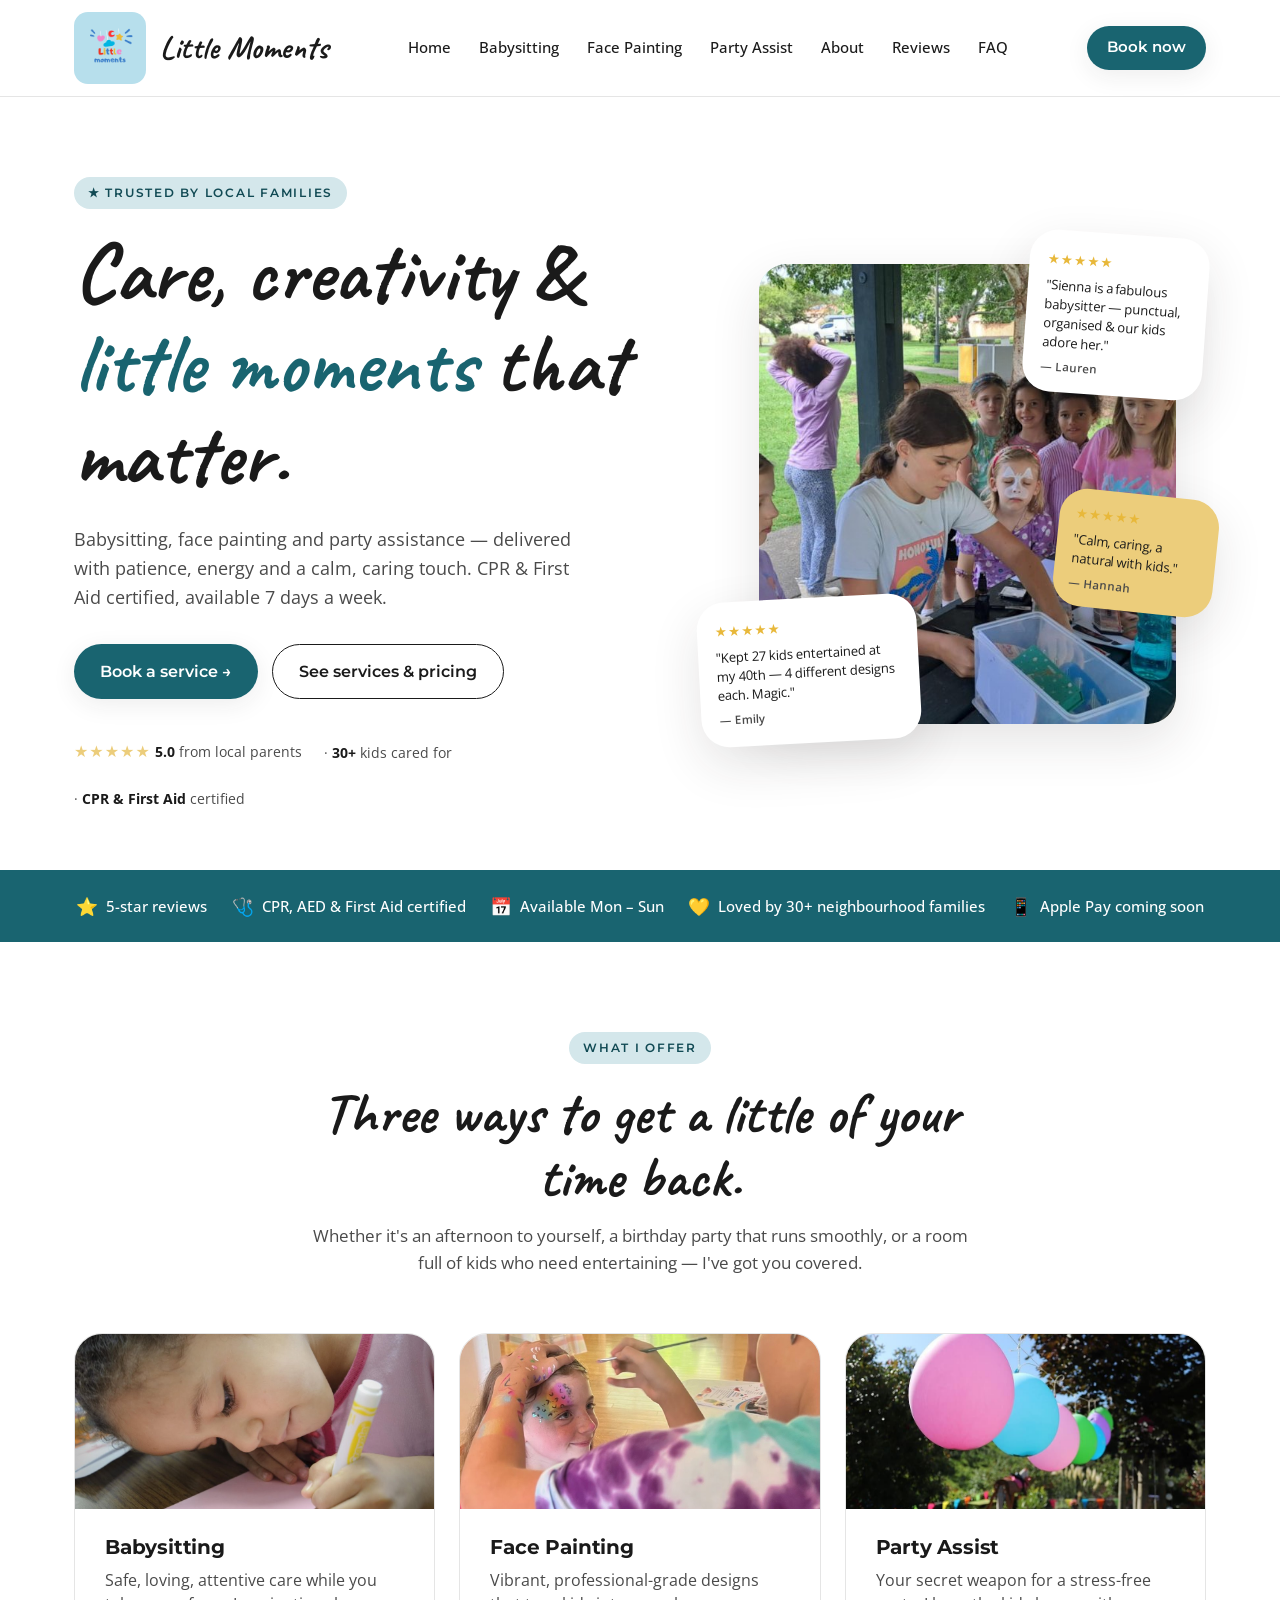
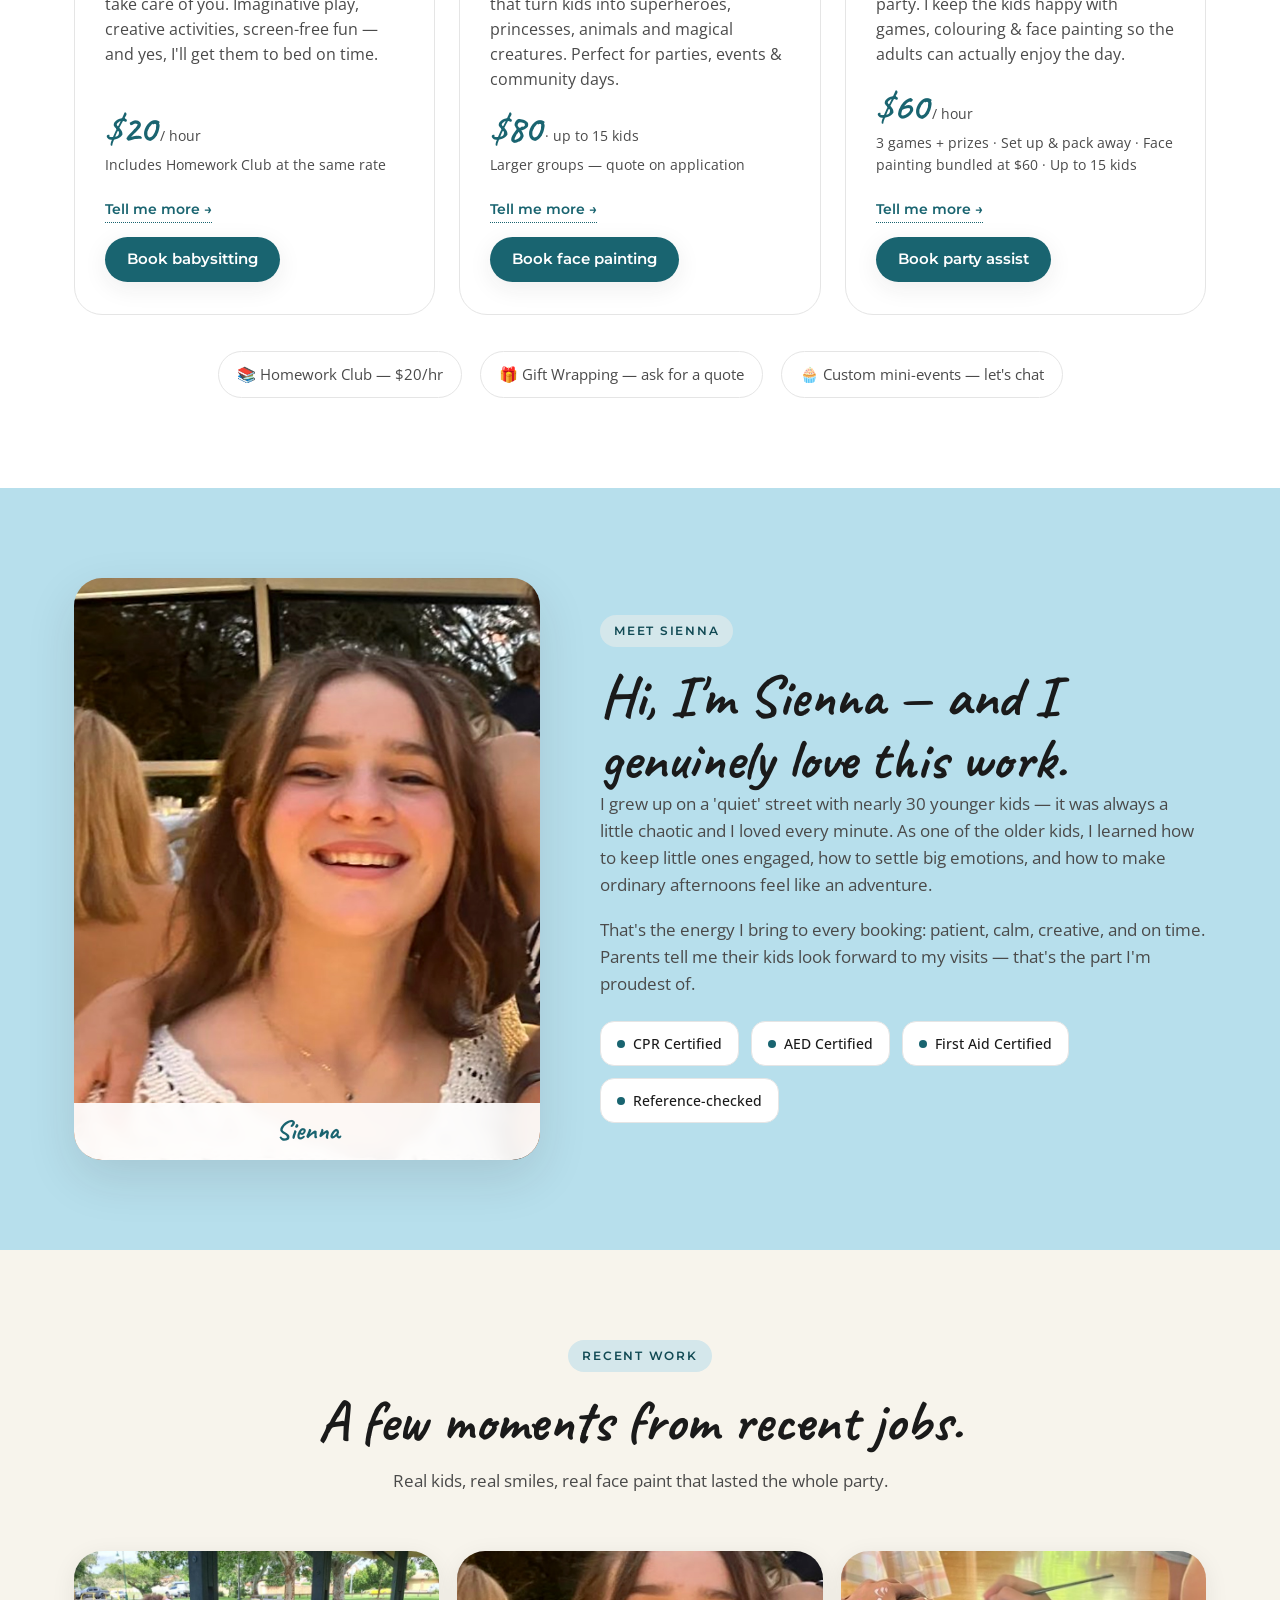
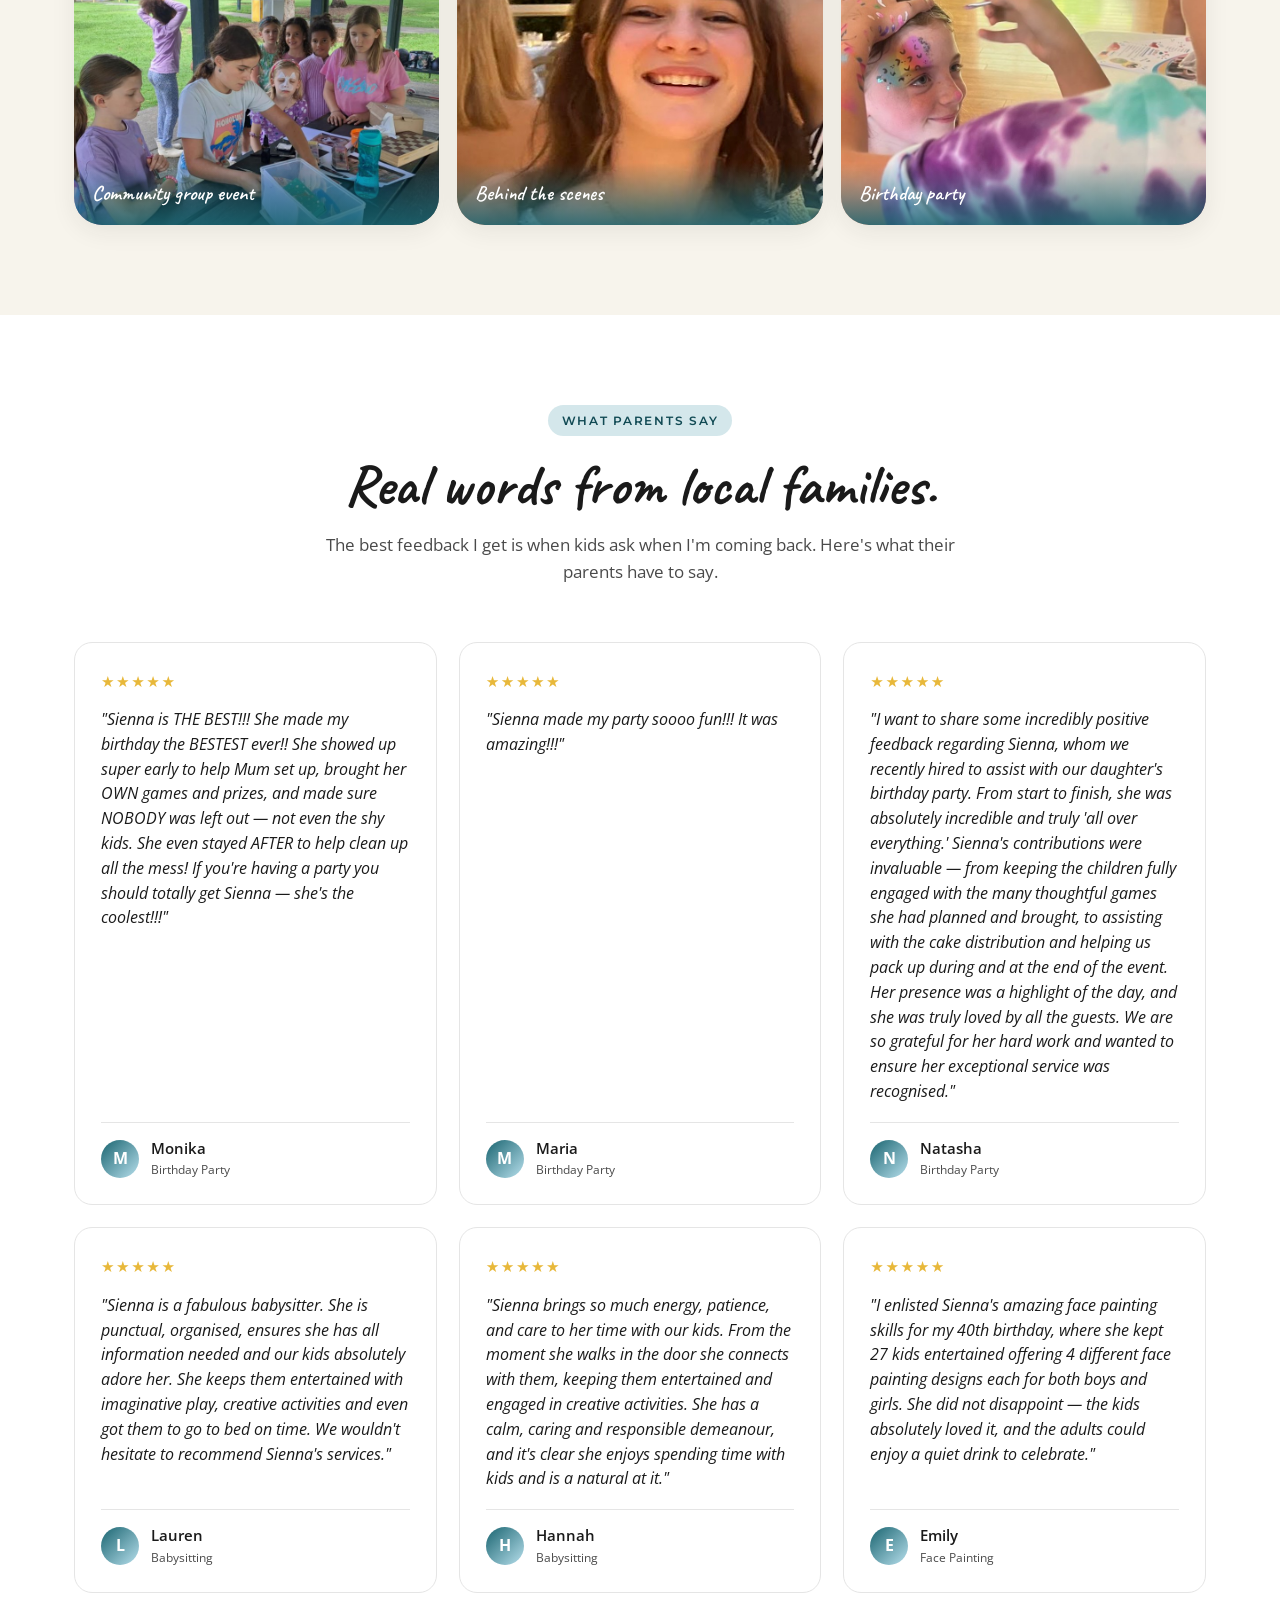
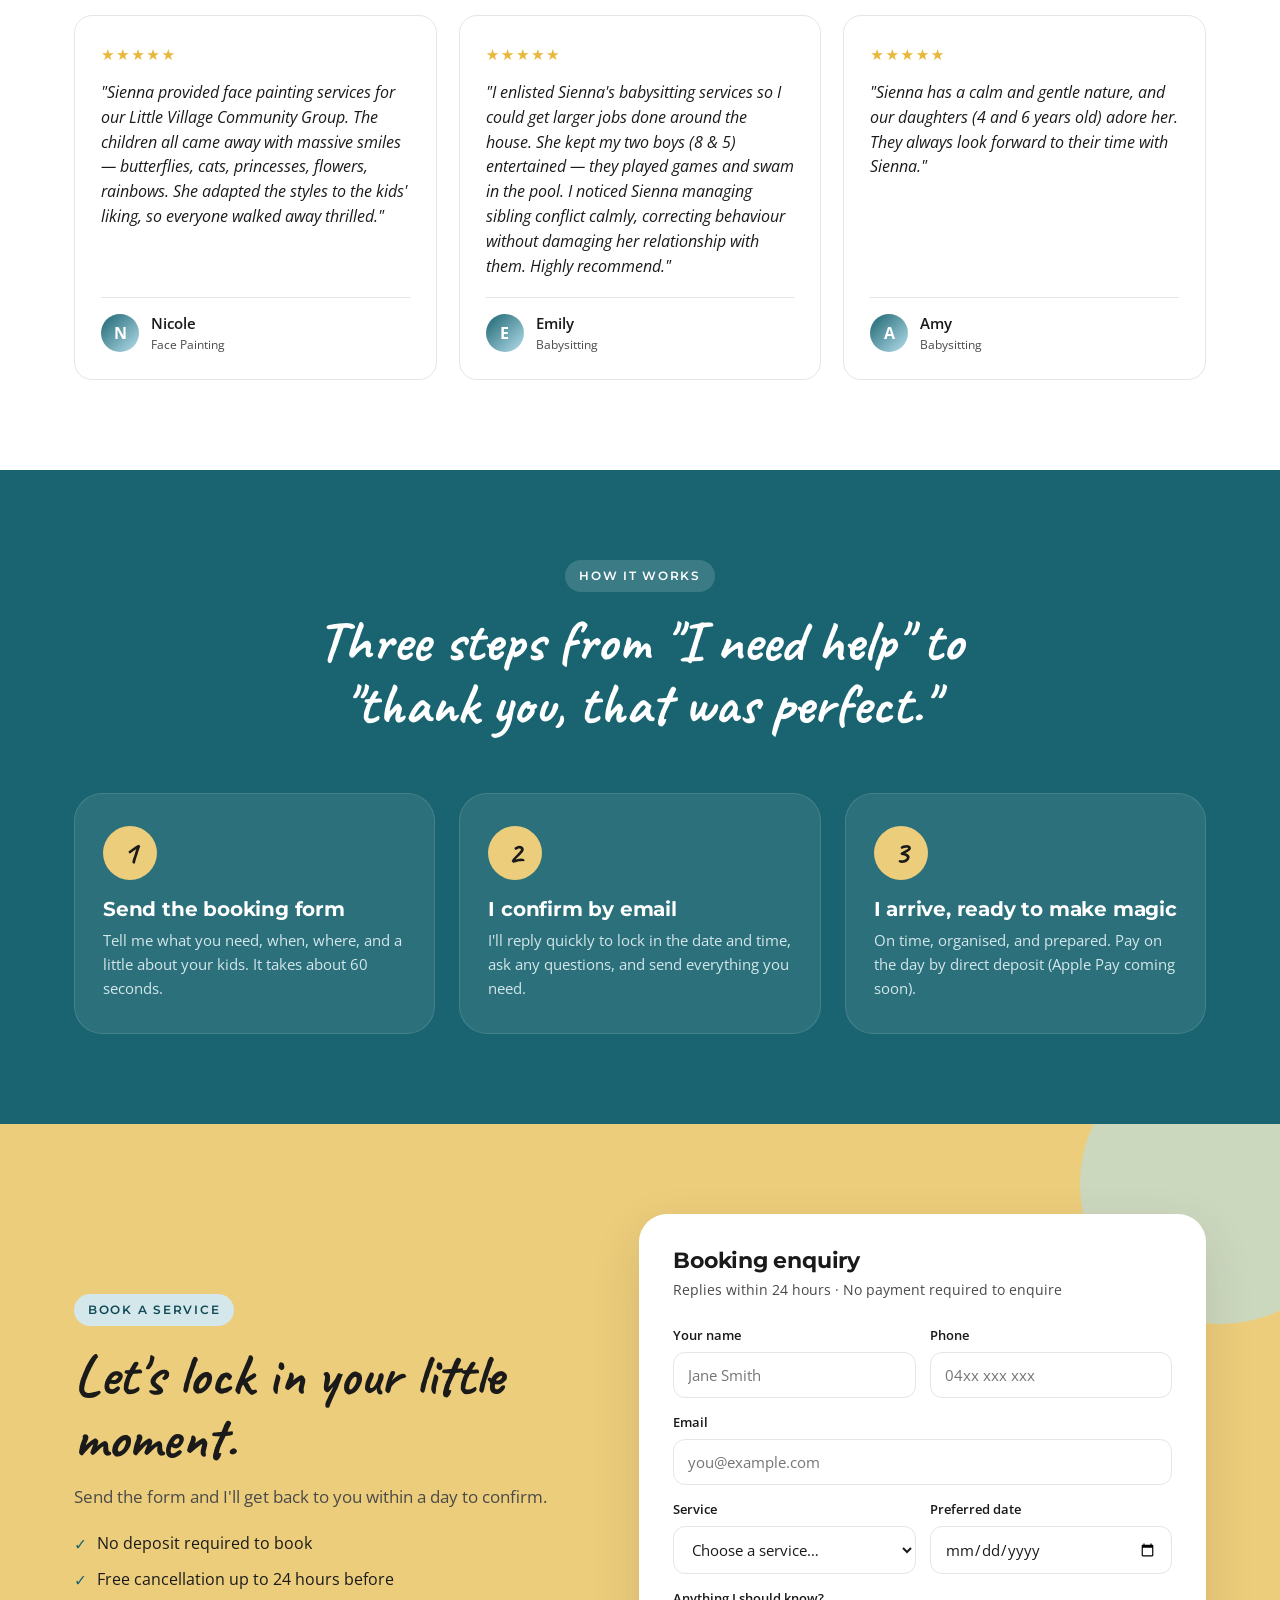
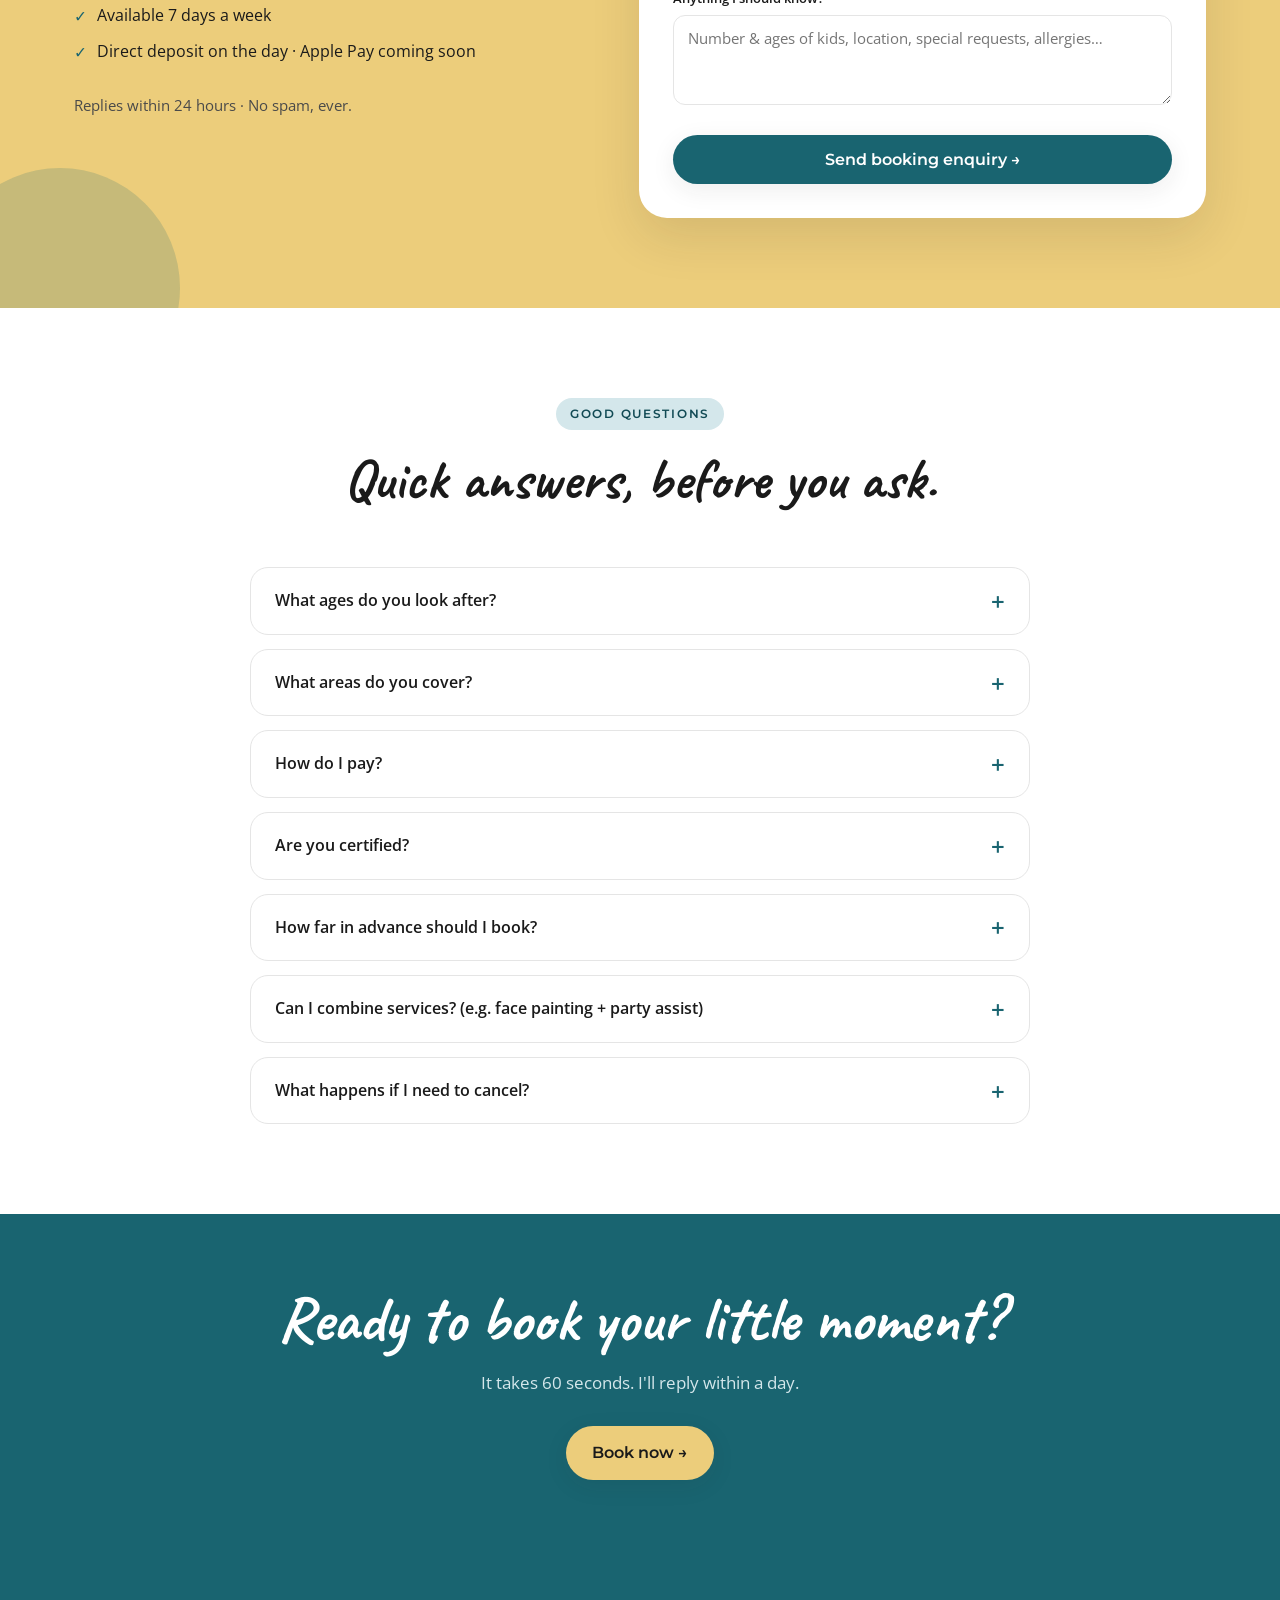
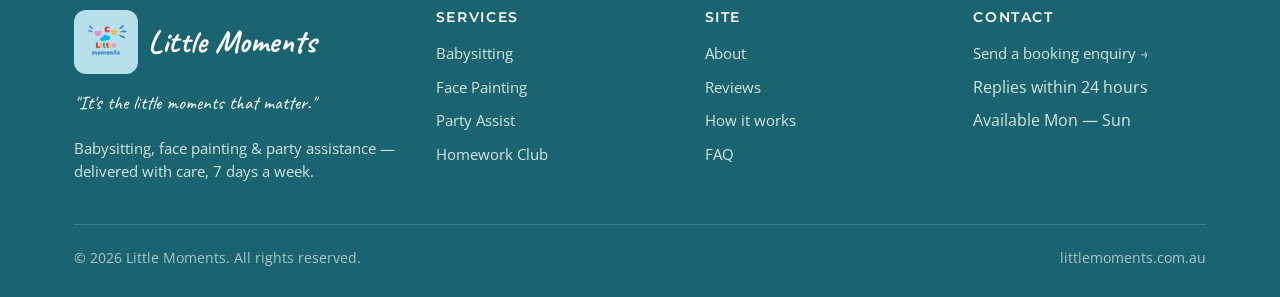
==== commit eb96ed34: "Add files via upload" ====
--- a/index.html
+++ b/index.html
@@ -210,6 +210,42 @@
     <div class="review-grid">
       <article class="review-card">
         <div class="stars">★★★★★</div>
+        <blockquote>"Sienna is THE BEST!!! She made my birthday the BESTEST ever!! She showed up super early to help Mum set up, brought her OWN games and prizes, and made sure NOBODY was left out — not even the shy kids. She even stayed AFTER to help clean up all the mess! If you're having a party you should totally get Sienna — she's the coolest!!!"</blockquote>
+        <div class="review-meta">
+          <div class="avatar">M</div>
+          <div>
+            <div class="review-name">Monika</div>
+            <div class="review-tag">Birthday Party</div>
+          </div>
+        </div>
+      </article>
+
+      <article class="review-card">
+        <div class="stars">★★★★★</div>
+        <blockquote>"Sienna made my party soooo fun!!! It was amazing!!!"</blockquote>
+        <div class="review-meta">
+          <div class="avatar">M</div>
+          <div>
+            <div class="review-name">Maria</div>
+            <div class="review-tag">Birthday Party</div>
+          </div>
+        </div>
+      </article>
+
+      <article class="review-card">
+        <div class="stars">★★★★★</div>
+        <blockquote>"I want to share some incredibly positive feedback regarding Sienna, whom we recently hired to assist with our daughter's birthday party. From start to finish, she was absolutely incredible and truly 'all over everything.' Sienna's contributions were invaluable — from keeping the children fully engaged with the many thoughtful games she had planned and brought, to assisting with the cake distribution and helping us pack up during and at the end of the event. Her presence was a highlight of the day, and she was truly loved by all the guests. We are so grateful for her hard work and wanted to ensure her exceptional service was recognised."</blockquote>
+        <div class="review-meta">
+          <div class="avatar">N</div>
+          <div>
+            <div class="review-name">Natasha</div>
+            <div class="review-tag">Birthday Party</div>
+          </div>
+        </div>
+      </article>
+
+      <article class="review-card">
+        <div class="stars">★★★★★</div>
         <blockquote>"Sienna is a fabulous babysitter. She is punctual, organised, ensures she has all information needed and our kids absolutely adore her. She keeps them entertained with imaginative play, creative activities and even got them to go to bed on time. We wouldn't hesitate to recommend Sienna's services."</blockquote>
         <div class="review-meta">
           <div class="avatar">L</div>
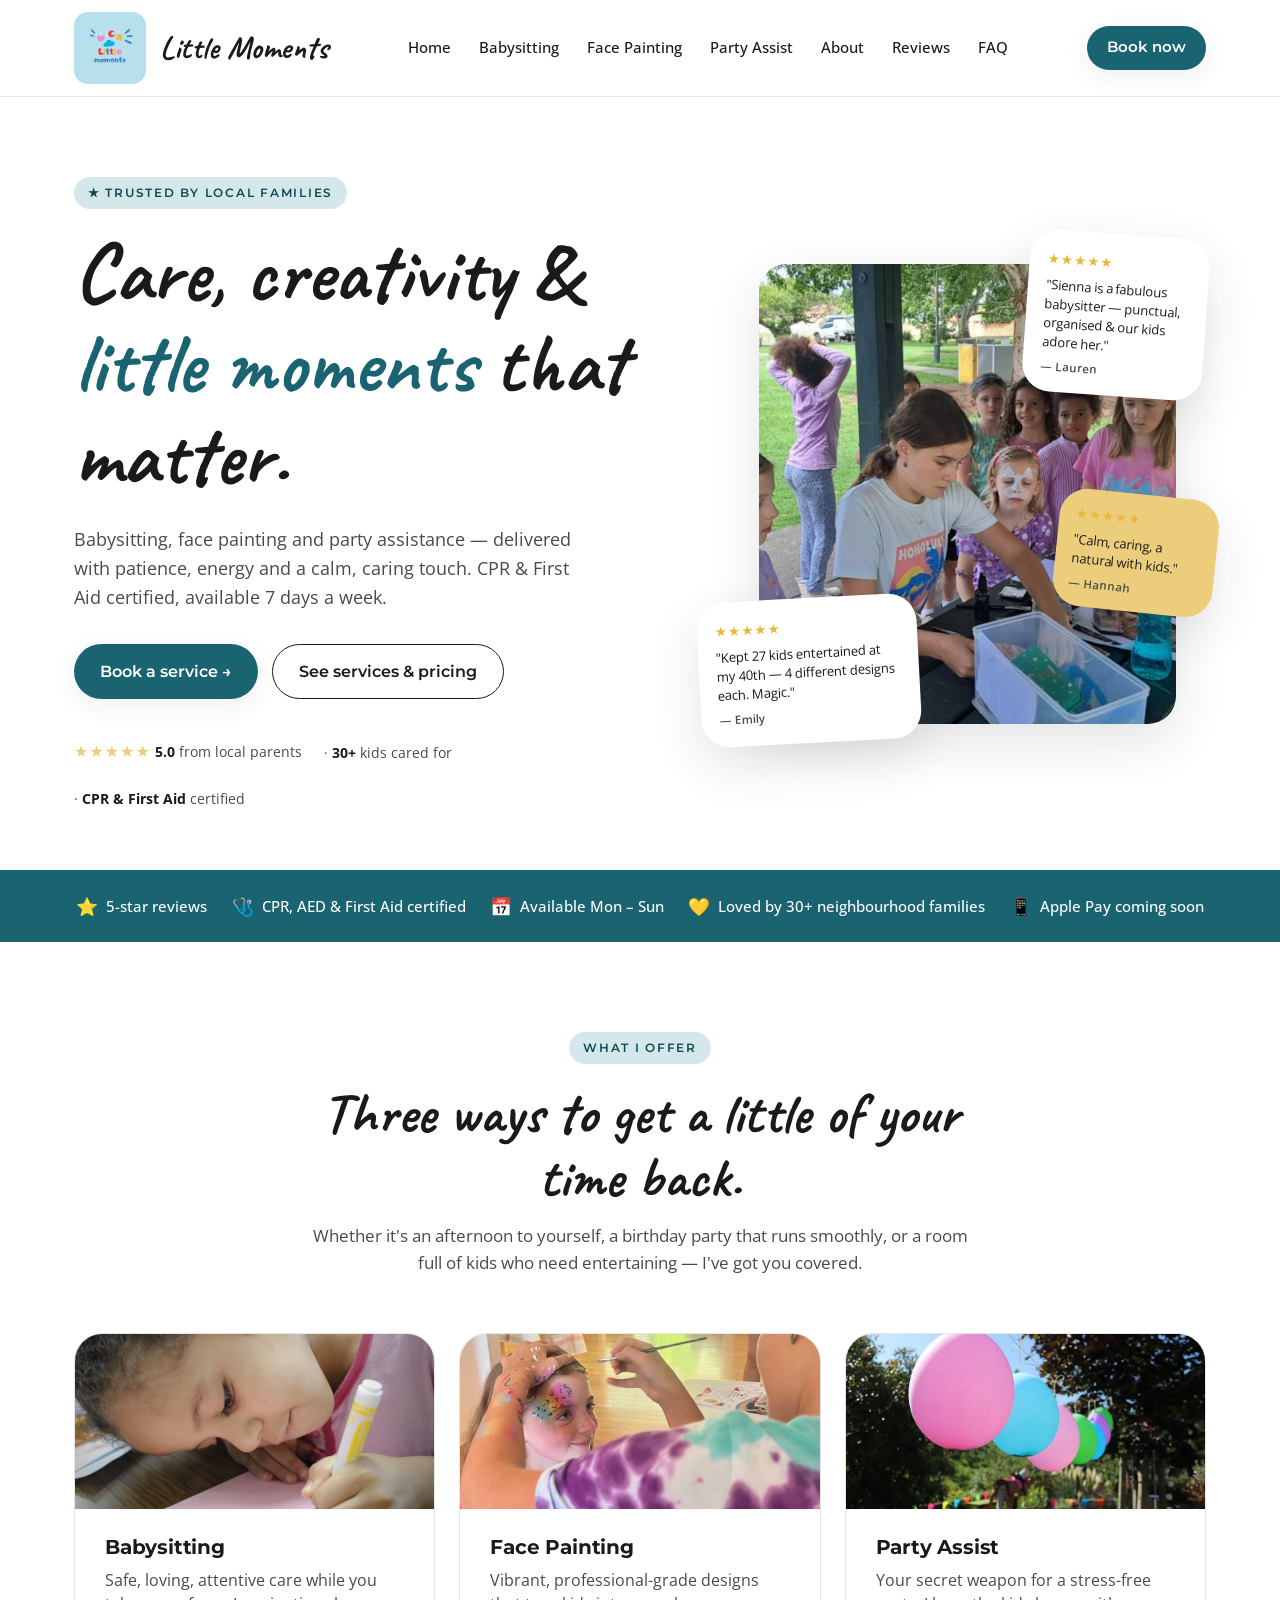
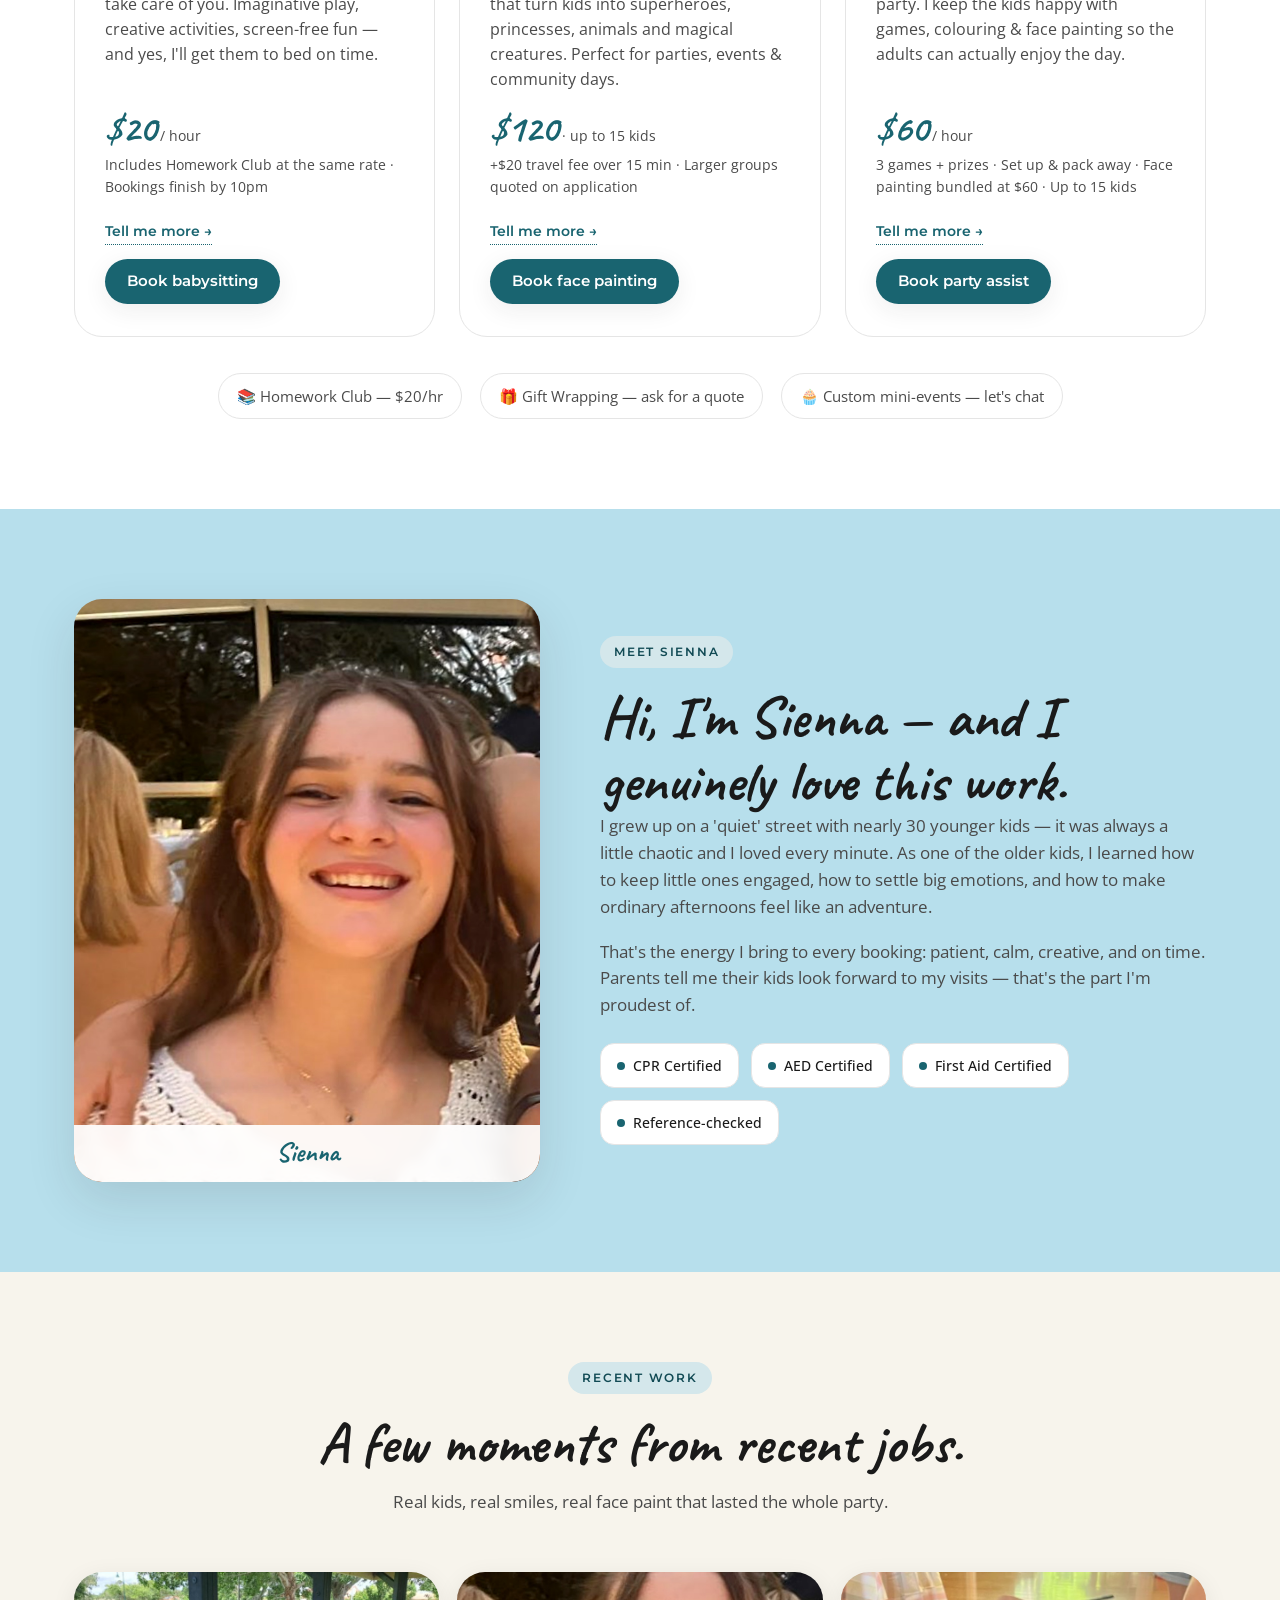
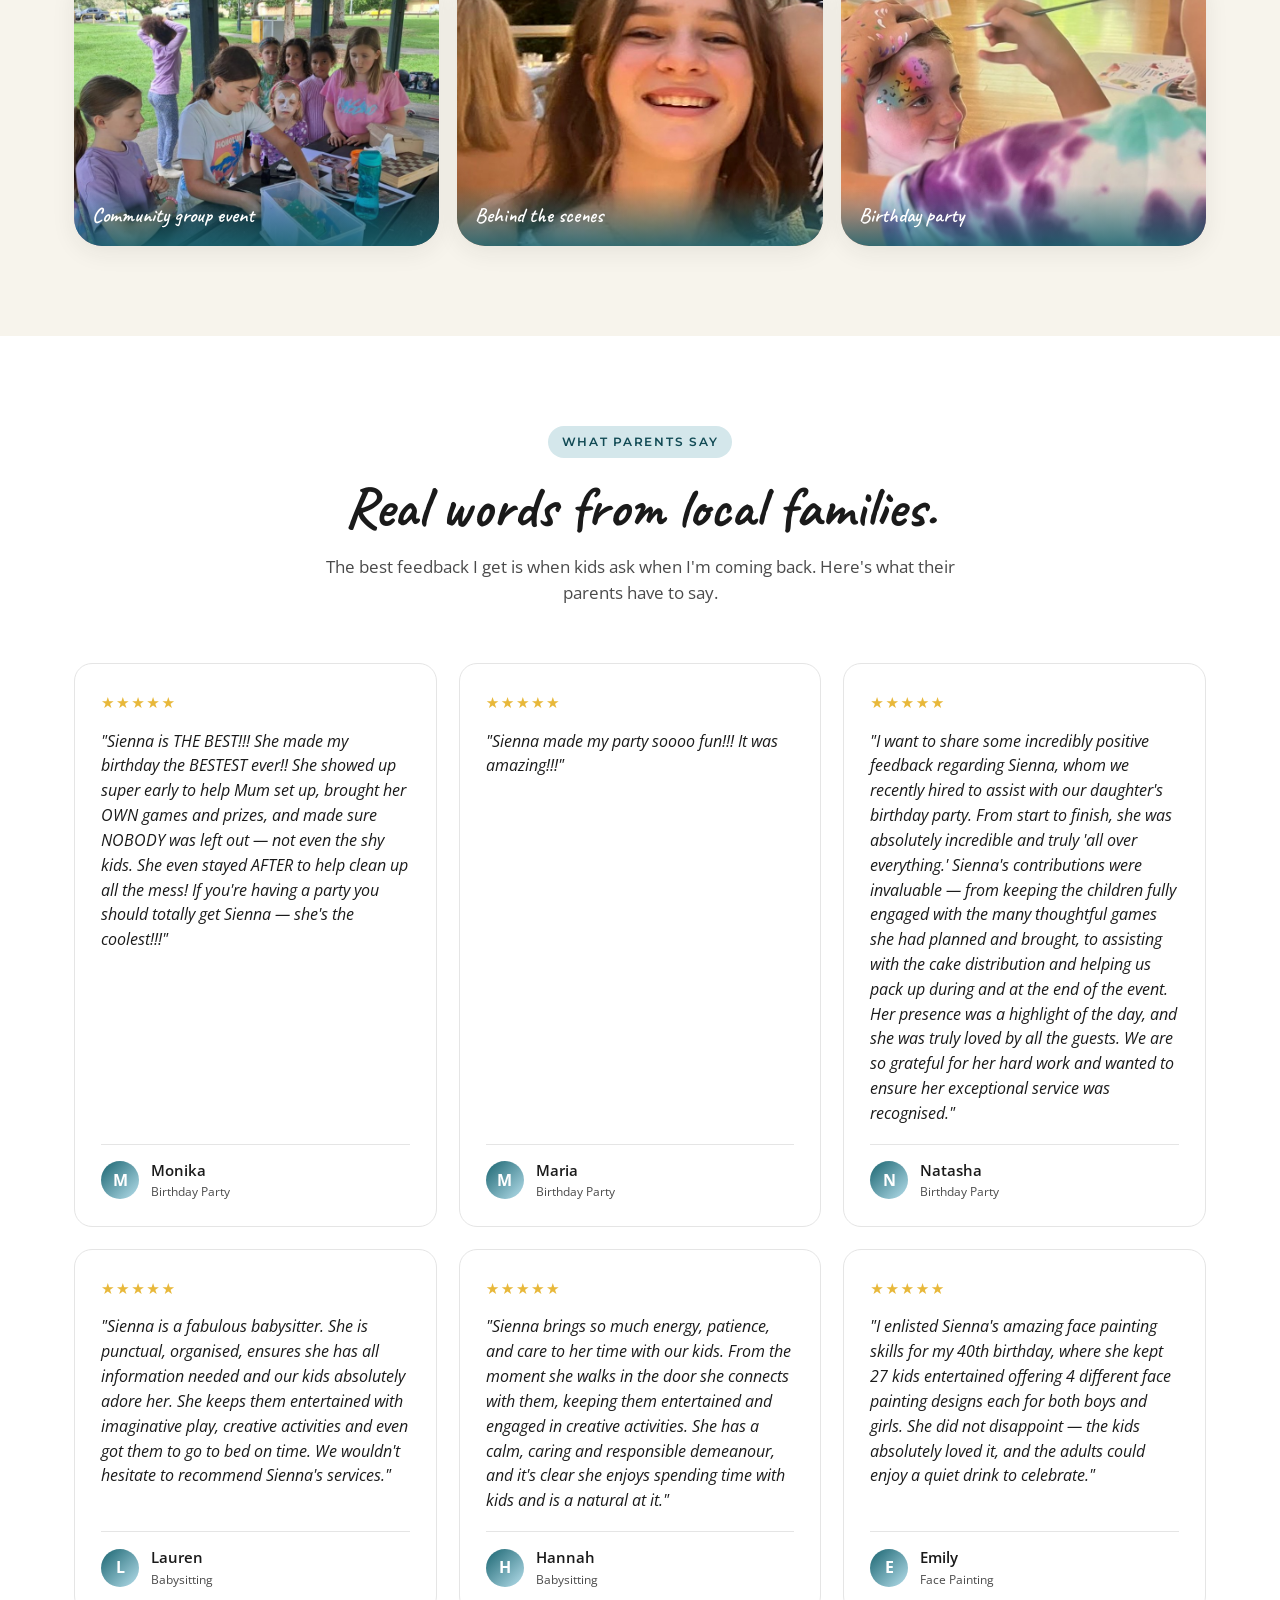
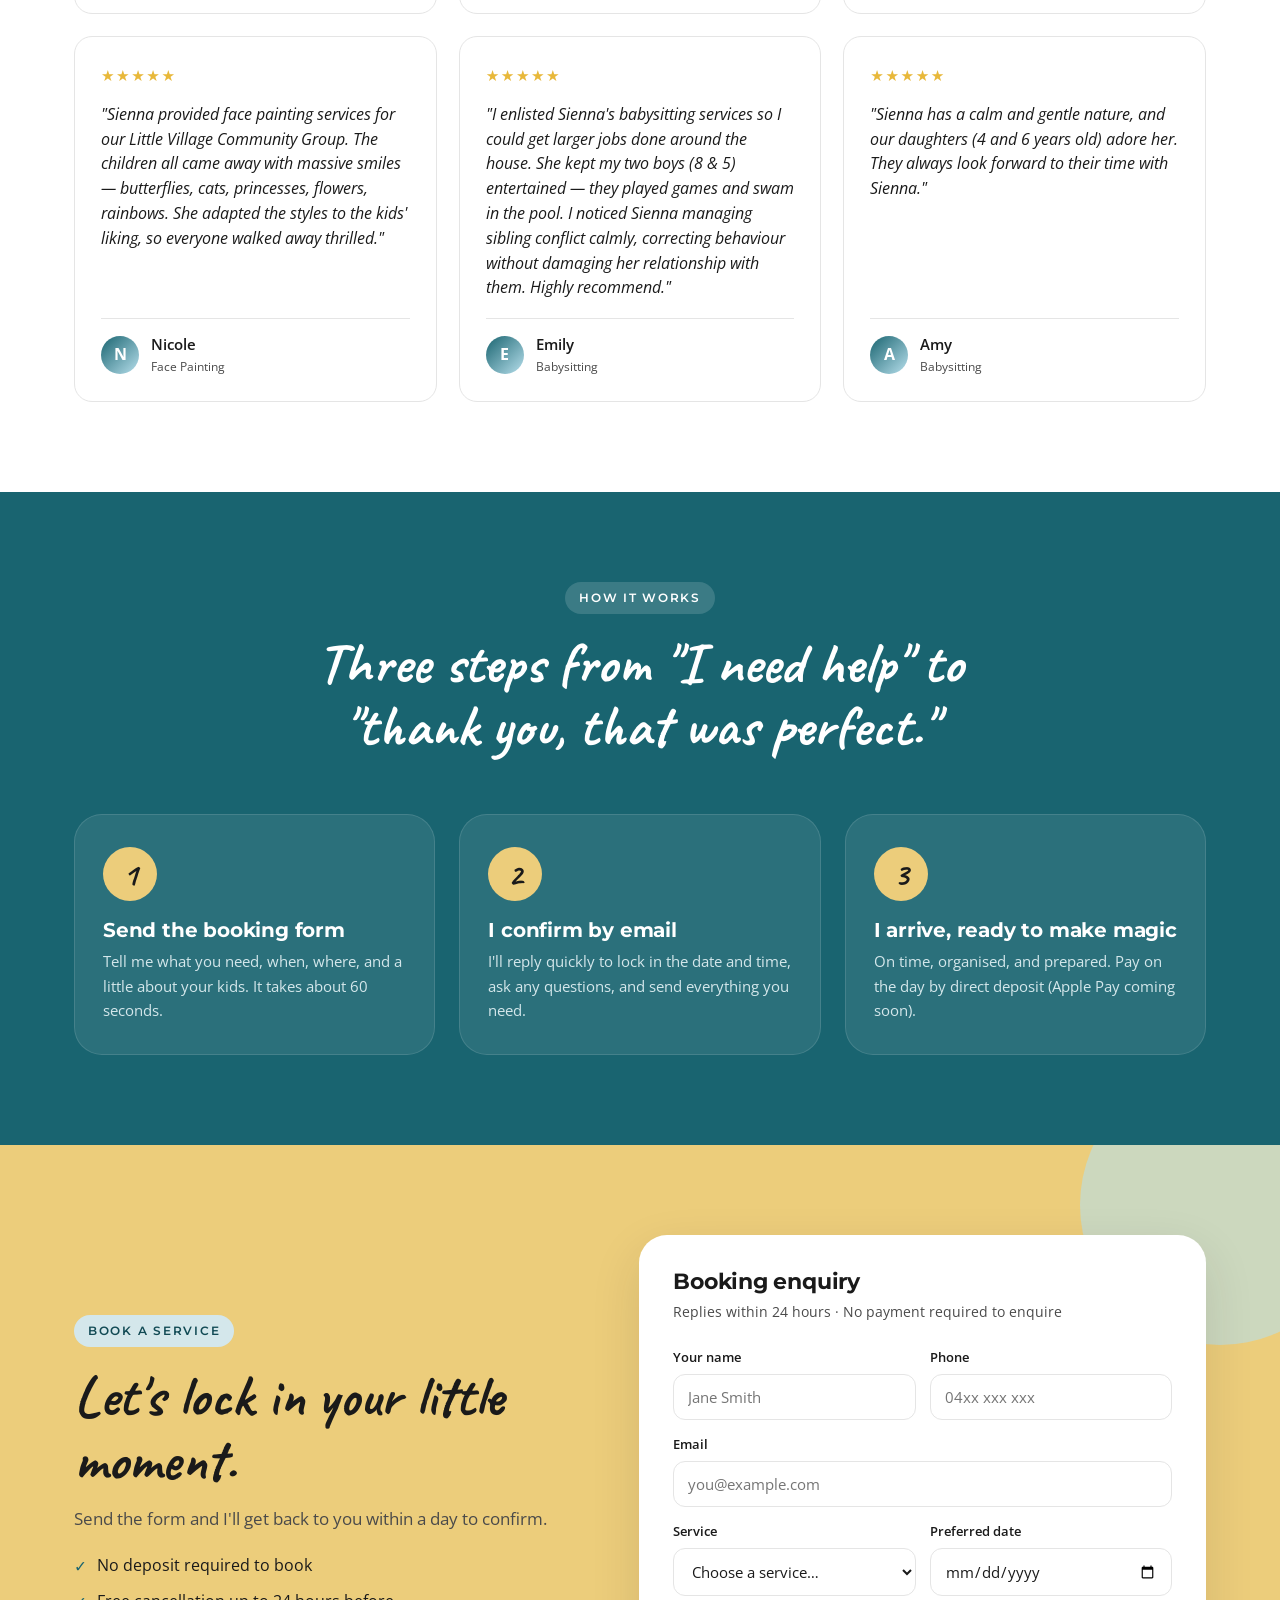
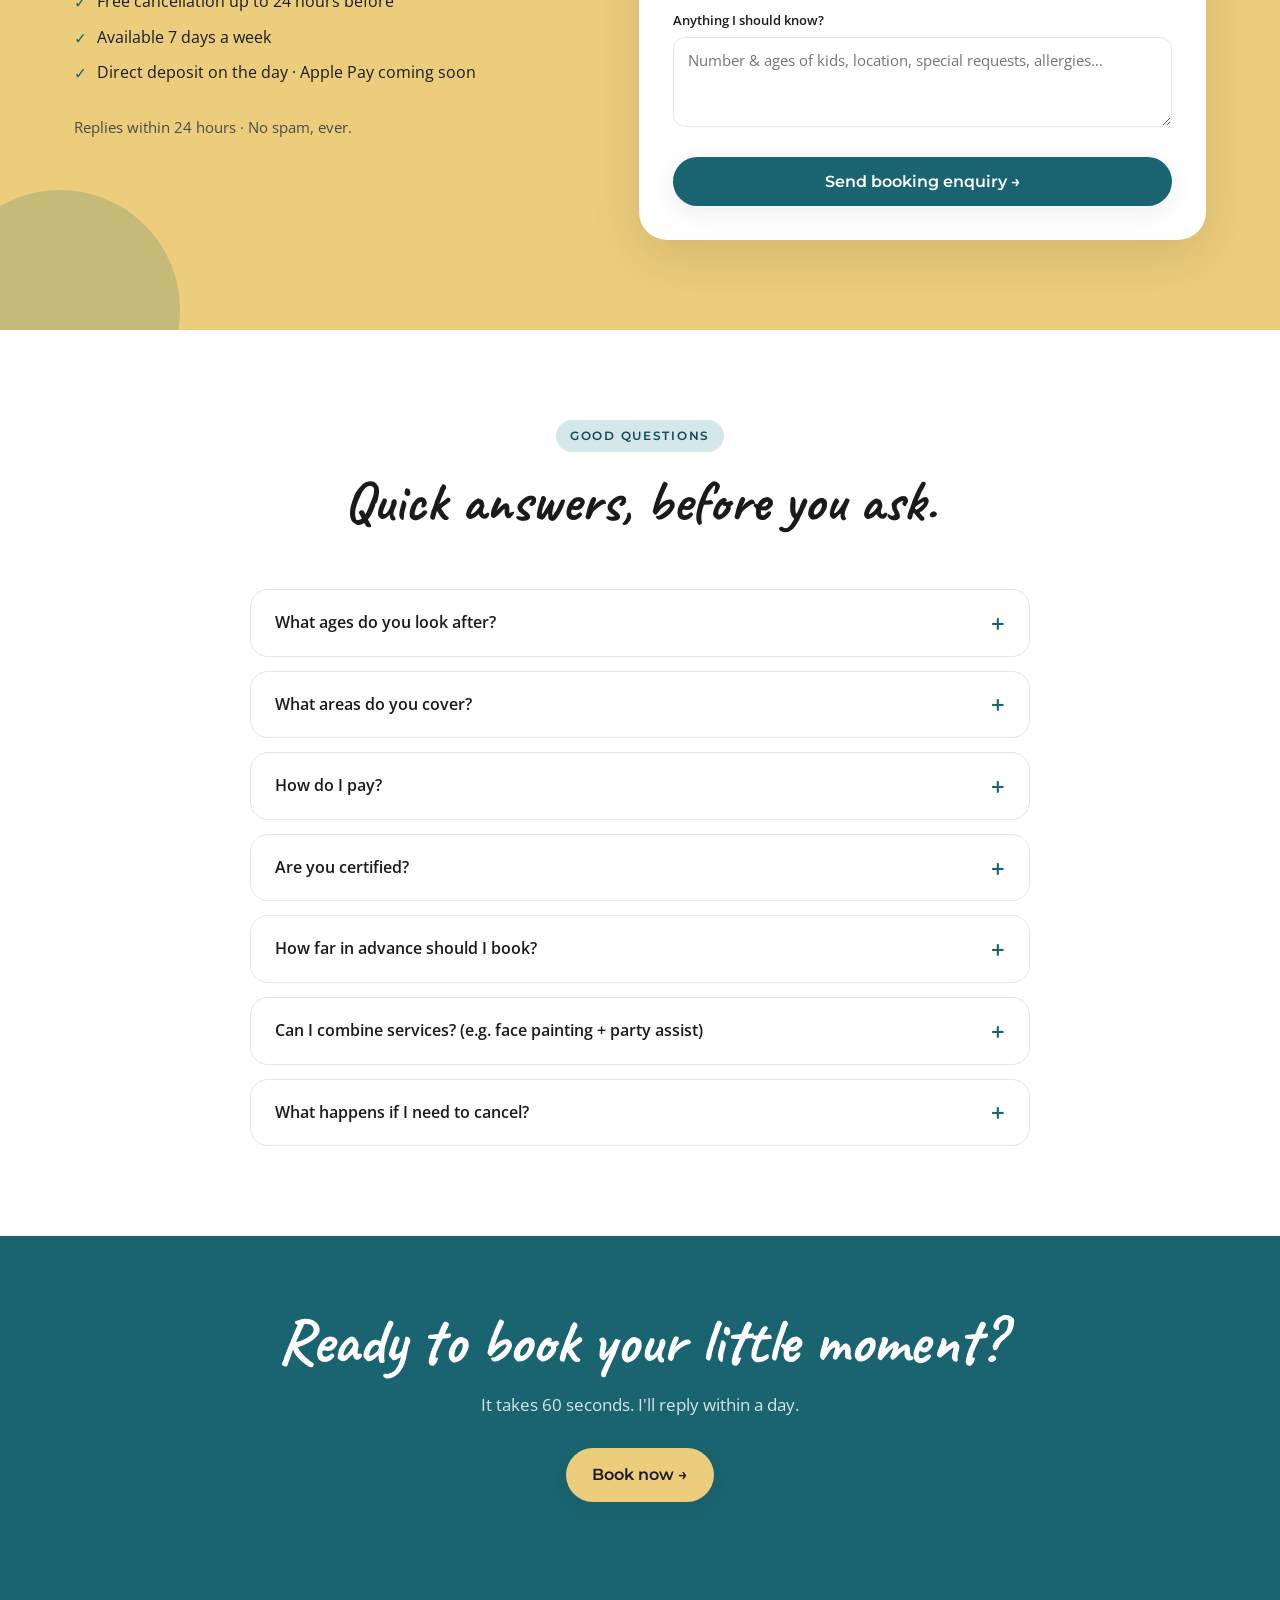
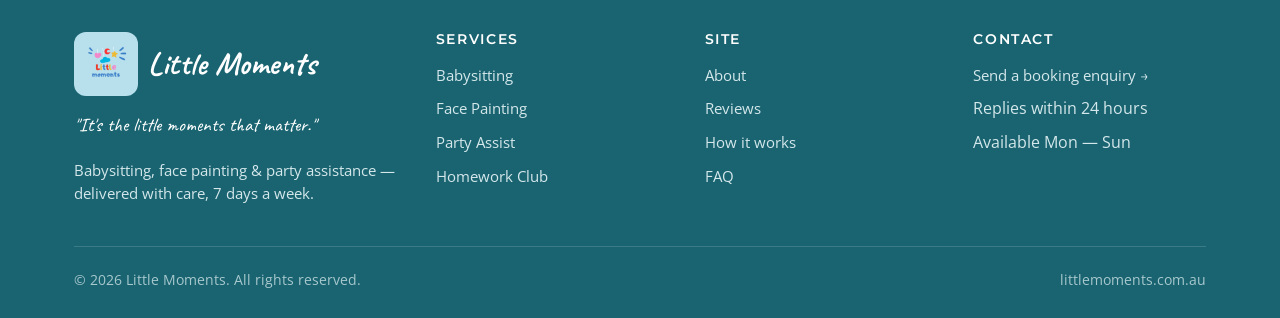
==== commit 0dec5f07: "Add files via upload" ====
--- a/index.html
+++ b/index.html
@@ -109,7 +109,7 @@
         <h3>Babysitting</h3>
         <p>Safe, loving, attentive care while you take care of you. Imaginative play, creative activities, screen-free fun — and yes, I'll get them to bed on time.</p>
         <div class="service-price">$20<small> / hour</small></div>
-        <div class="service-meta">Includes Homework Club at the same rate</div>
+        <div class="service-meta">Includes Homework Club at the same rate · Bookings finish by 10pm</div>
         <a href="babysitting.html" class="service-link">Tell me more →</a>
         <a href="#book" class="btn btn-primary">Book babysitting</a>
       </article>
@@ -122,8 +122,8 @@
         <div class="service-icon">🎨</div>
         <h3>Face Painting</h3>
         <p>Vibrant, professional-grade designs that turn kids into superheroes, princesses, animals and magical creatures. Perfect for parties, events &amp; community days.</p>
-        <div class="service-price">$80<small> · up to 15 kids</small></div>
-        <div class="service-meta">Larger groups — quote on application</div>
+        <div class="service-price">$120<small> · up to 15 kids</small></div>
+        <div class="service-meta">+$20 travel fee over 15 min · Larger groups quoted on application</div>
         <a href="face-painting.html" class="service-link">Tell me more →</a>
         <a href="#book" class="btn btn-primary">Book face painting</a>
       </article>
@@ -396,7 +396,7 @@
               <option value="">Choose a service…</option>
               <option>Babysitting ($20/hr)</option>
               <option>Homework Club ($20/hr)</option>
-              <option>Face Painting (from $80)</option>
+              <option>Face Painting (from $120)</option>
               <option>Party Assist ($60/hr)</option>
               <option>Gift Wrapping</option>
               <option>Something else</option>
--- a/styles.css
+++ b/styles.css
@@ -552,3 +552,24 @@
 }
 .cta-banner h2{color:#fff;margin-bottom:14px;font-size:clamp(2.2rem,4.5vw,3.4rem)}
 .cta-banner p{color:#D4E7EB;font-size:1.05rem;margin-bottom:26px}
+
+/* ---------- Photo gallery (face painting page) ---------- */
+.gallery{background:var(--cream-deep)}
+.gallery-grid{
+  display:grid;grid-template-columns:repeat(3,1fr);gap:16px;
+}
+.gallery-item{
+  border-radius:var(--radius);overflow:hidden;
+  aspect-ratio:1/1;
+  box-shadow:var(--shadow-sm);
+  transition:transform .25s ease, box-shadow .25s ease;
+  background:var(--sky-soft);
+}
+.gallery-item:hover{transform:translateY(-3px);box-shadow:var(--shadow-md)}
+.gallery-item img{width:100%;height:100%;object-fit:cover;display:block}
+@media (max-width:880px){
+  .gallery-grid{grid-template-columns:repeat(2,1fr);gap:10px}
+}
+@media (max-width:500px){
+  .gallery-grid{grid-template-columns:1fr}
+}
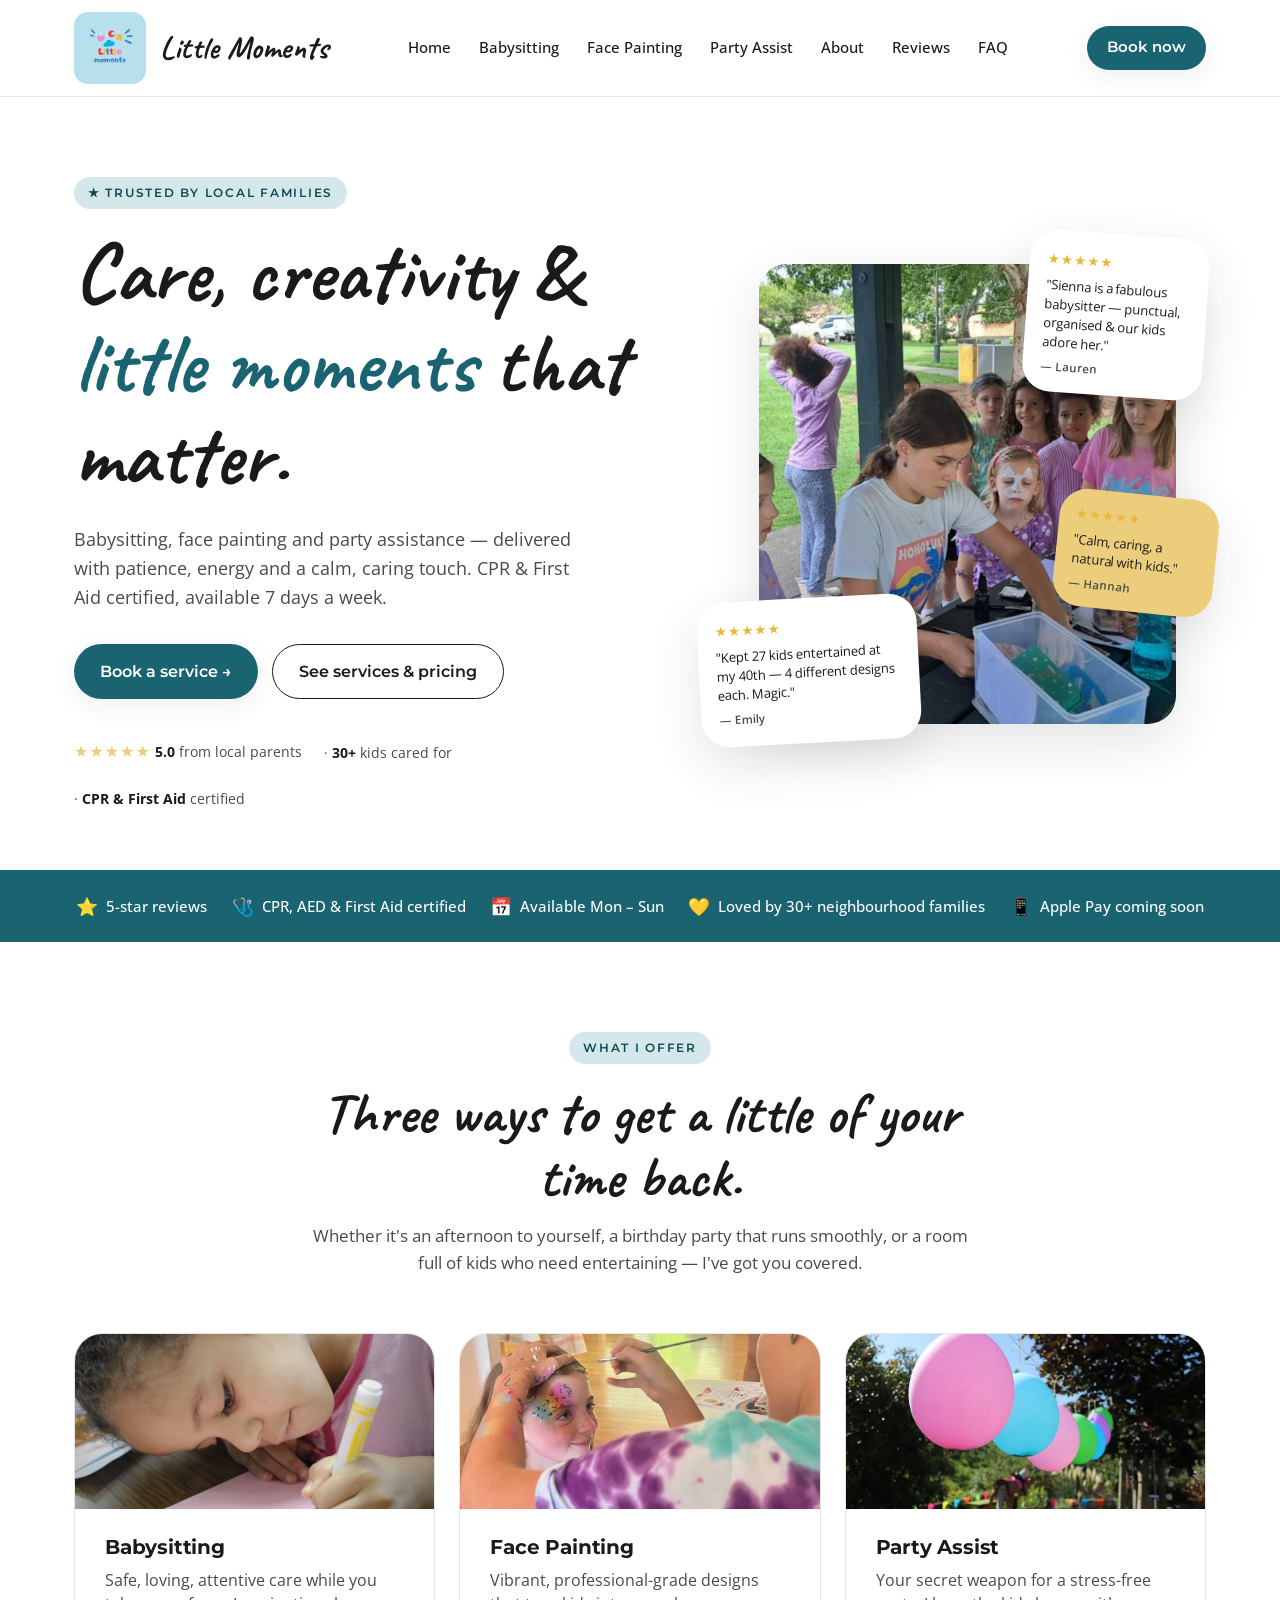
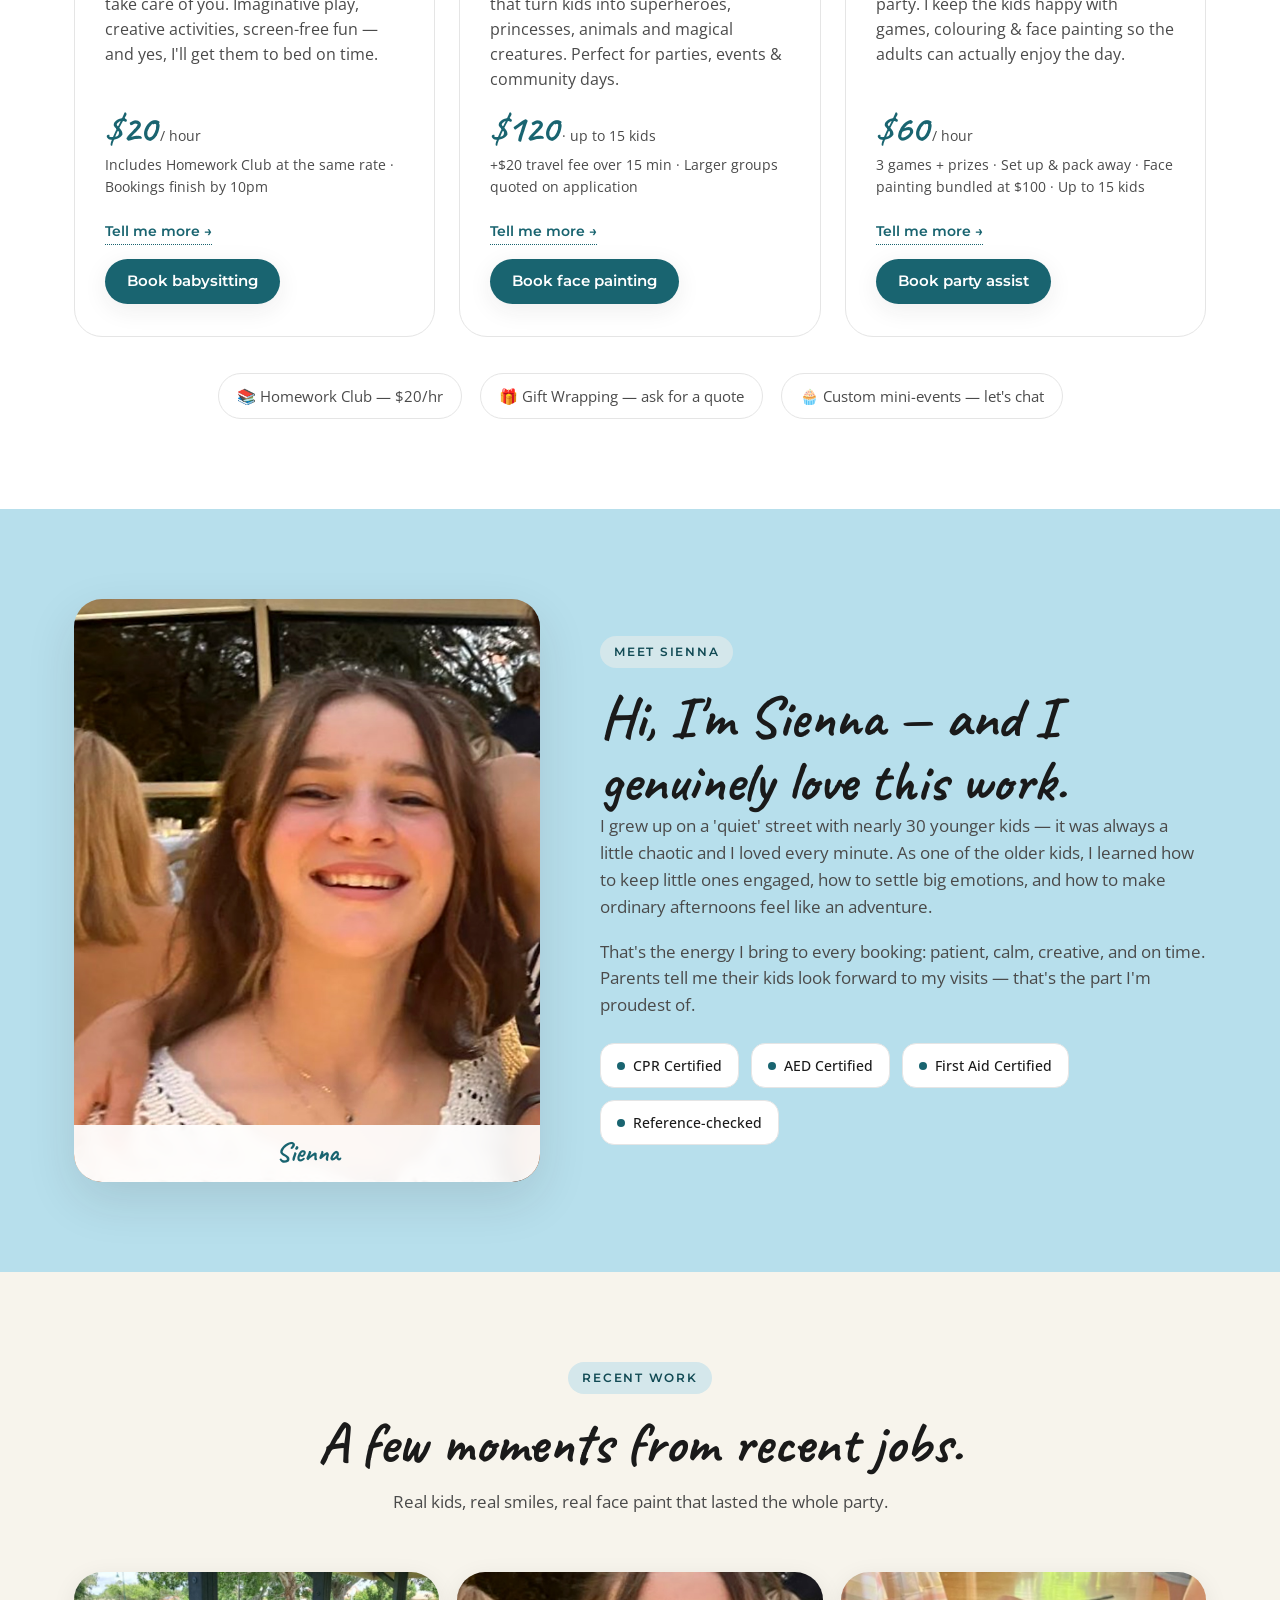
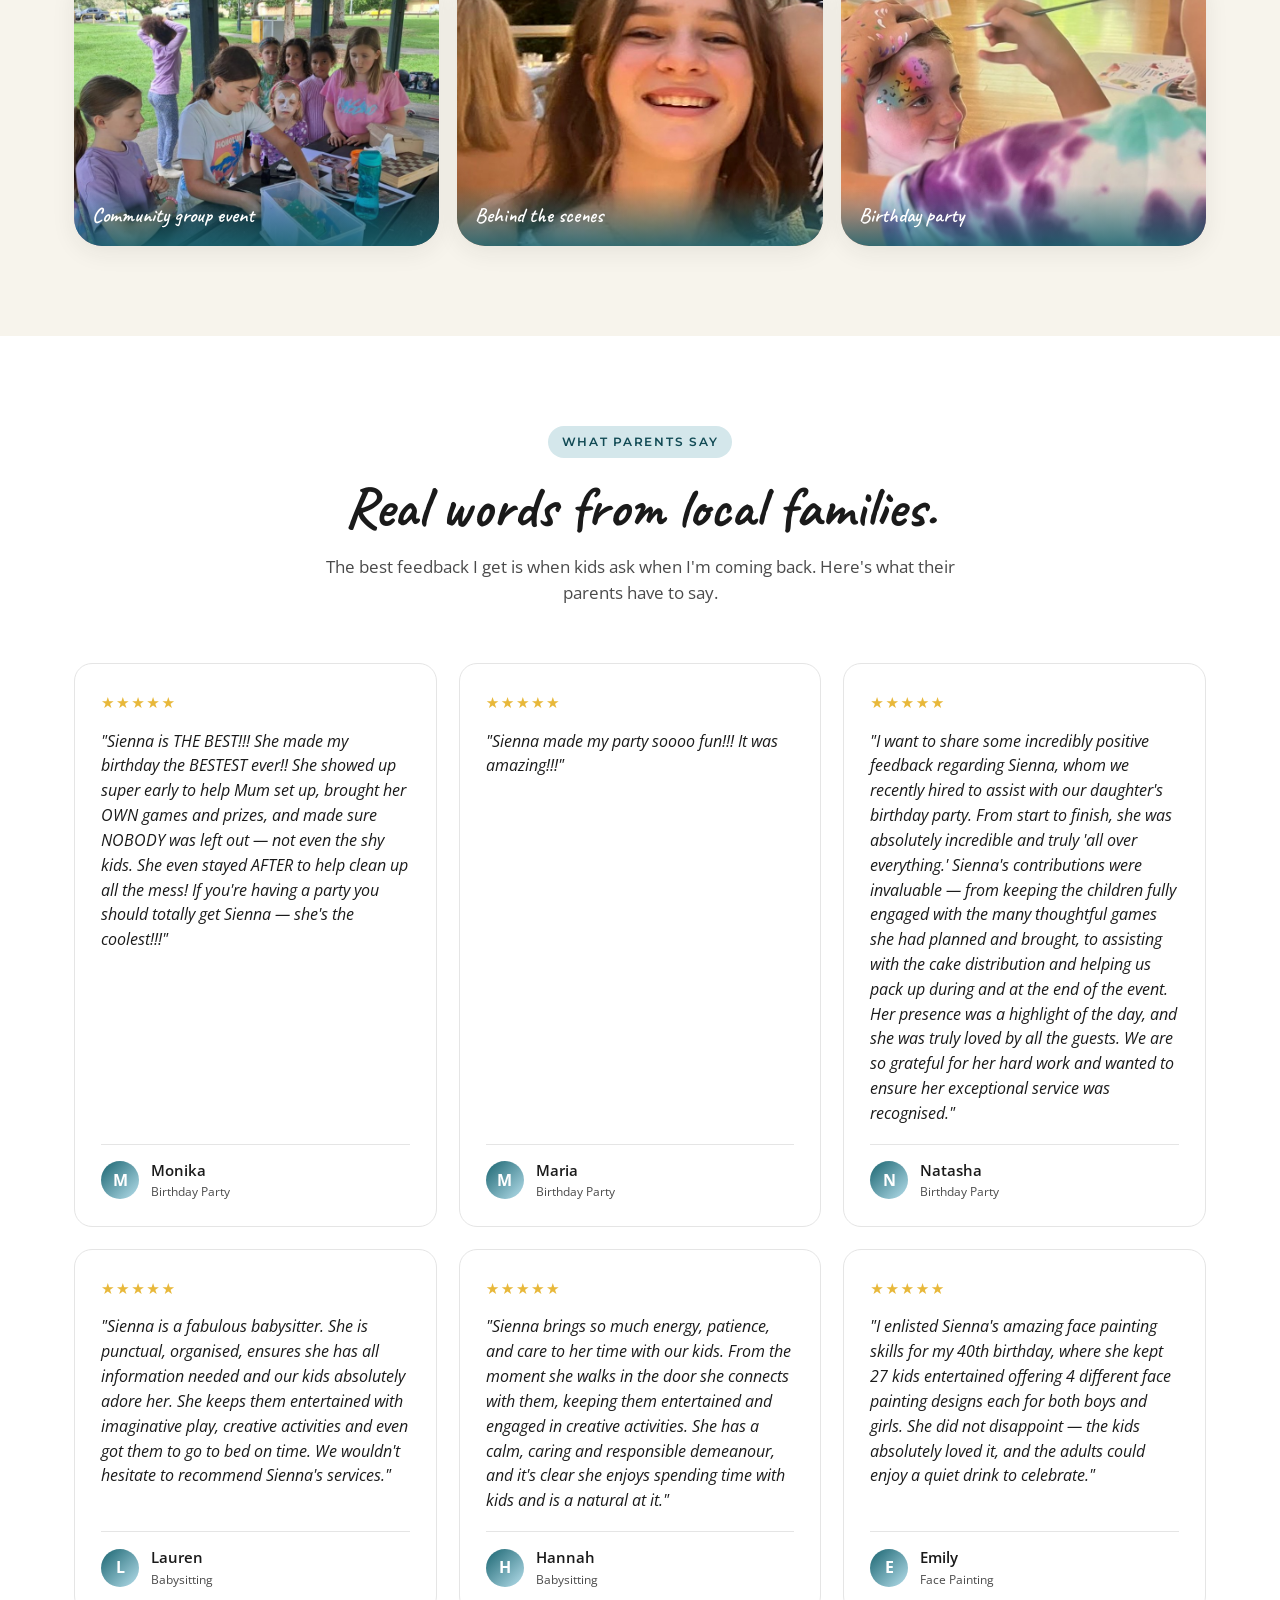
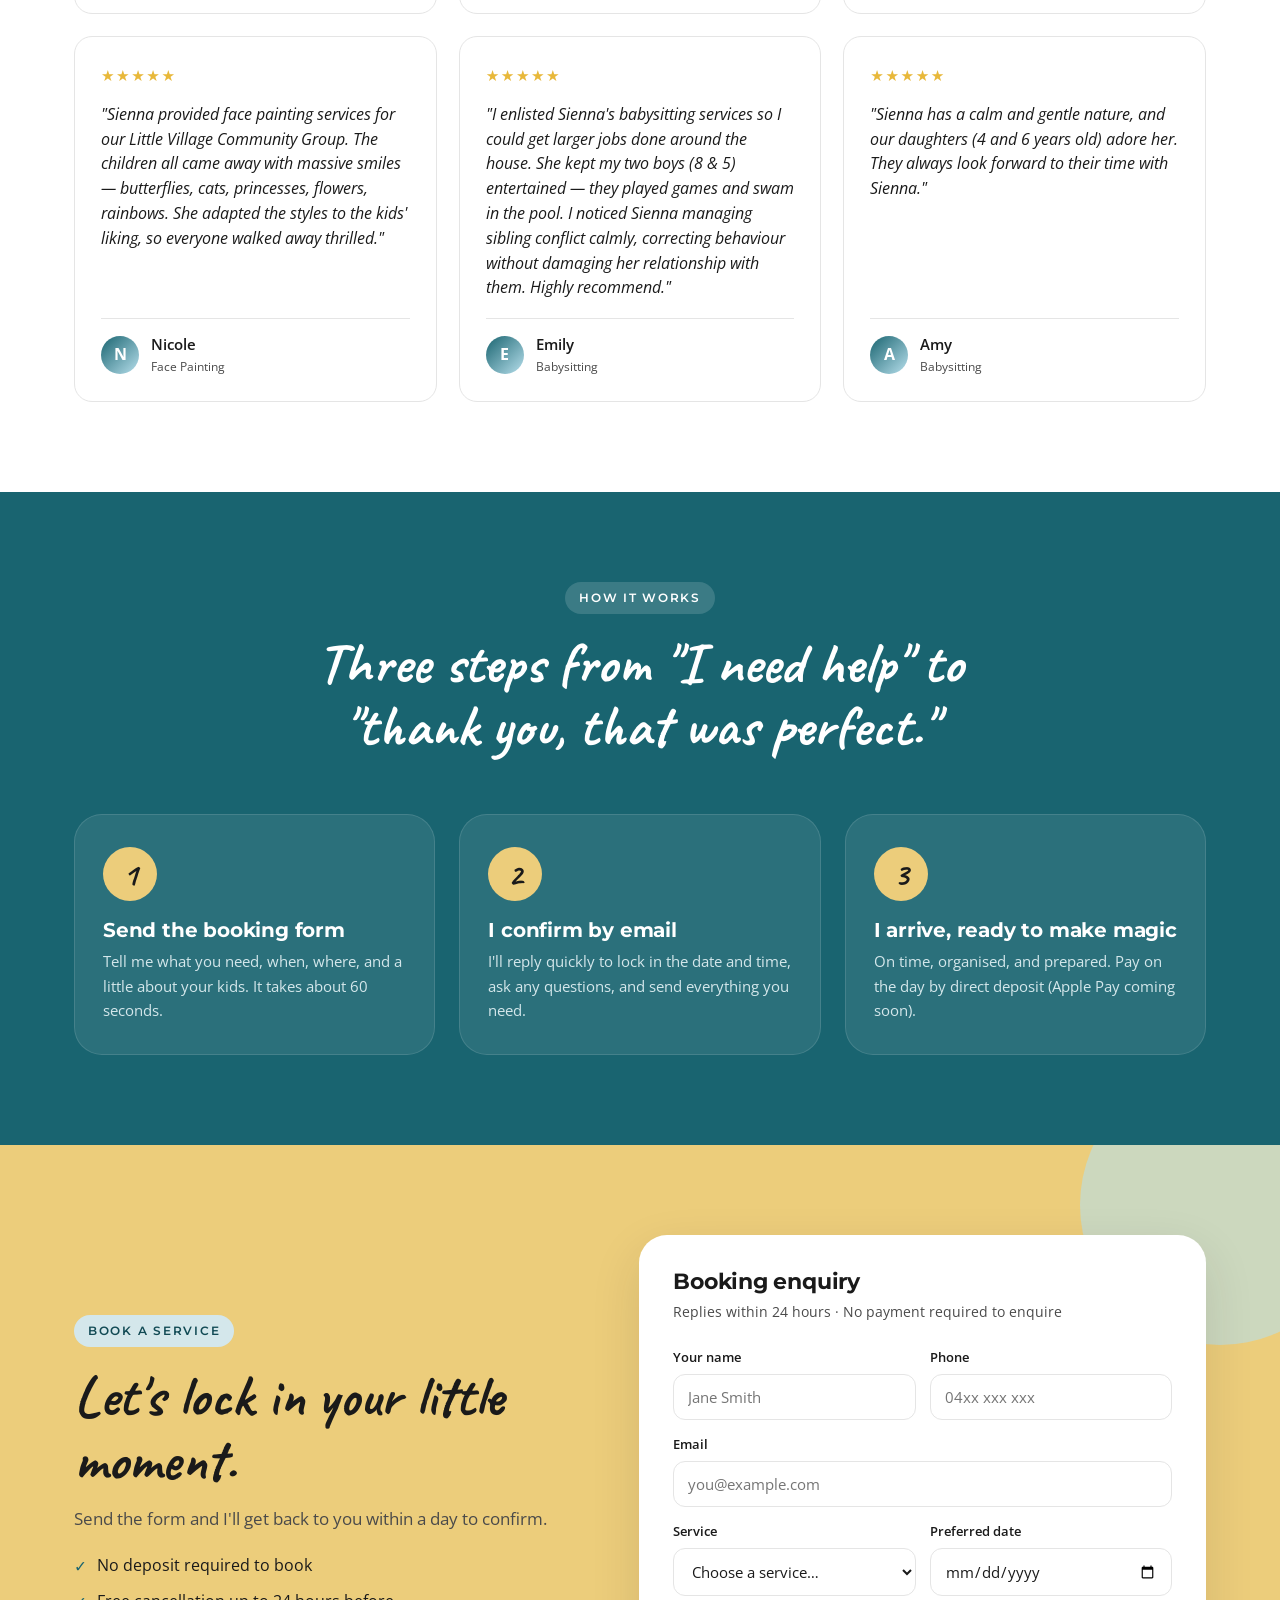
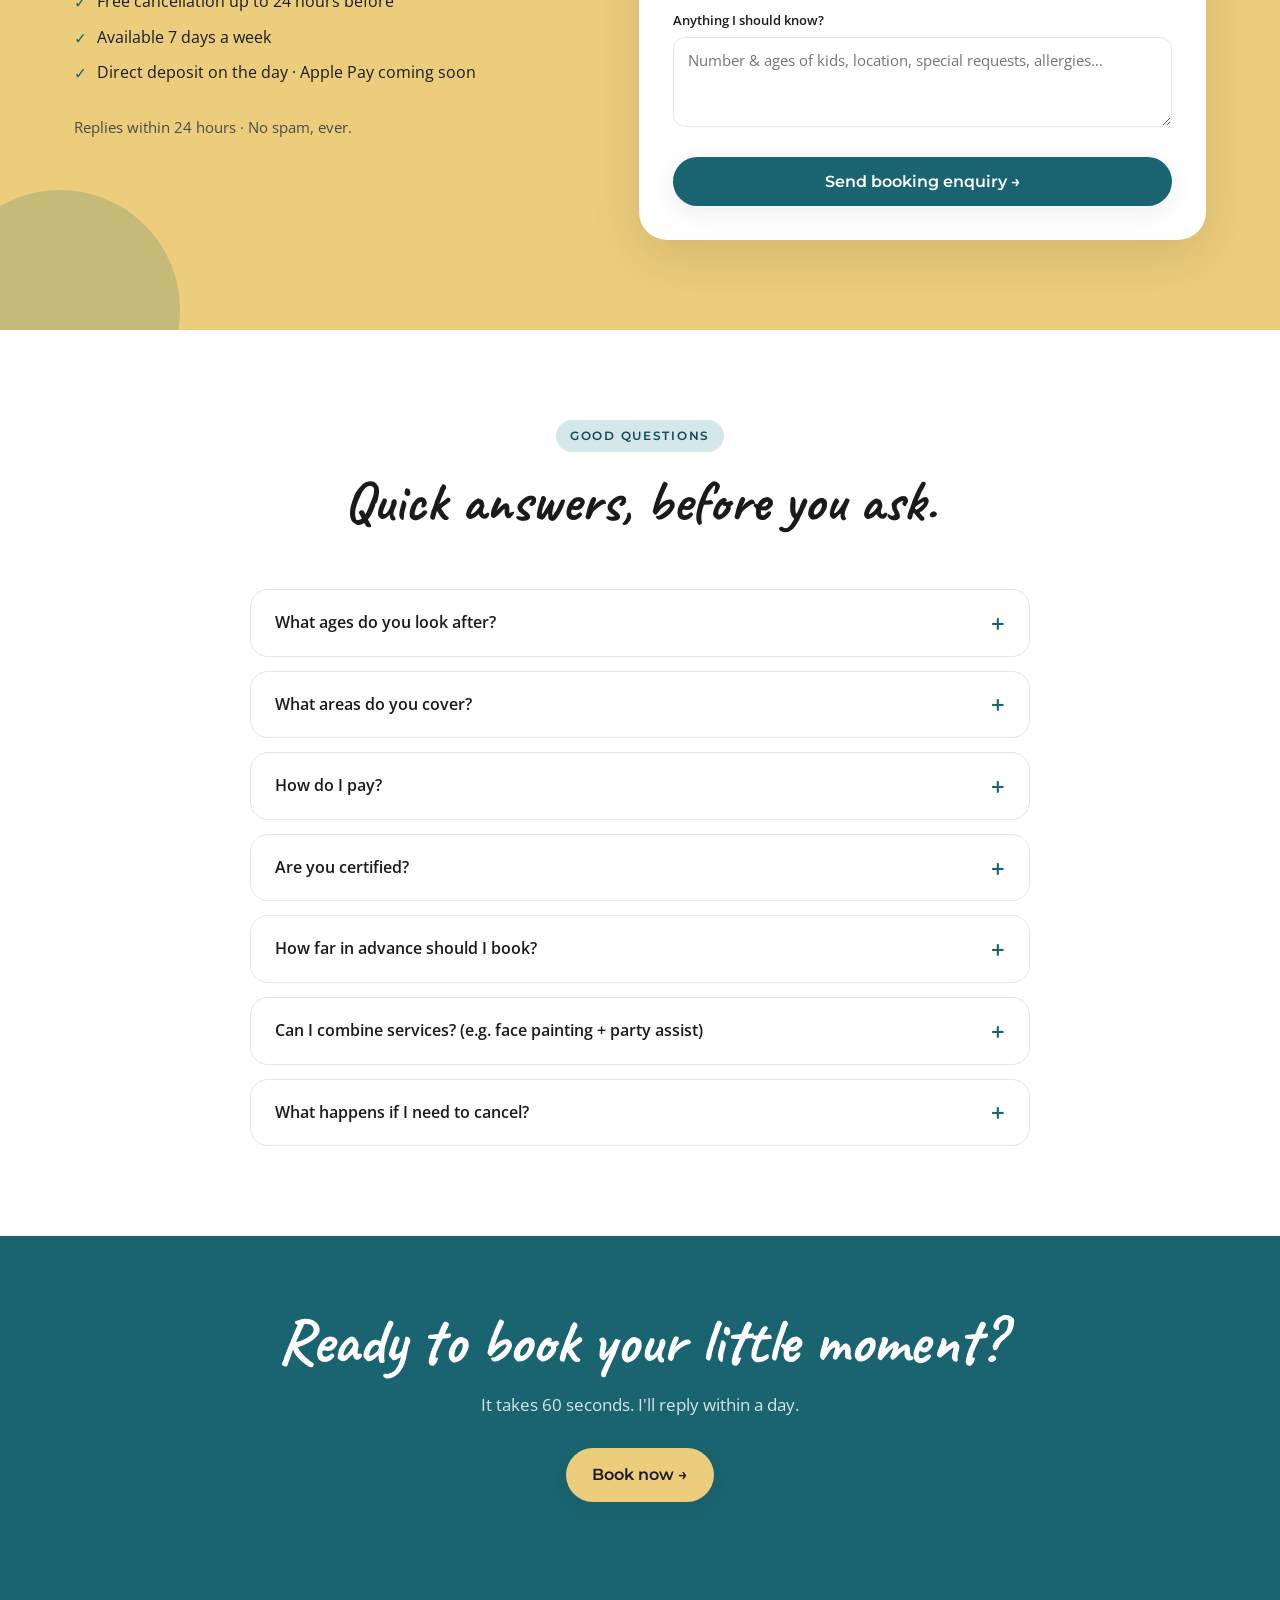
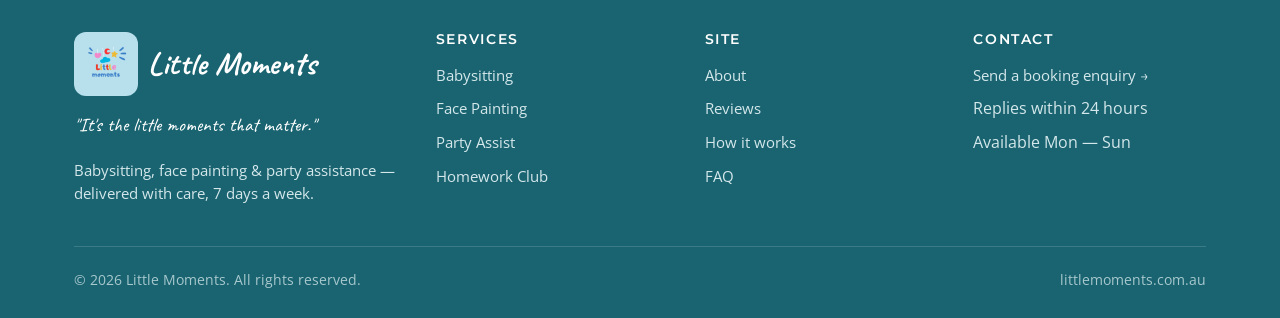
==== commit 9f179eee: "Add mobile nav menu, new gallery photos, and fix face painting bundle price - Add hamburger menu for" ====
--- a/index.html
+++ b/index.html
@@ -32,6 +32,9 @@
     </nav>
     <div class="nav-cta">
       <a href="#book" class="btn btn-primary">Book now</a>
+      <button class="nav-toggle" aria-label="Open menu" aria-expanded="false" aria-controls="nav-links">
+        <span></span><span></span><span></span>
+      </button>
     </div>
   </div>
 </header>
@@ -137,7 +140,7 @@
         <h3>Party Assist</h3>
         <p>Your secret weapon for a stress-free party. I keep the kids happy with games, colouring &amp; face painting so the adults can actually enjoy the day.</p>
         <div class="service-price">$60<small> / hour</small></div>
-        <div class="service-meta">3 games + prizes · Set up &amp; pack away · Face painting bundled at $60 · Up to 15 kids</div>
+        <div class="service-meta">3 games + prizes · Set up &amp; pack away · Face painting bundled at $100 · Up to 15 kids</div>
         <a href="party-assist.html" class="service-link">Tell me more →</a>
         <a href="#book" class="btn btn-primary">Book party assist</a>
       </article>
@@ -405,6 +408,23 @@
           <div class="field">
             <label for="date">Preferred date</label>
             <input id="date" name="date" type="date" />
+          </div>
+        </div>
+
+        <div class="form-row single party-only" id="games-row" style="display:none;">
+          <div class="field">
+            <label>Choose up to 3 games for Party Assist</label>
+            <div class="games-checks">
+              <label class="game-check"><input type="checkbox" name="games" value="Musical Chairs"> <span>Musical Chairs</span></label>
+              <label class="game-check"><input type="checkbox" name="games" value="Chocolate Dress-up"> <span>Chocolate Dress-up</span></label>
+              <label class="game-check"><input type="checkbox" name="games" value="Pin the Tail on the Donkey"> <span>Pin the Tail on the Donkey</span></label>
+              <label class="game-check"><input type="checkbox" name="games" value="Duck Duck Goose"> <span>Duck Duck Goose</span></label>
+              <label class="game-check"><input type="checkbox" name="games" value="Musical Statues"> <span>Musical Statues</span></label>
+              <label class="game-check"><input type="checkbox" name="games" value="Treasure Hunt"> <span>Treasure Hunt</span></label>
+              <label class="game-check"><input type="checkbox" name="games" value="Stuck in the Mud"> <span>Stuck in the Mud</span></label>
+              <label class="game-check"><input type="checkbox" name="games" value="Pass the Parcel (+$40)"> <span>Pass the Parcel <em>(+$40 for wrapped parcel &amp; prizes)</em></span></label>
+            </div>
+            <p class="form-note" id="games-note">Pick up to 3. Pass the Parcel is an optional add-on at +$40 (covers the wrapped parcel and prizes inside each layer).</p>
           </div>
         </div>
 
@@ -519,6 +539,62 @@
 
 <script>
   document.getElementById('year').textContent = new Date().getFullYear();
+
+  // Mobile nav hamburger toggle
+  (function(){
+    var toggle = document.querySelector('.nav-toggle');
+    var menu = document.querySelector('.nav-links');
+    if(!toggle || !menu) return;
+    toggle.addEventListener('click', function(){
+      var open = menu.classList.toggle('open');
+      toggle.classList.toggle('active', open);
+      toggle.setAttribute('aria-expanded', open);
+    });
+    menu.querySelectorAll('a').forEach(function(a){
+      a.addEventListener('click', function(){
+        menu.classList.remove('open');
+        toggle.classList.remove('active');
+        toggle.setAttribute('aria-expanded', 'false');
+      });
+    });
+  })();
+
+  // Show the games selector only when "Party Assist" is chosen
+  (function(){
+    var serviceSelect = document.getElementById('service');
+    var gamesRow = document.getElementById('games-row');
+    var gamesNote = document.getElementById('games-note');
+    if (!serviceSelect || !gamesRow) return;
+
+    function update(){
+      var v = serviceSelect.value || '';
+      var isParty = v.indexOf('Party Assist') === 0;
+      gamesRow.style.display = isParty ? '' : 'none';
+      // uncheck games if hidden
+      if (!isParty) {
+        gamesRow.querySelectorAll('input[type=checkbox]').forEach(function(cb){ cb.checked = false; });
+      }
+    }
+    serviceSelect.addEventListener('change', update);
+    update();
+
+    // Enforce max 3 selected
+    var checks = gamesRow.querySelectorAll('input[type=checkbox][name=games]');
+    checks.forEach(function(cb){
+      cb.addEventListener('change', function(){
+        var selected = Array.from(checks).filter(function(c){return c.checked;});
+        if (selected.length > 3) {
+          cb.checked = false;
+          gamesNote.textContent = 'You can pick a maximum of 3 games. Uncheck one to add another.';
+          gamesNote.style.color = '#B73B3B';
+          setTimeout(function(){
+            gamesNote.textContent = 'Pick up to 3. Pass the Parcel is an optional add-on at +$40 (covers the wrapped parcel and prizes inside each layer).';
+            gamesNote.style.color = '';
+          }, 3500);
+        }
+      });
+    });
+  })();
 </script>
 
 </body>
--- a/styles.css
+++ b/styles.css
@@ -104,8 +104,59 @@
 .nav-cta{display:flex;gap:10px;align-items:center}
 .nav .btn{padding:10px 20px;font-size:.92rem}
 
-@media (max-width:880px){
-  .nav-links{display:none}
+/* ---------- Nav toggle (hamburger for mobile) ---------- */
+.nav-toggle{
+  display:none;
+  background:none;border:0;cursor:pointer;
+  width:44px;height:44px;padding:10px;
+  align-items:center;justify-content:center;
+  gap:5px;flex-direction:column;
+  border-radius:10px;
+}
+.nav-toggle:hover{background:var(--sky-soft)}
+.nav-toggle span{
+  display:block;width:24px;height:2.5px;
+  background:var(--ink);border-radius:2px;
+  transition:transform .25s ease, opacity .2s ease;
+}
+.nav-toggle.active span:nth-child(1){transform:translateY(7.5px) rotate(45deg)}
+.nav-toggle.active span:nth-child(2){opacity:0}
+.nav-toggle.active span:nth-child(3){transform:translateY(-7.5px) rotate(-45deg)}
+
+@media (max-width:880px){
+  .nav-toggle{display:flex}
+  .nav-inner{height:80px}
+  .brand-logo{width:56px;height:56px;border-radius:12px}
+  .brand{font-size:1.6rem;gap:10px}
+  .nav .btn{padding:9px 16px;font-size:.85rem}
+  .nav-links{
+    display:flex;
+    position:absolute;
+    top:80px;left:0;right:0;
+    flex-direction:column;
+    background:#fff;
+    padding:8px 24px 20px;
+    box-shadow:var(--shadow-md);
+    border-bottom:1px solid var(--line);
+    transform:translateY(-8px);
+    opacity:0;
+    pointer-events:none;
+    transition:transform .2s ease, opacity .2s ease;
+    z-index:49;
+    gap:0;
+    margin:0;
+  }
+  .nav-links.open{
+    transform:translateY(0);
+    opacity:1;
+    pointer-events:auto;
+  }
+  .nav-links li{border-bottom:1px solid var(--line)}
+  .nav-links li:last-child{border-bottom:0}
+  .nav-links a{
+    display:block;padding:14px 4px;font-size:1rem;
+    color:var(--ink);
+  }
 }
 
 /* ---------- Hero ---------- */
@@ -405,6 +456,91 @@
   outline:none;border-color:var(--teal);box-shadow:0 0 0 4px var(--teal-soft);
 }
 .form-card .btn{width:100%;justify-content:center;margin-top:8px;padding:15px}
+
+/* Games checkbox grid (Party Assist booking form) */
+.games-checks{
+  display:grid;grid-template-columns:1fr 1fr;gap:8px;
+  margin-top:4px;
+}
+.games-checks .game-check{
+  display:flex;align-items:flex-start;gap:8px;
+  background:var(--cream);border:1.5px solid var(--line);border-radius:10px;
+  padding:10px 12px;cursor:pointer;
+  transition:border-color .15s ease, background .15s ease;
+  font-size:.92rem;line-height:1.35;font-weight:500;
+}
+.games-checks .game-check:hover{border-color:var(--teal);background:var(--teal-soft)}
+.games-checks .game-check input{
+  margin-top:3px;flex-shrink:0;accent-color:var(--teal);
+}
+.games-checks .game-check em{
+  font-style:normal;color:var(--ink-soft);font-size:.82rem;font-weight:400;
+}
+.form-note{
+  font-size:.82rem;color:var(--ink-soft);margin-top:10px;line-height:1.4;
+}
+@media (max-width:600px){
+  .games-checks{grid-template-columns:1fr}
+}
+
+/* ---------- Mobile spacing & typography tune-up ---------- */
+@media (max-width:880px){
+  section{padding:56px 0}
+  .hero{padding:36px 0 32px}
+  .subhero{padding:40px 0 44px}
+  .section-head{margin-bottom:36px}
+  .form-card{padding:22px 20px}
+  .service-card{padding:28px 22px 24px}
+  .service-photo{margin:-28px -22px 18px;height:160px}
+  .detail{padding:48px 0}
+  .cta-banner{padding:48px 0}
+  .booking-grid{gap:28px}
+  footer{padding:44px 0 20px}
+  .foot-grid{gap:24px;margin-bottom:28px}
+  /* Bigger tap target for cards linking through */
+  .service-card .btn,.form-card .btn{padding:14px 24px;font-size:1rem}
+  /* Reduce hero-art overlap so it doesn't crowd on mid-small screens */
+  .hero-art{height:280px;margin-top:12px}
+  .art-card.main{inset:16px 16px 16px 22px}
+  .art-card.float-1{width:150px;padding:14px 14px 12px}
+  .art-card.float-2{width:180px;padding:14px}
+  .art-card.float-3{width:130px;padding:12px 14px}
+  /* Trust bar wraps nicely */
+  .trustbar{padding:16px 0}
+  .trustbar-inner{gap:12px 20px;font-size:.88rem;justify-content:center}
+  /* About */
+  .about{padding:56px 0}
+  .about-photo{max-width:280px}
+}
+
+@media (max-width:500px){
+  .container{padding:0 16px}
+  section{padding:40px 0}
+  .hero{padding:20px 0 18px}
+  .subhero{padding:28px 0 32px}
+  .detail{padding:36px 0}
+  .cta-banner{padding:36px 0}
+  .form-card{padding:18px 14px}
+  .section-head{margin-bottom:28px}
+  .brand span{display:none}  /* Just the logo on very narrow phones */
+  .brand-logo{width:44px;height:44px;border-radius:10px}
+  .nav-inner{height:68px}
+  .nav-links{top:68px}
+  .nav .btn{padding:8px 14px;font-size:.82rem}
+  h1{font-size:clamp(2.2rem,10vw,3rem)}
+  h2{font-size:clamp(1.9rem,7vw,2.6rem)}
+  .hero p.lead,.subhero p.lead{font-size:1rem}
+  .hero-art{height:220px}
+  .art-card.float-1{width:130px;font-size:.75rem;padding:12px}
+  .art-card.float-2{width:150px;font-size:.75rem;padding:12px}
+  .art-card.float-3{width:110px;font-size:.75rem;padding:10px 12px}
+  .form-row{gap:10px;margin-bottom:10px}
+  /* Bigger tap targets for FAQ */
+  details.faq-item summary{padding:16px 18px}
+  /* Booking list */
+  .booking-list li{font-size:.95rem}
+  /* Games gallery: keep 2 columns on tiny screens where possible */
+}
 
 @media (max-width:880px){
   .booking-grid{grid-template-columns:1fr;gap:32px}
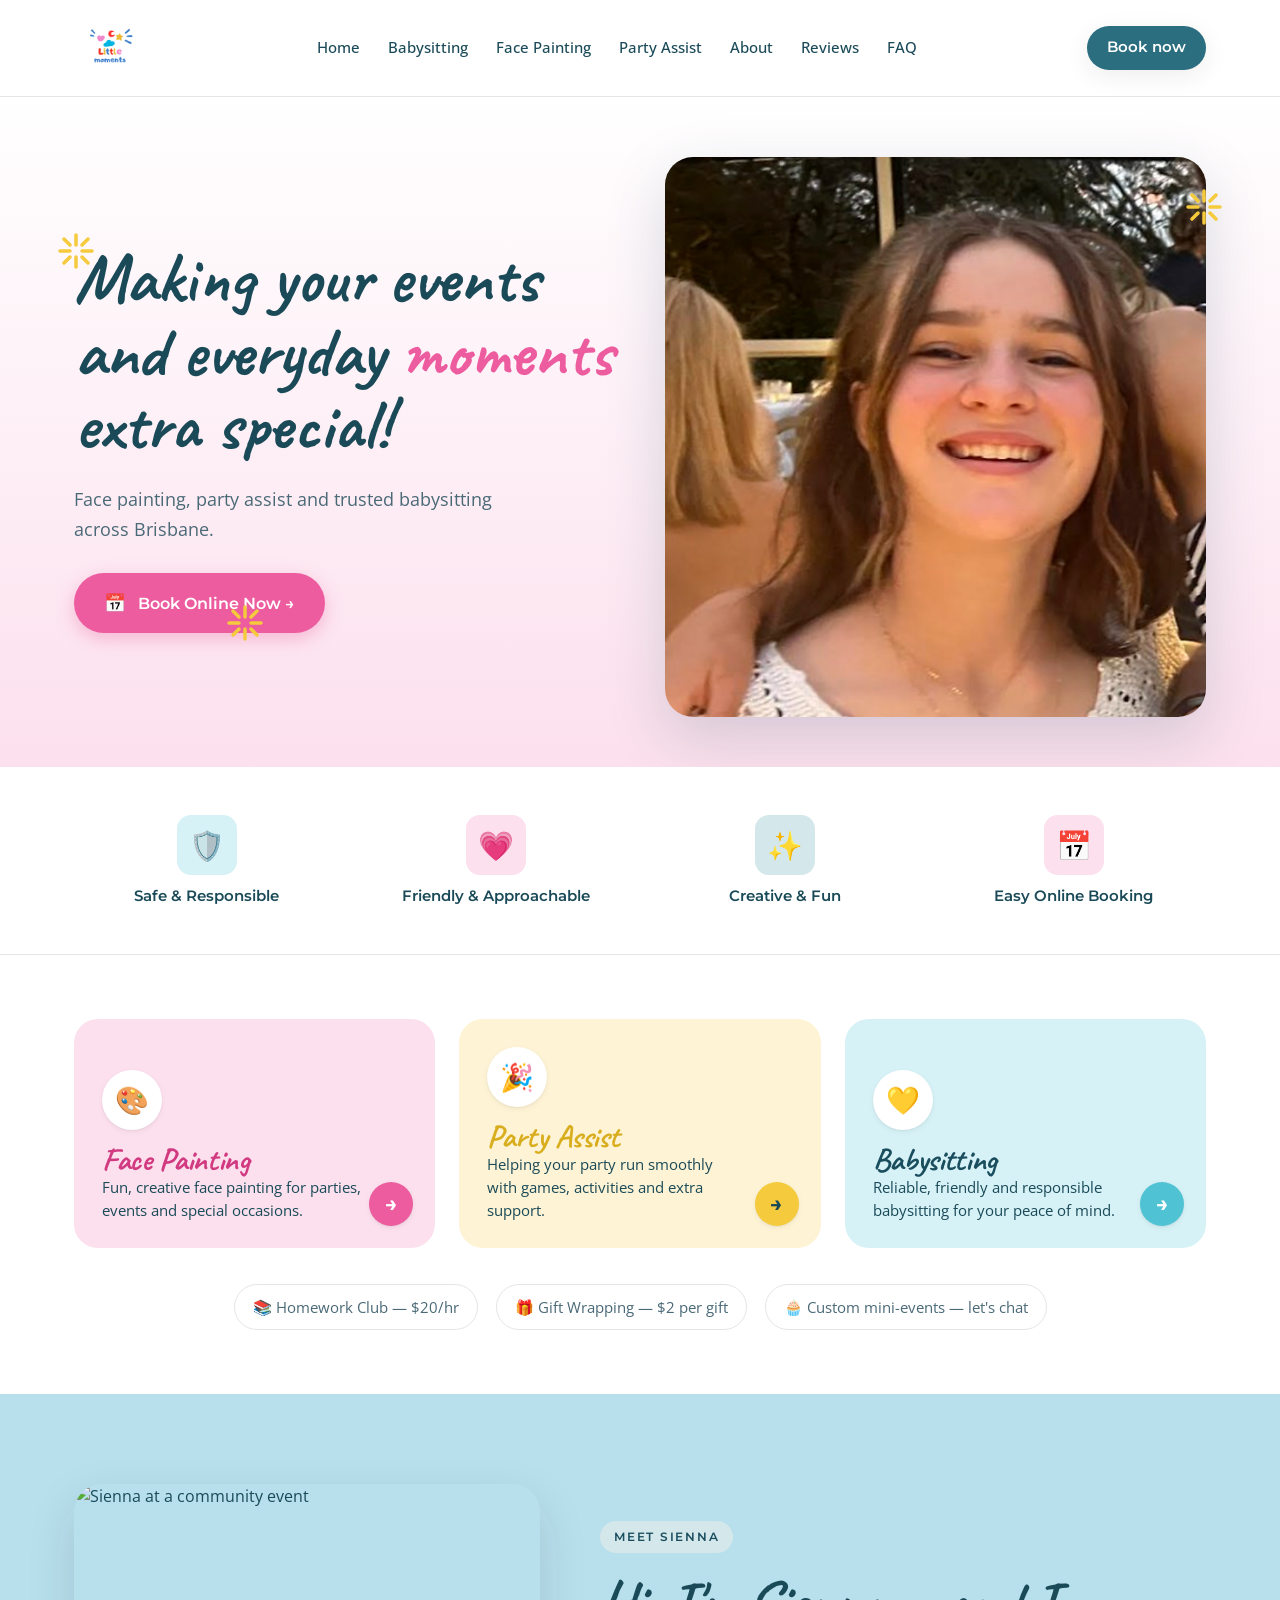
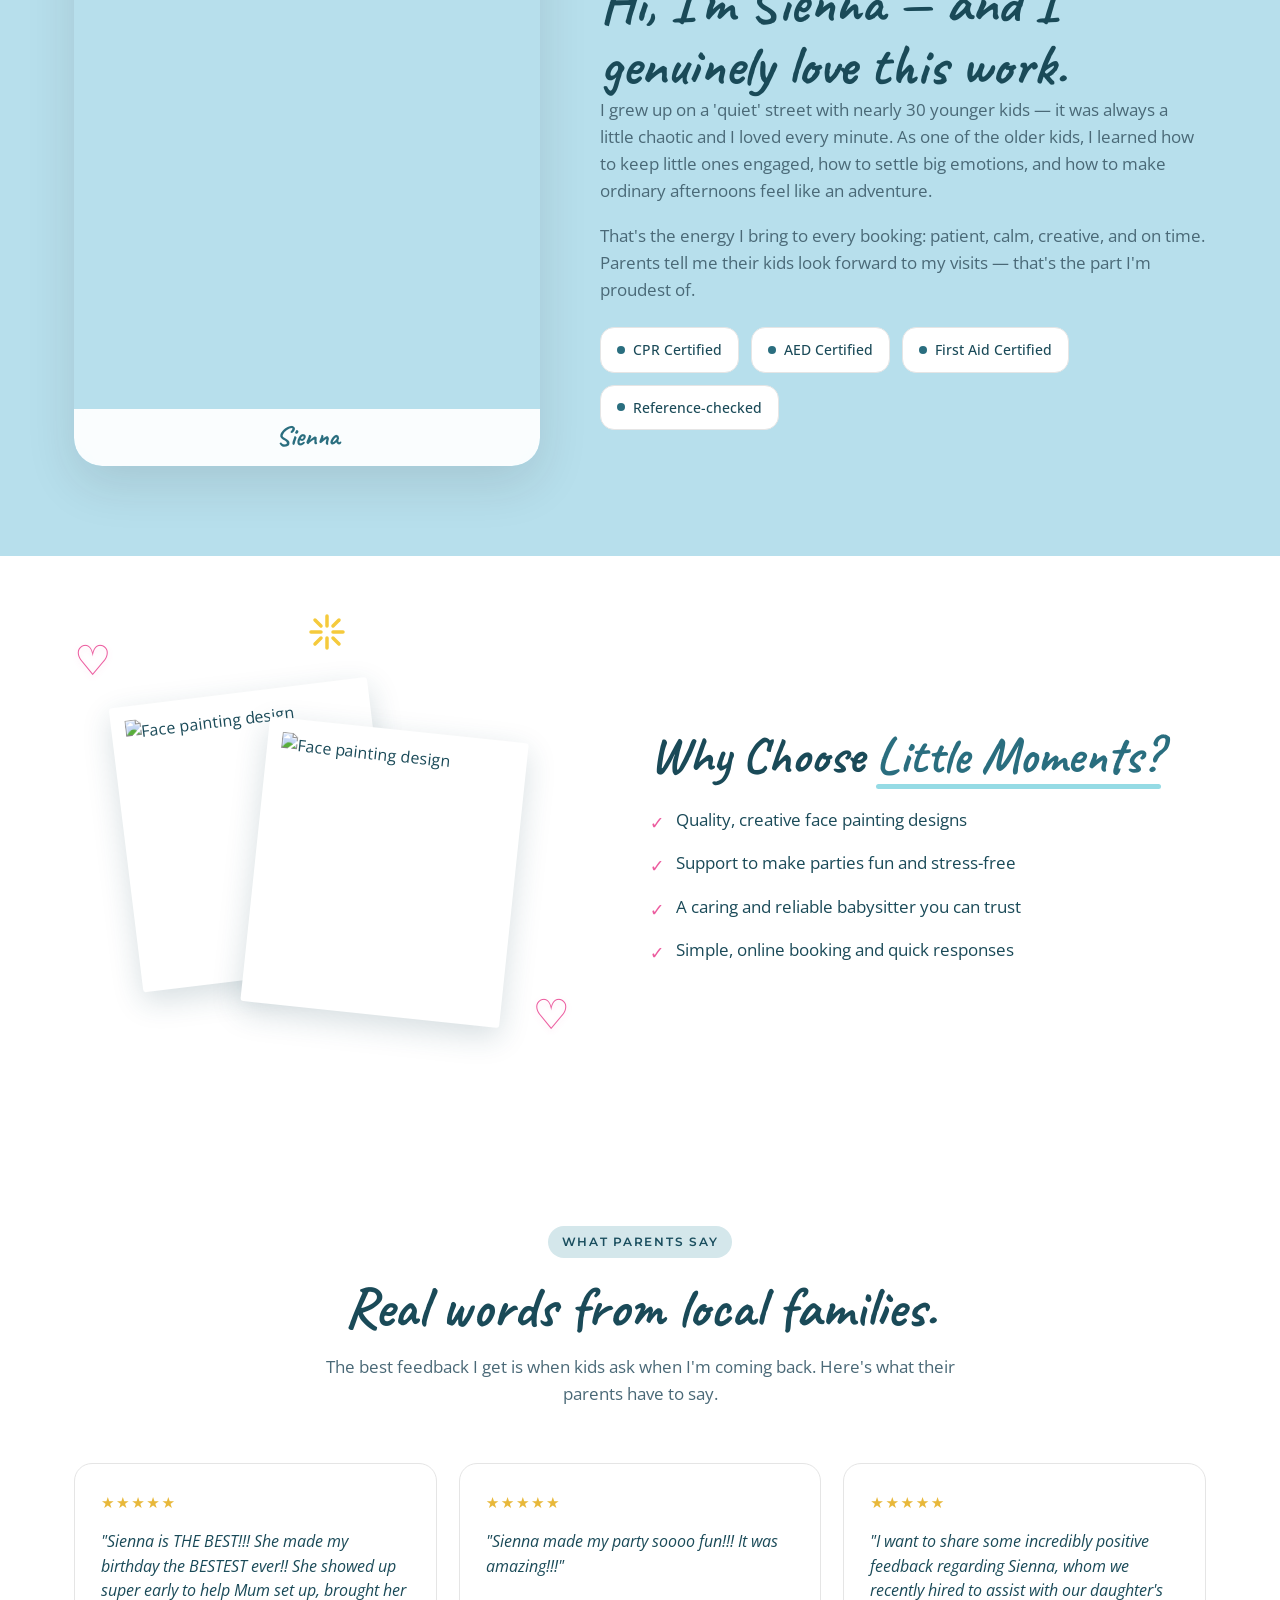
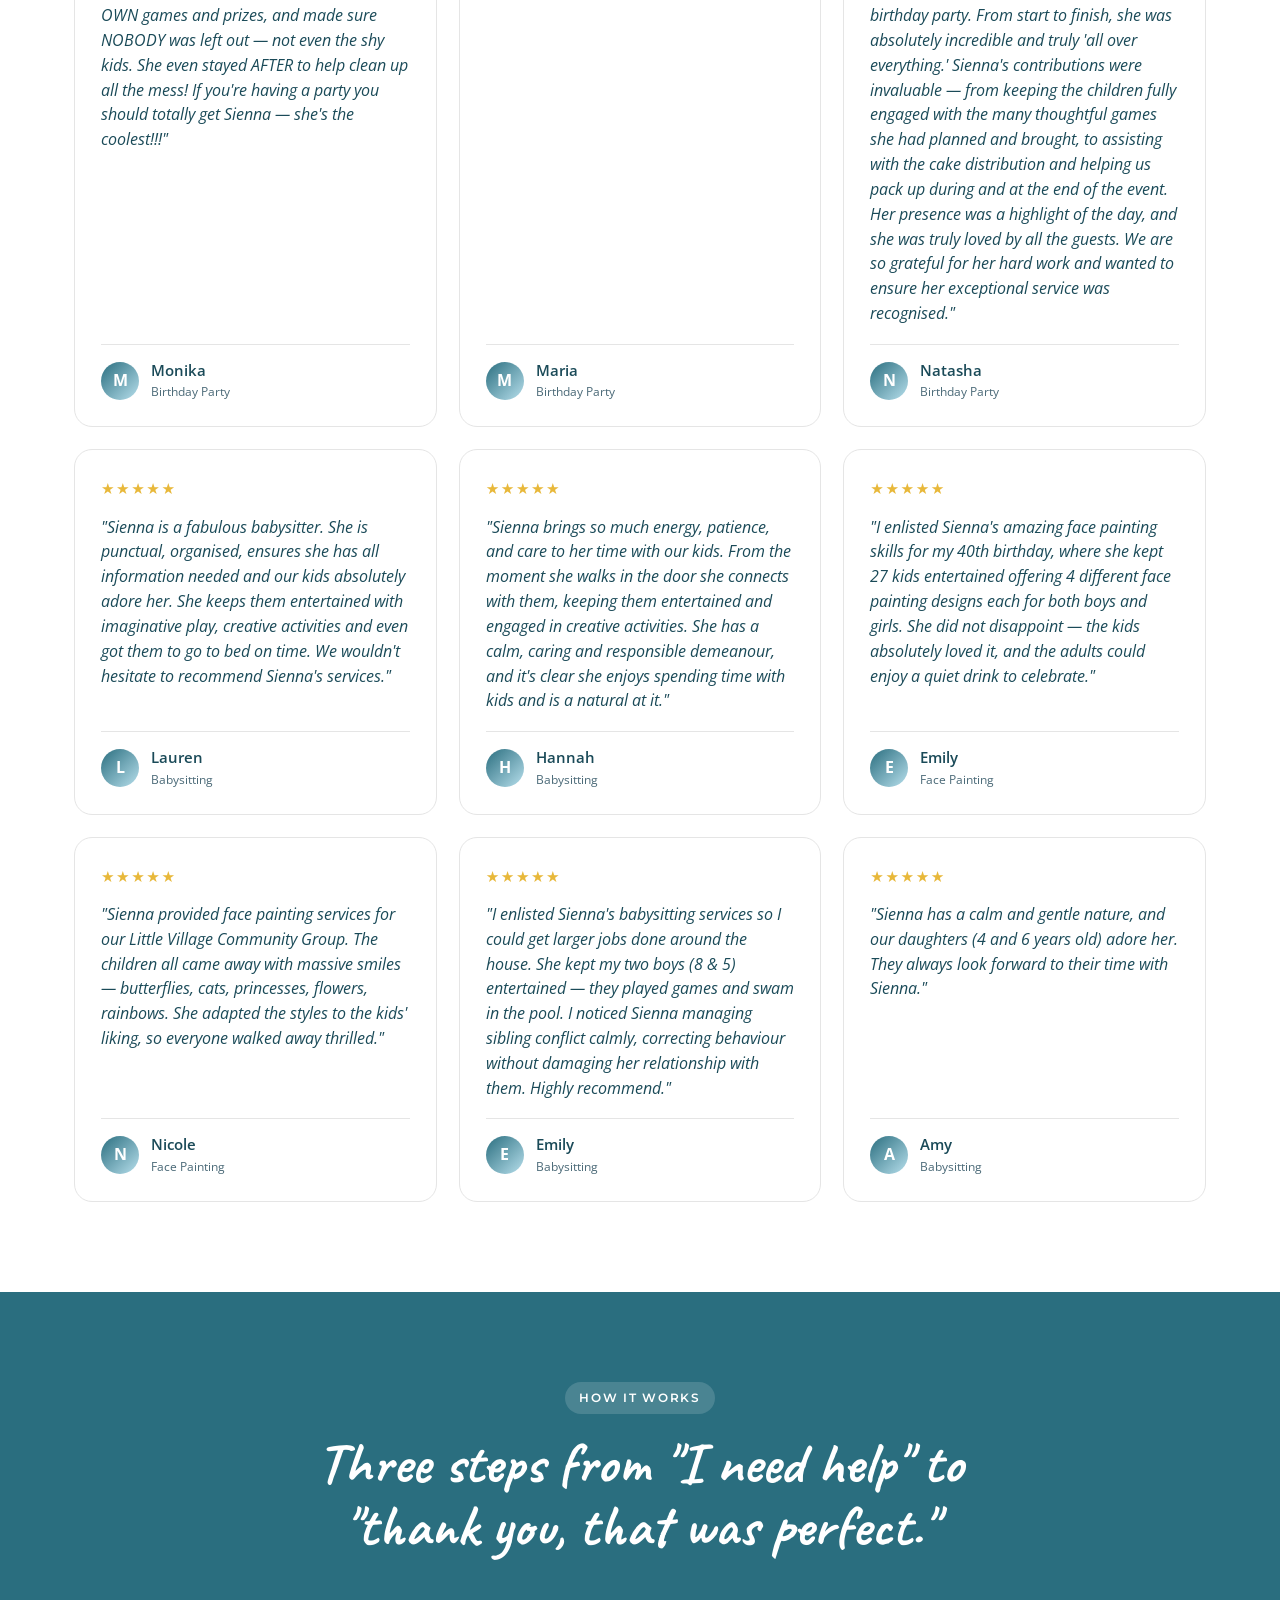
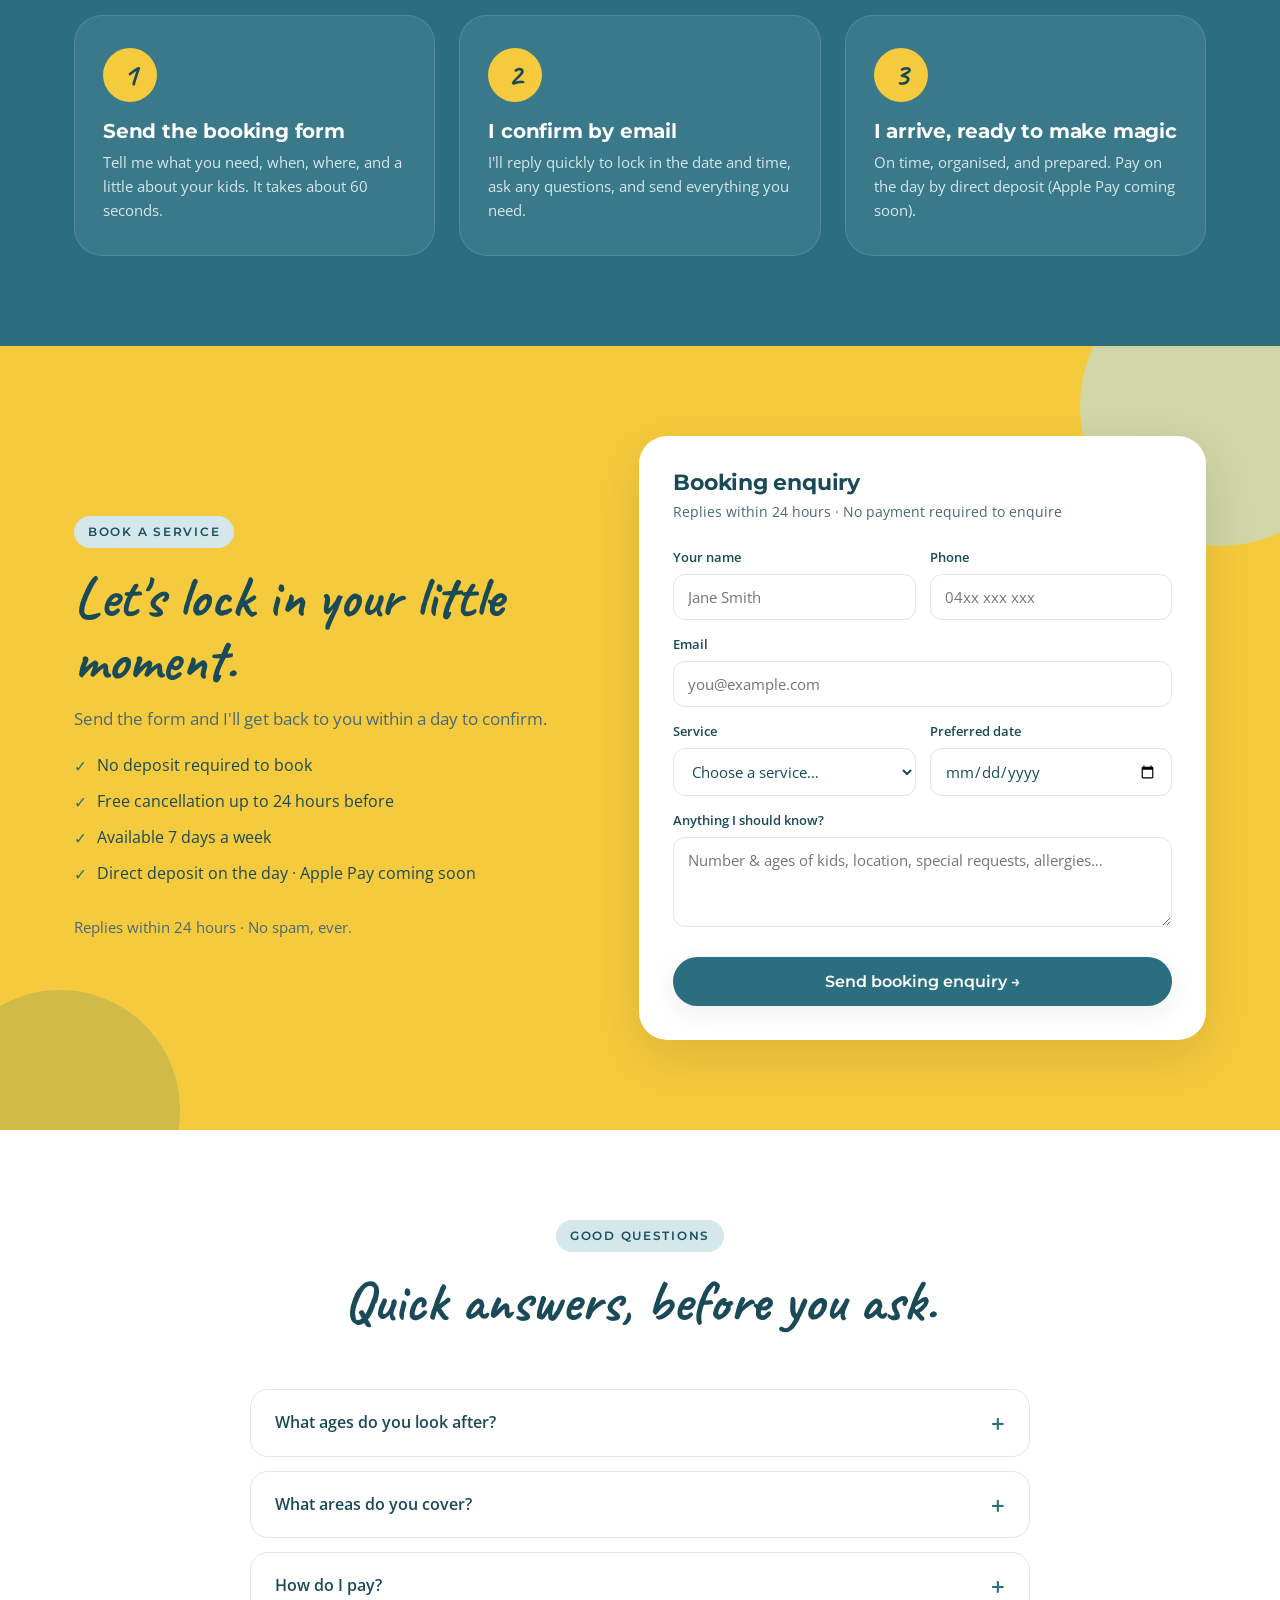
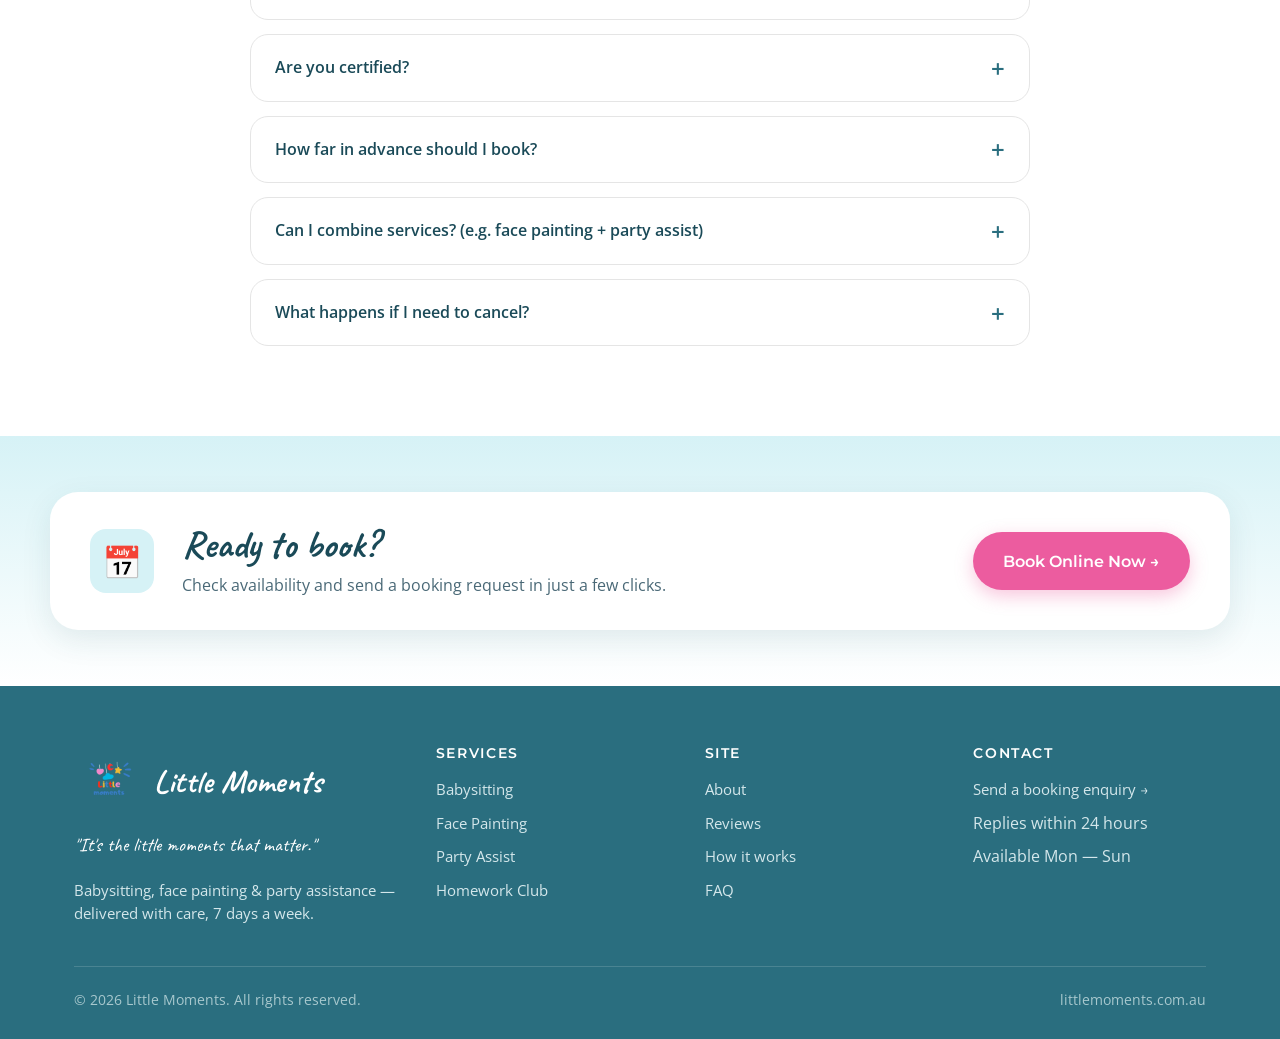
==== commit c71a3b4a: "Major redesign: template-style home, new palette, galleries, video" ====
--- a/index.html
+++ b/index.html
@@ -39,116 +39,87 @@
   </div>
 </header>
 
-<!-- ===== HERO ===== -->
-<section class="hero" id="top">
-  <div class="container hero-grid">
-    <div>
-      <span class="eyebrow">★ Trusted by local families</span>
-      <h1>Care, creativity &amp; <span class="accent">little moments</span> that matter.</h1>
-      <p class="lead">
-        Babysitting, face painting and party assistance — delivered with patience, energy and a calm, caring touch. CPR &amp; First Aid certified, available 7 days a week.
-      </p>
-      <div class="hero-cta">
-        <a href="#book" class="btn btn-primary">Book a service →</a>
-        <a href="#services" class="btn btn-ghost">See services &amp; pricing</a>
-      </div>
-      <div class="hero-trust">
-        <span><span class="stars">★★★★★</span> <strong>5.0</strong> from local parents</span>
-        <span>· <strong>30+</strong> kids cared for</span>
-        <span>· <strong>CPR &amp; First Aid</strong> certified</span>
-      </div>
-    </div>
-
-    <div class="hero-art" aria-hidden="true">
-      <div class="art-card main">
-        <img src="images/face-painting-1.jpg" alt="Face painting at a birthday party" />
-      </div>
-      <div class="art-card float-1">
-        <div class="mini-stars">★★★★★</div>
-        <div class="mini-quote">"Sienna is a fabulous babysitter — punctual, organised &amp; our kids adore her."</div>
-        <div class="mini-author">— Lauren</div>
-      </div>
-      <div class="art-card float-2">
-        <div class="mini-stars">★★★★★</div>
-        <div class="mini-quote">"Kept 27 kids entertained at my 40th — 4 different designs each. Magic."</div>
-        <div class="mini-author">— Emily</div>
-      </div>
-      <div class="art-card float-3">
-        <div class="mini-stars">★★★★★</div>
-        <div class="mini-quote">"Calm, caring, a natural with kids."</div>
-        <div class="mini-author">— Hannah</div>
-      </div>
-    </div>
-  </div>
-</section>
-
-<!-- ===== TRUST BAR ===== -->
-<div class="trustbar">
-  <div class="container trustbar-inner">
-    <span><span class="emoji">⭐</span> 5-star reviews</span>
-    <span><span class="emoji">🩺</span> CPR, AED &amp; First Aid certified</span>
-    <span><span class="emoji">📅</span> Available Mon – Sun</span>
-    <span><span class="emoji">💛</span> Loved by 30+ neighbourhood families</span>
-    <span><span class="emoji">📱</span> Apple Pay coming soon</span>
-  </div>
-</div>
+<!-- ===== HERO (new template-style) ===== -->
+<section class="hero-v2" id="top">
+  <div class="container hero-v2-grid">
+    <div class="hero-v2-text">
+      <span class="sparkle sparkle-yellow sparkle-tl" aria-hidden="true"></span>
+      <h1>Making your events and everyday <span class="accent-pink">moments</span> extra special!</h1>
+      <p class="lead">Face painting, party assist and trusted babysitting across Brisbane.</p>
+      <a href="#book" class="btn btn-pink"><span class="btn-icon">📅</span> Book Online Now →</a>
+      <span class="sparkle sparkle-yellow sparkle-bl" aria-hidden="true"></span>
+    </div>
+    <div class="hero-v2-image">
+      <img src="images/sienna-about.jpg" alt="Sienna with her signature rainbow floral face paint" />
+      <span class="sparkle sparkle-yellow sparkle-right" aria-hidden="true"></span>
+    </div>
+  </div>
+</section>
+
+<!-- ===== VALUES ROW ===== -->
+<section class="values">
+  <div class="container values-grid">
+    <div class="value-item">
+      <div class="value-icon value-icon-teal">🛡️</div>
+      <div class="value-label">Safe &amp; Responsible</div>
+    </div>
+    <div class="value-item">
+      <div class="value-icon value-icon-pink">💗</div>
+      <div class="value-label">Friendly &amp; Approachable</div>
+    </div>
+    <div class="value-item">
+      <div class="value-icon value-icon-dark">✨</div>
+      <div class="value-label">Creative &amp; Fun</div>
+    </div>
+    <div class="value-item">
+      <div class="value-icon value-icon-pink">📅</div>
+      <div class="value-label">Easy Online Booking</div>
+    </div>
+  </div>
+</section>
 
 <!-- ===== SERVICES ===== -->
-<section class="services" id="services">
+<section class="services-v2" id="services">
   <div class="container">
-    <div class="section-head">
-      <span class="eyebrow">What I offer</span>
-      <h2>Three ways to get a little of your time back.</h2>
-      <p>Whether it's an afternoon to yourself, a birthday party that runs smoothly, or a room full of kids who need entertaining — I've got you covered.</p>
-    </div>
-
-    <div class="service-grid">
+    <div class="services-v2-grid">
+      <!-- Face Painting -->
+      <a href="face-painting.html" class="service-v2-card service-v2-pink">
+        <div class="service-v2-inner">
+          <div class="service-v2-icon">🎨</div>
+          <div>
+            <h3>Face Painting</h3>
+            <p>Fun, creative face painting for parties, events and special occasions.</p>
+          </div>
+        </div>
+        <span class="service-v2-arrow" aria-hidden="true">→</span>
+      </a>
+      <!-- Party Assist -->
+      <a href="party-assist.html" class="service-v2-card service-v2-yellow">
+        <div class="service-v2-inner">
+          <div class="service-v2-icon">🎉</div>
+          <div>
+            <h3>Party Assist</h3>
+            <p>Helping your party run smoothly with games, activities and extra support.</p>
+          </div>
+        </div>
+        <span class="service-v2-arrow" aria-hidden="true">→</span>
+      </a>
       <!-- Babysitting -->
-      <article class="service-card has-photo">
-        <div class="service-photo">
-          <img src="images/babysitting.jpg" alt="Babysitting service" />
-        </div>
-        <div class="service-icon">🧸</div>
-        <h3>Babysitting</h3>
-        <p>Safe, loving, attentive care while you take care of you. Imaginative play, creative activities, screen-free fun — and yes, I'll get them to bed on time.</p>
-        <div class="service-price">$20<small> / hour</small></div>
-        <div class="service-meta">Includes Homework Club at the same rate · Bookings finish by 10pm</div>
-        <a href="babysitting.html" class="service-link">Tell me more →</a>
-        <a href="#book" class="btn btn-primary">Book babysitting</a>
-      </article>
-
-      <!-- Face Painting -->
-      <article class="service-card has-photo">
-        <div class="service-photo">
-          <img src="images/face-painting-2.jpg" alt="Recent face painting work" />
-        </div>
-        <div class="service-icon">🎨</div>
-        <h3>Face Painting</h3>
-        <p>Vibrant, professional-grade designs that turn kids into superheroes, princesses, animals and magical creatures. Perfect for parties, events &amp; community days.</p>
-        <div class="service-price">$120<small> · up to 15 kids</small></div>
-        <div class="service-meta">+$20 travel fee over 15 min · Larger groups quoted on application</div>
-        <a href="face-painting.html" class="service-link">Tell me more →</a>
-        <a href="#book" class="btn btn-primary">Book face painting</a>
-      </article>
-
-      <!-- Party Assist -->
-      <article class="service-card has-photo">
-        <div class="service-photo">
-          <img src="images/party-assist.jpg" alt="Party assist service" />
-        </div>
-        <div class="service-icon">🎉</div>
-        <h3>Party Assist</h3>
-        <p>Your secret weapon for a stress-free party. I keep the kids happy with games, colouring &amp; face painting so the adults can actually enjoy the day.</p>
-        <div class="service-price">$60<small> / hour</small></div>
-        <div class="service-meta">3 games + prizes · Set up &amp; pack away · Face painting bundled at $100 · Up to 15 kids</div>
-        <a href="party-assist.html" class="service-link">Tell me more →</a>
-        <a href="#book" class="btn btn-primary">Book party assist</a>
-      </article>
+      <a href="babysitting.html" class="service-v2-card service-v2-teal">
+        <div class="service-v2-inner">
+          <div class="service-v2-icon">💛</div>
+          <div>
+            <h3>Babysitting</h3>
+            <p>Reliable, friendly and responsible babysitting for your peace of mind.</p>
+          </div>
+        </div>
+        <span class="service-v2-arrow" aria-hidden="true">→</span>
+      </a>
     </div>
 
     <div class="service-extras">
       <span class="pill">📚 Homework Club — $20/hr</span>
-      <span class="pill">🎁 Gift Wrapping — ask for a quote</span>
+      <span class="pill">🎁 Gift Wrapping — $2 per gift</span>
       <span class="pill">🧁 Custom mini-events — let's chat</span>
     </div>
   </div>
@@ -158,7 +129,7 @@
 <section class="about" id="about">
   <div class="container about-grid">
     <div class="about-photo">
-      <img src="images/sienna-about.jpg" alt="Sienna" />
+      <img src="images/face-painting-24.jpg" alt="Sienna at a community event" />
     </div>
     <div>
       <span class="eyebrow">Meet Sienna</span>
@@ -175,28 +146,24 @@
   </div>
 </section>
 
-<!-- ===== RECENT WORK ===== -->
-<section class="recent" id="recent">
-  <div class="container">
-    <div class="section-head">
-      <span class="eyebrow">Recent work</span>
-      <h2>A few moments from recent jobs.</h2>
-      <p>Real kids, real smiles, real face paint that lasted the whole party.</p>
-    </div>
-
-    <div class="recent-grid">
-      <div class="recent-card">
-        <img src="images/face-painting-1.jpg" alt="Face painting at a community event" />
-        <div class="caption">Community group event</div>
-      </div>
-      <div class="recent-card">
-        <img src="images/sienna-about.jpg" alt="Sienna in action" />
-        <div class="caption">Behind the scenes</div>
-      </div>
-      <div class="recent-card">
-        <img src="images/face-painting-2.jpg" alt="Birthday party face painting" />
-        <div class="caption">Birthday party</div>
-      </div>
+<!-- ===== WHY CHOOSE LITTLE MOMENTS ===== -->
+<section class="why-choose" id="why">
+  <div class="container why-choose-grid">
+    <div class="polaroid-stack" aria-hidden="true">
+      <div class="polaroid polaroid-1"><img src="images/portfolio-11.jpg" alt="Face painting design" loading="lazy" /></div>
+      <div class="polaroid polaroid-2"><img src="images/portfolio-6.jpg" alt="Face painting design" loading="lazy" /></div>
+      <span class="heart heart-tl" aria-hidden="true">♡</span>
+      <span class="heart heart-br" aria-hidden="true">♡</span>
+      <span class="sparkle sparkle-yellow sparkle-top" aria-hidden="true"></span>
+    </div>
+    <div class="why-choose-text">
+      <h2>Why Choose <span class="accent-teal">Little Moments?</span></h2>
+      <ul class="check-list">
+        <li>Quality, creative face painting designs</li>
+        <li>Support to make parties fun and stress-free</li>
+        <li>A caring and reliable babysitter you can trust</li>
+        <li>Simple, online booking and quick responses</li>
+      </ul>
     </div>
   </div>
 </section>
@@ -482,12 +449,15 @@
   </div>
 </section>
 
-<!-- ===== FINAL CTA ===== -->
-<section style="background:var(--teal);color:#fff;padding:70px 0">
-  <div class="container center">
-    <h2 style="color:#fff;margin-bottom:14px;font-size:clamp(2.5rem,5vw,4rem)">Ready to book your little moment?</h2>
-    <p style="color:#D4E7EB;font-size:1.08rem;margin-bottom:30px">It takes 60 seconds. I'll reply within a day.</p>
-    <a href="#book" class="btn btn-yellow">Book now →</a>
+<!-- ===== FINAL CTA (template-style) ===== -->
+<section class="ready-cta">
+  <div class="container ready-cta-inner">
+    <div class="ready-cta-icon" aria-hidden="true">📅</div>
+    <div class="ready-cta-text">
+      <h2>Ready to book?</h2>
+      <p>Check availability and send a booking request in just a few clicks.</p>
+    </div>
+    <a href="#book" class="btn btn-pink ready-cta-btn">Book Online Now →</a>
   </div>
 </section>
 
--- a/styles.css
+++ b/styles.css
@@ -1,22 +1,28 @@
-/* ---------- Design tokens (matched to current site) ---------- */
+/* ---------- Design tokens (matched to Little Moments branding) ---------- */
 :root{
-  --teal:         #196470;   /* primary brand — deep teal from existing site */
-  --teal-dark:    #114A54;
+  --teal:         #2A6E7F;   /* primary brand — matched to logo body teal */
+  --teal-dark:    #1A4E5E;
   --teal-soft:    #D4E7EB;
-  --yellow:       #ECCD7B;   /* mustard accent from existing site */
-  --yellow-soft:  #FAF1DA;
-  --sky:          #B7DFEC;   /* light sky blue from logo banner */
+  --pink:         #EC5C9F;   /* bright pink — face painting accent */
+  --pink-dark:    #D13A80;
+  --pink-soft:    #FCE0ED;
+  --yellow:       #F5CA3C;   /* sunny yellow — party assist accent */
+  --yellow-dark:  #D9AE1E;
+  --yellow-soft:  #FEF3D4;
+  --turquoise:    #4FC3D4;   /* bright turquoise — babysitting accent */
+  --turquoise-dark:#35A8B9;
+  --turquoise-soft:#D6F2F6;
+  --sky:          #B7DFEC;
   --sky-soft:     #E4F2F8;
-  --pink:         #EC6FA1;   /* logo pink accent */
-  --cream:        #FFFFFF;   /* page background — kept white like current site */
-  --cream-deep:   #F7F4EC;
-  --coral:        #196470;   /* alias for backwards-compat in CSS below */
-  --coral-dark:   #114A54;
+  --cream:        #FFFFFF;
+  --cream-deep:   #FDF9F0;
+  --coral:        #2A6E7F;   /* alias for backwards-compat */
+  --coral-dark:   #1A4E5E;
   --coral-soft:   #D4E7EB;
-  --gold:         #ECCD7B;
-  --sage:         #B7DFEC;
-  --ink:          #1A1A1A;   /* primary text — near-black like current site */
-  --ink-soft:     #4A4A4A;
+  --gold:         #F5CA3C;
+  --sage:         #4FC3D4;
+  --ink:          #1A4A58;   /* primary text — matched to logo dark teal */
+  --ink-soft:     #4A6977;
   --line:         #E5E5E5;
   --white:        #FFFFFF;
   --shadow-sm:    0 1px 2px rgba(42,37,34,.06), 0 2px 6px rgba(42,37,34,.05);
@@ -90,14 +96,18 @@
   display:flex;align-items:center;gap:14px;
   font-family:'Caveat',cursive;font-weight:700;font-size:2rem;color:var(--ink);line-height:1;
 }
+/* The new logo already includes "Little Moments" text — hide the duplicate span */
+.brand > span{display:none}
 .brand-logo{
-  width:72px;height:72px;border-radius:14px;
-  object-fit:cover;
-  background:var(--sky);
+  height:72px;width:auto;max-width:none;
+  border-radius:0;
+  object-fit:contain;
+  background:transparent;
   display:block;
 }
 .nav-inner{height:96px}
-.foot-brand .brand-logo{width:64px;height:64px;border-radius:12px}
+.foot-brand{align-items:center}
+.foot-brand .brand-logo{height:70px;width:auto;border-radius:0;background:transparent}
 .nav-links{display:flex;gap:28px;list-style:none}
 .nav-links a{color:var(--ink);font-weight:500;font-size:.95rem}
 .nav-links a:hover{color:var(--coral-dark);text-decoration:none}
@@ -126,7 +136,7 @@
 @media (max-width:880px){
   .nav-toggle{display:flex}
   .nav-inner{height:80px}
-  .brand-logo{width:56px;height:56px;border-radius:12px}
+  .brand-logo{height:56px;width:auto;border-radius:0}
   .brand{font-size:1.6rem;gap:10px}
   .nav .btn{padding:9px 16px;font-size:.85rem}
   .nav-links{
@@ -263,20 +273,28 @@
   border-bottom:5px solid transparent;
 }
 .service-photo img{width:100%;height:100%;object-fit:cover;display:block}
-.service-card.has-photo::before{display:none}
 .service-card.has-photo .service-icon{display:none}
 .service-card::before{
-  content:"";position:absolute;top:0;left:0;right:0;height:5px;
-  background:linear-gradient(90deg,var(--teal),var(--yellow));
-}
+  content:"";position:absolute;top:0;left:0;right:0;height:6px;
+  background:var(--turquoise);
+  z-index:2;
+}
+/* Color-coded service cards — matches business card branding */
+.service-card:nth-child(1)::before{background:var(--turquoise)}    /* Babysitting */
+.service-card:nth-child(2)::before{background:var(--pink)}          /* Face Painting */
+.service-card:nth-child(3)::before{background:var(--yellow)}        /* Party Assist */
 .service-card:hover{transform:translateY(-6px);box-shadow:var(--shadow-lg)}
 .service-icon{
   width:64px;height:64px;border-radius:18px;
-  background:var(--sky);display:grid;place-items:center;
+  background:var(--turquoise-soft);display:grid;place-items:center;
   font-size:2rem;margin-bottom:20px;
 }
-.service-card:nth-child(2) .service-icon{background:var(--yellow-soft)}
-.service-card:nth-child(3) .service-icon{background:var(--teal-soft)}
+.service-card:nth-child(2) .service-icon{background:var(--pink-soft)}
+.service-card:nth-child(3) .service-icon{background:var(--yellow-soft)}
+/* Color-coded prices per service */
+.service-card:nth-child(1) .service-price{color:var(--turquoise-dark)}
+.service-card:nth-child(2) .service-price{color:var(--pink-dark)}
+.service-card:nth-child(3) .service-price{color:var(--yellow-dark)}
 .service-card h3{margin-bottom:10px}
 .service-card p{color:var(--ink-soft);font-size:.97rem;margin-bottom:18px;flex:1}
 .service-price{
@@ -522,8 +540,7 @@
   .cta-banner{padding:36px 0}
   .form-card{padding:18px 14px}
   .section-head{margin-bottom:28px}
-  .brand span{display:none}  /* Just the logo on very narrow phones */
-  .brand-logo{width:44px;height:44px;border-radius:10px}
+  .brand-logo{height:44px;width:auto;border-radius:0}
   .nav-inner{height:68px}
   .nav-links{top:68px}
   .nav .btn{padding:8px 14px;font-size:.82rem}
@@ -689,6 +706,257 @@
 .cta-banner h2{color:#fff;margin-bottom:14px;font-size:clamp(2.2rem,4.5vw,3.4rem)}
 .cta-banner p{color:#D4E7EB;font-size:1.05rem;margin-bottom:26px}
 
+/* ==========================================================
+   Template-style (v2) sections — matched to brand card design
+   ========================================================== */
+
+/* ---------- Pink button variant ---------- */
+.btn-pink{
+  background:var(--pink);color:#fff;box-shadow:0 6px 18px rgba(236,92,159,.35);
+  padding:16px 30px;font-size:1.02rem;border-radius:999px;
+}
+.btn-pink:hover{background:var(--pink-dark);transform:translateY(-2px);text-decoration:none;box-shadow:0 10px 24px rgba(209,58,128,.4)}
+.btn-pink .btn-icon{font-size:1.1rem;margin-right:4px}
+
+/* ---------- Hero v2 (template style) ---------- */
+.hero-v2{
+  padding:60px 0 50px;
+  background:linear-gradient(180deg,#fff 0%,var(--pink-soft) 100%);
+  position:relative;overflow:hidden;
+}
+.hero-v2-grid{
+  display:grid;grid-template-columns:1fr 1fr;gap:50px;align-items:center;
+}
+.hero-v2-text{position:relative;z-index:2}
+.hero-v2-text h1{
+  font-size:clamp(2.6rem,5.5vw,4.6rem);
+  line-height:1.05;color:var(--ink);
+  margin-bottom:22px;max-width:580px;
+}
+.hero-v2-text h1 .accent-pink{color:var(--pink);font-weight:700}
+.hero-v2-text p.lead{
+  font-size:1.15rem;color:var(--ink-soft);
+  margin-bottom:30px;max-width:460px;
+}
+.hero-v2-image{
+  position:relative;border-radius:var(--radius-lg);
+  overflow:visible;
+}
+.hero-v2-image img{
+  width:100%;max-height:560px;object-fit:cover;object-position:center 25%;
+  border-radius:var(--radius-lg);
+  box-shadow:0 20px 60px rgba(25,74,88,.18);
+  display:block;
+}
+/* Sparkle decorations */
+.sparkle{
+  position:absolute;display:inline-block;
+  width:40px;height:40px;pointer-events:none;
+  background-repeat:no-repeat;background-position:center;background-size:contain;
+}
+.sparkle-yellow{
+  background-image:url("data:image/svg+xml;utf8,<svg xmlns='http://www.w3.org/2000/svg' viewBox='0 0 40 40'><g stroke='%23F5CA3C' stroke-width='3.5' stroke-linecap='round'><line x1='20' y1='4' x2='20' y2='14'/><line x1='20' y1='26' x2='20' y2='36'/><line x1='4' y1='20' x2='14' y2='20'/><line x1='26' y1='20' x2='36' y2='20'/><line x1='8' y1='8' x2='14' y2='14'/><line x1='26' y1='26' x2='32' y2='32'/><line x1='32' y1='8' x2='26' y2='14'/><line x1='14' y1='26' x2='8' y2='32'/></g></svg>");
+}
+.sparkle-tl{top:-10px;left:-18px}
+.sparkle-bl{bottom:-10px;left:28%}
+.sparkle-right{top:30px;right:-18px}
+.sparkle-top{top:-24px;left:50%;transform:translateX(-50%)}
+
+@media (max-width:880px){
+  .hero-v2-grid{grid-template-columns:1fr;gap:32px}
+  .hero-v2-image img{max-height:420px}
+  .hero-v2{padding:36px 0 40px}
+}
+
+/* ---------- Values row ---------- */
+.values{
+  background:#fff;padding:48px 0;
+  border-bottom:1px solid var(--line);
+}
+.values-grid{
+  display:grid;grid-template-columns:repeat(4,1fr);gap:24px;
+  align-items:start;
+}
+.value-item{
+  display:flex;flex-direction:column;align-items:center;gap:12px;
+  text-align:center;
+}
+.value-icon{
+  width:60px;height:60px;border-radius:14px;
+  display:grid;place-items:center;font-size:1.8rem;line-height:1;
+  background:var(--cream-deep);
+}
+.value-icon-teal{background:var(--turquoise-soft);color:var(--teal-dark)}
+.value-icon-pink{background:var(--pink-soft);color:var(--pink-dark)}
+.value-icon-dark{background:var(--teal-soft);color:var(--teal-dark)}
+.value-label{
+  font-family:'Montserrat',sans-serif;font-weight:600;font-size:.92rem;
+  color:var(--ink);line-height:1.3;
+}
+@media (max-width:880px){
+  .values-grid{grid-template-columns:repeat(2,1fr);gap:28px}
+  .values{padding:36px 0}
+}
+
+/* ---------- Services v2 (colored cards) ---------- */
+.services-v2{padding:64px 0;background:#fff}
+.services-v2-grid{
+  display:grid;grid-template-columns:repeat(3,1fr);gap:24px;
+}
+.service-v2-card{
+  display:flex;align-items:flex-end;justify-content:space-between;
+  padding:28px 28px 26px;border-radius:24px;
+  color:var(--ink);text-decoration:none;
+  min-height:220px;
+  position:relative;overflow:hidden;
+  transition:transform .25s ease, box-shadow .25s ease;
+}
+.service-v2-card:hover{
+  transform:translateY(-6px);
+  box-shadow:0 18px 40px rgba(25,74,88,.12);
+  text-decoration:none;
+}
+.service-v2-inner{display:flex;flex-direction:column;gap:14px;max-width:85%}
+.service-v2-icon{
+  width:60px;height:60px;border-radius:50%;
+  background:#fff;display:grid;place-items:center;font-size:1.7rem;
+  box-shadow:var(--shadow-sm);
+}
+.service-v2-card h3{
+  font-family:'Caveat',cursive;font-size:2rem;font-weight:700;line-height:1;
+  margin:0;letter-spacing:-.01em;
+}
+.service-v2-card p{
+  color:var(--ink);font-size:.95rem;line-height:1.5;margin:0;
+}
+.service-v2-arrow{
+  position:absolute;right:22px;bottom:22px;
+  width:44px;height:44px;border-radius:50%;
+  background:#fff;color:var(--ink);display:grid;place-items:center;
+  font-size:1.3rem;font-weight:700;
+  box-shadow:var(--shadow-sm);
+  transition:transform .2s ease, background .2s ease;
+}
+.service-v2-card:hover .service-v2-arrow{transform:translateX(4px) scale(1.05)}
+.service-v2-pink{background:var(--pink-soft)}
+.service-v2-pink h3{color:var(--pink-dark)}
+.service-v2-pink .service-v2-arrow{background:var(--pink);color:#fff}
+.service-v2-yellow{background:var(--yellow-soft)}
+.service-v2-yellow h3{color:var(--yellow-dark)}
+.service-v2-yellow .service-v2-arrow{background:var(--yellow);color:var(--ink)}
+.service-v2-teal{background:var(--turquoise-soft)}
+.service-v2-teal h3{color:var(--teal-dark)}
+.service-v2-teal .service-v2-arrow{background:var(--turquoise);color:#fff}
+@media (max-width:880px){
+  .services-v2-grid{grid-template-columns:1fr;gap:16px}
+}
+
+/* ---------- Why Choose Little Moments (polaroid + checklist) ---------- */
+.why-choose{
+  background:#fff;padding:80px 0;
+  position:relative;
+}
+.why-choose-grid{
+  display:grid;grid-template-columns:1fr 1.1fr;gap:70px;align-items:center;
+}
+.polaroid-stack{
+  position:relative;height:420px;
+  display:flex;align-items:center;justify-content:center;
+}
+.polaroid{
+  position:absolute;width:260px;background:#fff;padding:14px 14px 40px;
+  box-shadow:0 10px 30px rgba(25,74,88,.18);
+  border-radius:3px;
+}
+.polaroid img{
+  width:100%;aspect-ratio:1/1;object-fit:cover;display:block;
+  border-radius:1px;
+}
+.polaroid-1{transform:rotate(-7deg) translate(-70px,-20px);z-index:1}
+.polaroid-2{transform:rotate(6deg) translate(60px,20px);z-index:2}
+.polaroid::after{
+  content:"";position:absolute;bottom:14px;left:50%;transform:translateX(-50%);
+  width:40%;height:18px;background:#fff;
+}
+.heart{
+  position:absolute;font-size:2.6rem;color:var(--pink);
+  font-weight:400;pointer-events:none;z-index:3;
+  text-shadow:0 2px 6px rgba(236,92,159,.2);
+}
+.heart-tl{top:-10px;left:0}
+.heart-br{bottom:10px;right:10px}
+.why-choose h2{
+  font-size:clamp(2.2rem,4vw,3.4rem);line-height:1.1;margin-bottom:24px;
+}
+.why-choose h2 .accent-teal{color:var(--teal);position:relative;display:inline-block}
+.why-choose h2 .accent-teal::after{
+  content:"";position:absolute;left:0;right:0;bottom:-6px;height:5px;
+  background:var(--turquoise);border-radius:4px;opacity:.6;
+}
+.check-list{
+  list-style:none;display:flex;flex-direction:column;gap:14px;margin-top:10px;
+}
+.check-list li{
+  display:flex;gap:12px;align-items:flex-start;
+  font-size:1.05rem;color:var(--ink);
+}
+.check-list li::before{
+  content:"✓";color:var(--pink);font-weight:700;flex-shrink:0;
+  font-size:1.1rem;margin-top:1px;
+}
+@media (max-width:880px){
+  .why-choose-grid{grid-template-columns:1fr;gap:60px}
+  .why-choose{padding:56px 0}
+  .polaroid-stack{height:340px}
+  .polaroid{width:200px}
+}
+
+/* ---------- Ready CTA (template pink banner) ---------- */
+.ready-cta{
+  background:linear-gradient(180deg,var(--turquoise-soft) 0%,#fff 100%);
+  padding:56px 0;
+}
+.ready-cta-inner{
+  display:flex;align-items:center;justify-content:space-between;gap:28px;
+  background:#fff;border-radius:var(--radius-lg);
+  padding:32px 40px;box-shadow:0 10px 30px rgba(25,74,88,.1);
+  flex-wrap:wrap;
+}
+.ready-cta-icon{
+  width:64px;height:64px;border-radius:16px;
+  background:var(--turquoise-soft);color:var(--teal-dark);
+  display:grid;place-items:center;font-size:2rem;flex-shrink:0;
+}
+.ready-cta-text{flex:1;min-width:260px}
+.ready-cta-text h2{
+  font-size:clamp(1.8rem,3vw,2.6rem);margin:0 0 6px;
+}
+.ready-cta-text p{
+  color:var(--ink-soft);font-size:1rem;margin:0;
+}
+.ready-cta-btn{flex-shrink:0}
+@media (max-width:700px){
+  .ready-cta-inner{flex-direction:column;align-items:flex-start;padding:28px}
+  .ready-cta-btn{align-self:center}
+}
+
+/* ---------- Video wrapper ---------- */
+.video-wrap{
+  max-width:860px;margin:36px auto 0;
+  text-align:center;
+}
+.video-wrap video{
+  width:100%;height:auto;display:block;
+  border-radius:var(--radius-lg);
+  box-shadow:var(--shadow-lg);
+  background:var(--ink);
+}
+.video-caption{
+  font-family:'Caveat',cursive;
+  font-size:1.4rem;color:var(--teal-dark);
+  margin-top:14px;font-weight:600;
+}
+
 /* ---------- Photo gallery (face painting page) ---------- */
 .gallery{background:var(--cream-deep)}
 .gallery-grid{
